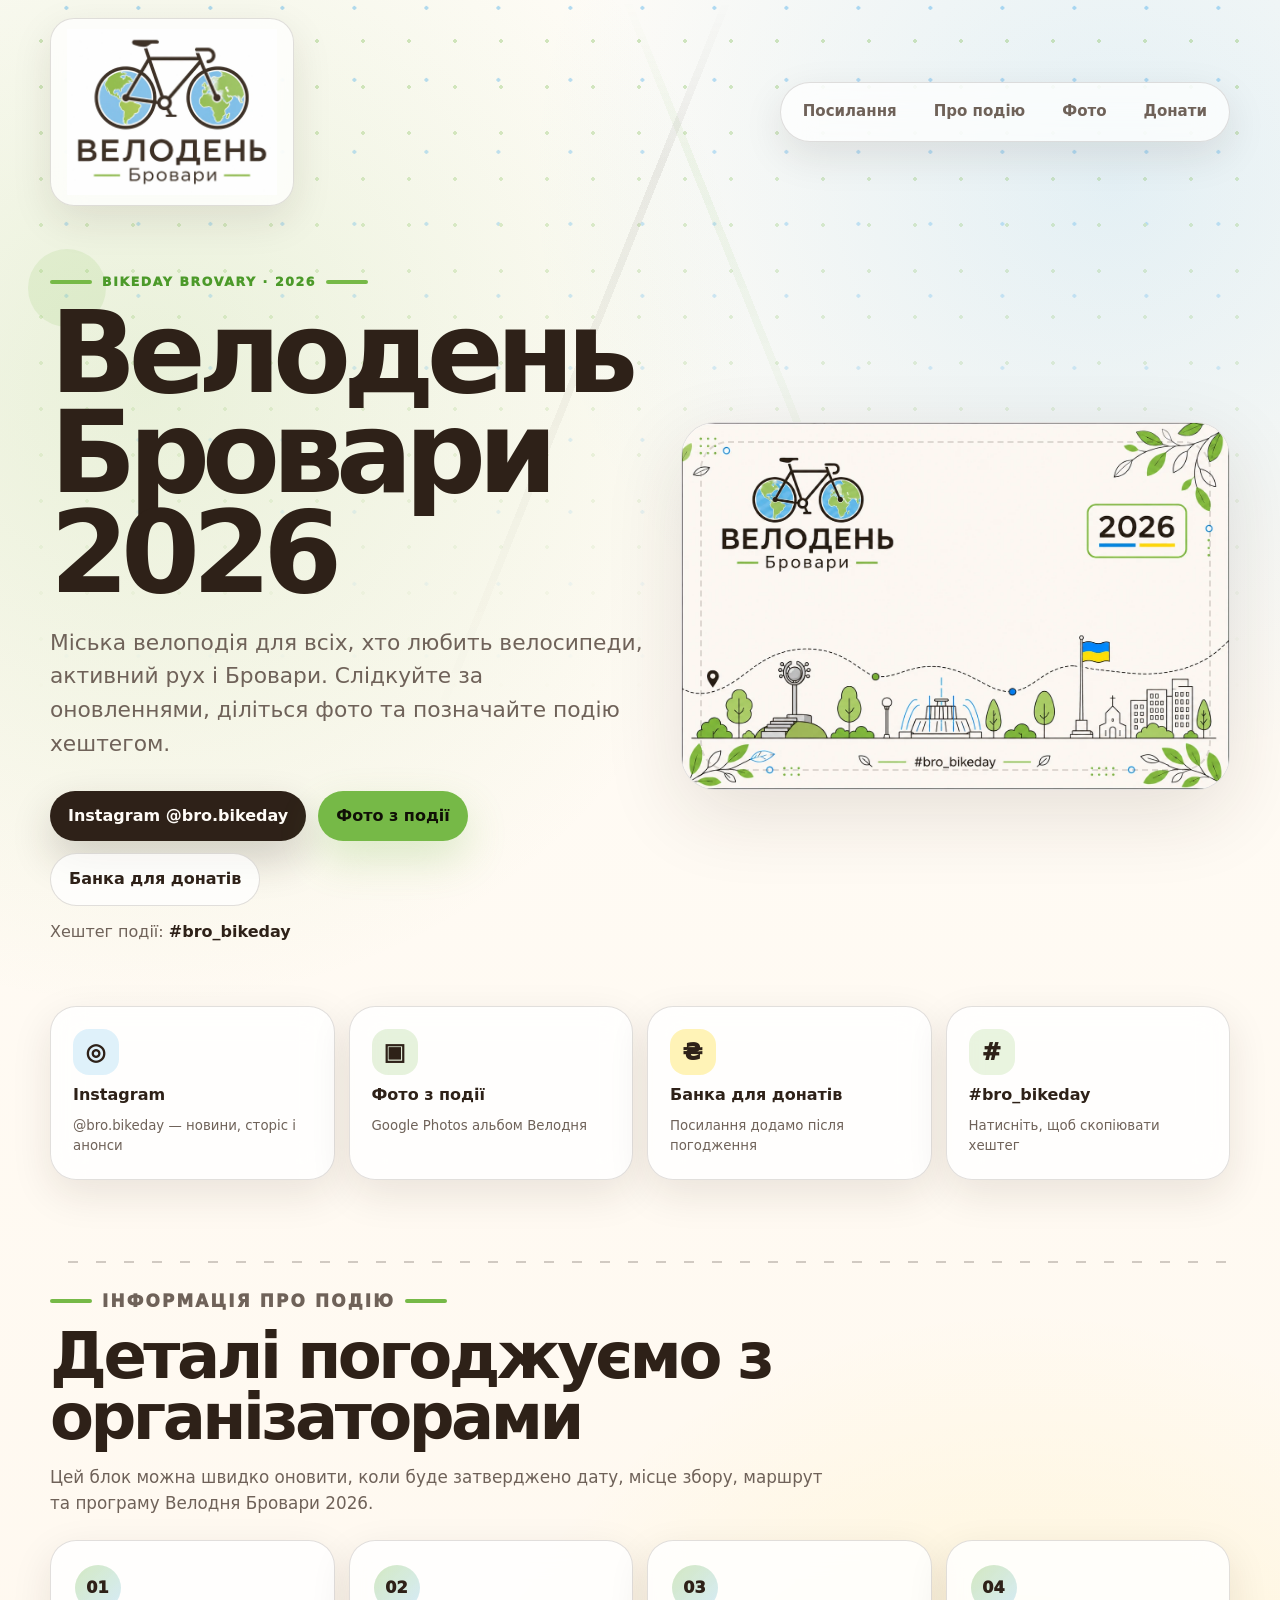
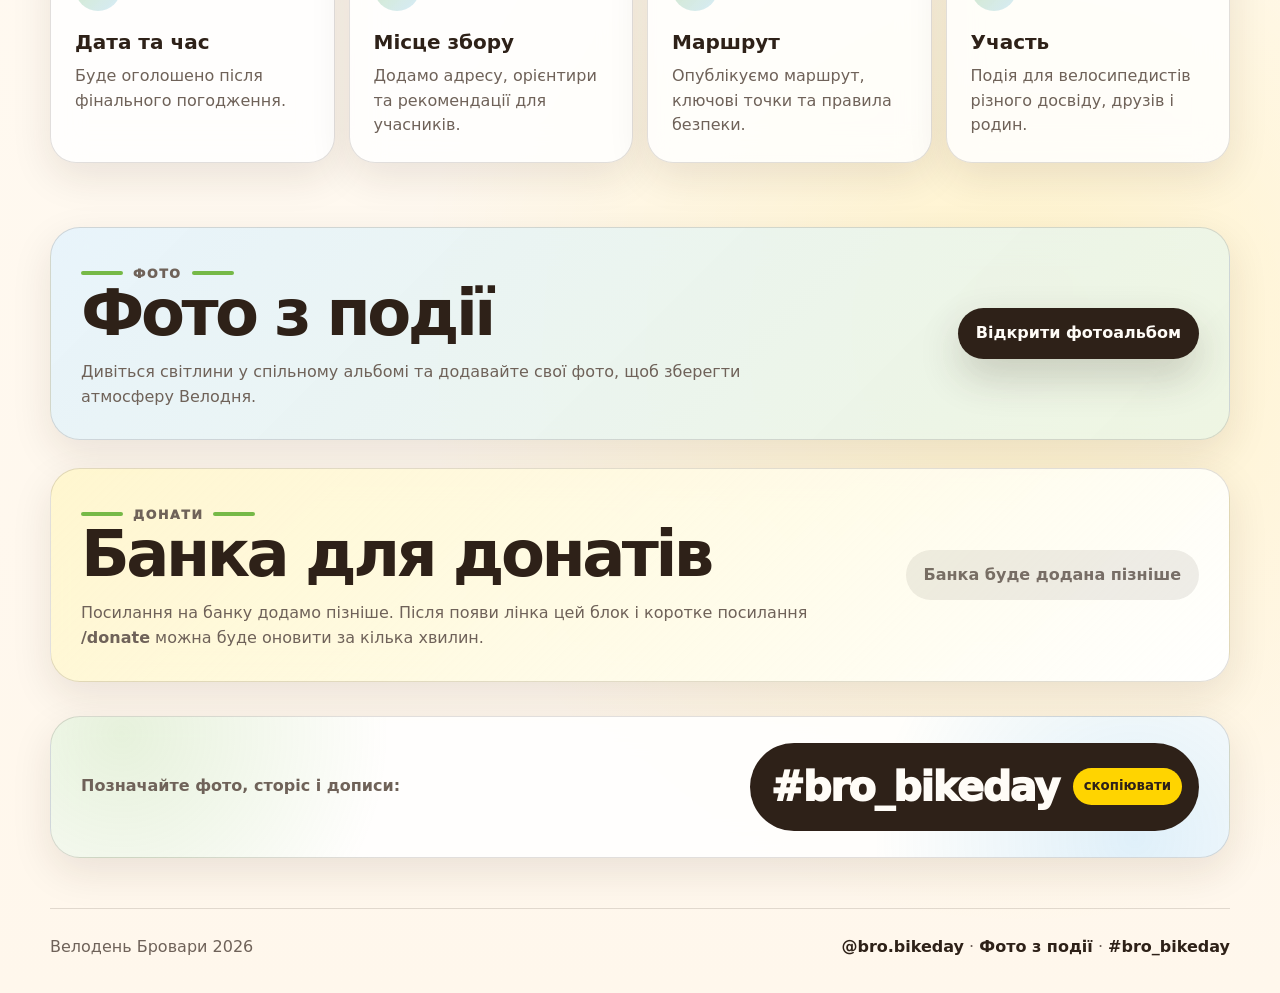
==== 2026/index.html @ 56831637 "Add files via upload" ====
<!doctype html>
<html lang="uk">
<head>
  <meta charset="utf-8">
  <meta name="viewport" content="width=device-width, initial-scale=1">
  <meta name="theme-color" content="#fffcf7">
  <title>Велодень Бровари 2026 — BikeDay Brovary</title>
  <meta name="description" content="Велодень Бровари 2026 — міська велоподія у Броварах. Instagram @bro.bikeday, фото з події, донати та хештег #bro_bikeday.">
  <meta property="og:title" content="Велодень Бровари 2026">
  <meta property="og:description" content="Міська велоподія у Броварах. Слідкуйте за новинами, фото та хештегом #bro_bikeday.">
  <meta property="og:type" content="website">
  <meta property="og:url" content="https://bro-bikeday.pages.dev/2026/">
  <meta property="og:image" content="https://bro-bikeday.pages.dev/assets/social-card.png">
  <meta name="twitter:card" content="summary_large_image">
  <meta name="twitter:title" content="Велодень Бровари 2026">
  <meta name="twitter:description" content="Міська велоподія у Броварах · @bro.bikeday · #bro_bikeday">
  <meta name="twitter:image" content="https://bro-bikeday.pages.dev/assets/social-card.png">
  <link rel="canonical" href="https://bro-bikeday.pages.dev/2026/">
  <link rel="icon" href="/assets/favicon.svg" type="image/svg+xml">
  <link rel="apple-touch-icon" href="/assets/apple-touch-icon.png">
  <link rel="preload" href="/assets/hero-2026.webp" as="image" type="image/webp">
  <link rel="stylesheet" href="/assets/styles.css">
</head>
<body>
  <a class="skip-link" href="#main">До змісту</a>

  <header class="site-header" aria-label="Шапка сайту">
    <a class="brand" href="/2026/" aria-label="Велодень Бровари 2026">
      <picture>
        <source srcset="/assets/logo-lockup.webp" type="image/webp">
        <img src="/assets/logo-lockup.png" alt="Велодень Бровари" width="860" height="680">
      </picture>
    </a>

    <nav class="top-nav" aria-label="Основна навігація">
      <a href="#links">Посилання</a>
      <a href="#event">Про подію</a>
      <a href="/photos">Фото</a>
      <a href="#donate">Донати</a>
    </nav>
  </header>

  <main id="main">
    <section class="hero section-shell" aria-labelledby="hero-title">
      <div class="hero-copy">
        <p class="eyebrow">BikeDay Brovary · 2026</p>
        <h1 id="hero-title">Велодень Бровари 2026</h1>
        <p class="lead">
          Міська велоподія для всіх, хто любить велосипеди, активний рух і Бровари.
          Слідкуйте за оновленнями, діліться фото та позначайте подію хештегом.
        </p>

        <div class="hero-actions" aria-label="Швидкі дії">
          <a class="button button-primary" href="/ig">Instagram @bro.bikeday</a>
          <a class="button button-secondary" href="/photos">Фото з події</a>
          <a class="button button-ghost" href="#donate">Банка для донатів</a>
        </div>

        <p class="microcopy" id="copy-status">Хештег події: <strong>#bro_bikeday</strong></p>
      </div>

      <figure class="hero-visual" aria-label="Оновлений дизайн Велодня Бровари 2026">
        <picture>
          <source srcset="/assets/hero-2026.webp" type="image/webp">
          <img src="/assets/hero-2026.png" alt="Ілюстрація Велодень Бровари 2026 з маршрутом містом" width="1320" height="881">
        </picture>
      </figure>
    </section>

    <section class="quick-links section-shell" id="links" aria-label="Основні посилання">
      <a class="link-card link-card-instagram" href="/ig">
        <span class="card-icon" aria-hidden="true">◎</span>
        <strong>Instagram</strong>
        <small>@bro.bikeday — новини, сторіс і анонси</small>
      </a>

      <a class="link-card link-card-photos" href="/photos">
        <span class="card-icon" aria-hidden="true">▣</span>
        <strong>Фото з події</strong>
        <small>Google Photos альбом Велодня</small>
      </a>

      <a class="link-card link-card-donate" href="#donate">
        <span class="card-icon" aria-hidden="true">₴</span>
        <strong>Банка для донатів</strong>
        <small>Посилання додамо після погодження</small>
      </a>

      <button class="link-card link-card-button" type="button" data-copy="#bro_bikeday">
        <span class="card-icon" aria-hidden="true">#</span>
        <strong>#bro_bikeday</strong>
        <small data-copy-label>Натисніть, щоб скопіювати хештег</small>
      </button>
    </section>

    <section class="event section-shell" id="event" aria-labelledby="event-title">
      <div class="section-heading">
        <p class="eyebrow">Інформація про подію</p>
        <h2 id="event-title">Деталі погоджуємо з організаторами</h2>
        <p>
          Цей блок можна швидко оновити, коли буде затверджено дату, місце збору,
          маршрут та програму Велодня Бровари 2026.
        </p>
      </div>

      <div class="event-grid" aria-label="Деталі події">
        <article class="info-card">
          <span class="info-number">01</span>
          <h3>Дата та час</h3>
          <p>Буде оголошено після фінального погодження.</p>
        </article>

        <article class="info-card">
          <span class="info-number">02</span>
          <h3>Місце збору</h3>
          <p>Додамо адресу, орієнтири та рекомендації для учасників.</p>
        </article>

        <article class="info-card">
          <span class="info-number">03</span>
          <h3>Маршрут</h3>
          <p>Опублікуємо маршрут, ключові точки та правила безпеки.</p>
        </article>

        <article class="info-card">
          <span class="info-number">04</span>
          <h3>Участь</h3>
          <p>Подія для велосипедистів різного досвіду, друзів і родин.</p>
        </article>
      </div>
    </section>

    <section class="feature section-shell" id="photos" aria-labelledby="photos-title">
      <div>
        <p class="eyebrow">Фото</p>
        <h2 id="photos-title">Фото з події</h2>
        <p>
          Дивіться світлини у спільному альбомі та додавайте свої фото, щоб зберегти атмосферу Велодня.
        </p>
      </div>
      <a class="button button-primary" href="/photos">Відкрити фотоальбом</a>
    </section>

    <section class="donate section-shell" id="donate" aria-labelledby="donate-title">
      <div class="donate-copy">
        <p class="eyebrow">Донати</p>
        <h2 id="donate-title">Банка для донатів</h2>
        <p>
          Посилання на банку додамо пізніше. Після появи лінка цей блок і коротке посилання
          <strong>/donate</strong> можна буде оновити за кілька хвилин.
        </p>
      </div>
      <button class="button button-disabled" type="button" disabled>Банка буде додана пізніше</button>
    </section>

    <section class="hashtag section-shell" aria-label="Хештег події">
      <p>Позначайте фото, сторіс і дописи:</p>
      <button class="hashtag-button" type="button" data-copy="#bro_bikeday">
        <span>#bro_bikeday</span>
        <small data-copy-label>скопіювати</small>
      </button>
    </section>
  </main>

  <footer class="site-footer section-shell">
    <p>Велодень Бровари 2026</p>
    <p><a href="/ig">@bro.bikeday</a> · <a href="/photos">Фото з події</a> · <button class="text-button" type="button" data-copy="#bro_bikeday">#bro_bikeday</button></p>
  </footer>

  <script src="/assets/app.js" defer></script>
</body>
</html>
---- assets/styles.css ----
:root {
  color-scheme: light;
  --paper: #fffcf7;
  --paper-soft: #fff7ec;
  --card: rgba(255, 255, 255, .82);
  --card-strong: #ffffff;
  --text: #2e2118;
  --muted: #6f6259;
  --line: rgba(46, 33, 24, .14);
  --green: #76b947;
  --green-dark: #4c9a2a;
  --blue: #1e9ae8;
  --yellow: #ffd400;
  --shadow: 0 24px 80px rgba(46, 33, 24, .12);
  --shadow-soft: 0 14px 40px rgba(46, 33, 24, .10);
  --radius: 30px;
  --max: 1180px;
}

* { box-sizing: border-box; }

html { scroll-behavior: smooth; }

body {
  margin: 0;
  min-height: 100vh;
  font-family: Inter, ui-sans-serif, system-ui, -apple-system, BlinkMacSystemFont, "Segoe UI", sans-serif;
  color: var(--text);
  background:
    radial-gradient(circle at 11% 15%, rgba(118, 185, 71, .16), transparent 25%),
    radial-gradient(circle at 87% 7%, rgba(30, 154, 232, .12), transparent 22%),
    radial-gradient(circle at 80% 74%, rgba(255, 212, 0, .15), transparent 28%),
    linear-gradient(180deg, var(--paper) 0%, var(--paper-soft) 100%);
  line-height: 1.55;
  overflow-x: hidden;
}

body::before,
body::after {
  content: "";
  position: fixed;
  inset: 0;
  pointer-events: none;
  z-index: -1;
}

body::before {
  opacity: .34;
  background-image:
    radial-gradient(var(--green) 2px, transparent 2px),
    radial-gradient(var(--blue) 2px, transparent 2px);
  background-size: 46px 46px, 72px 72px;
  background-position: 18px 18px, 80% 14%;
  mask-image: linear-gradient(to bottom, #000, transparent 78%);
}

body::after {
  background:
    linear-gradient(112deg, transparent 0 44%, rgba(46, 33, 24, .07) 44% 44.5%, transparent 44.5% 100%),
    linear-gradient(68deg, transparent 0 60%, rgba(118, 185, 71, .08) 60% 60.5%, transparent 60.5% 100%);
  mask-image: linear-gradient(to bottom, transparent 0, #000 18%, transparent 80%);
}

img,
picture { display: block; max-width: 100%; }

a { color: inherit; text-decoration: none; }

button { font: inherit; }

h1, h2, h3, p { margin-top: 0; }

h1 {
  margin-bottom: 22px;
  max-width: 760px;
  font-size: clamp(3.1rem, 9vw, 7.1rem);
  line-height: .88;
  letter-spacing: -.07em;
}

h2 {
  margin-bottom: 16px;
  font-size: clamp(2.1rem, 5vw, 4.4rem);
  line-height: .95;
  letter-spacing: -.055em;
}

h3 {
  margin-bottom: 10px;
  font-size: 1.25rem;
  line-height: 1.15;
}

.skip-link {
  position: absolute;
  left: 1rem;
  top: 1rem;
  z-index: 20;
  padding: .75rem 1rem;
  border-radius: 999px;
  background: var(--text);
  color: var(--paper);
  transform: translateY(-145%);
  transition: transform .2s ease;
}

.skip-link:focus { transform: translateY(0); }

.section-shell,
.site-header {
  width: min(var(--max), calc(100% - 34px));
  margin-inline: auto;
}

.site-header {
  display: flex;
  align-items: center;
  justify-content: space-between;
  gap: 18px;
  padding-top: 18px;
  position: relative;
  z-index: 4;
}

.brand {
  display: inline-flex;
  align-items: center;
  justify-content: center;
  flex: 0 0 auto;
  width: 244px;
  min-height: 88px;
  padding: 10px 14px;
  border: 1px solid var(--line);
  border-radius: 24px;
  background: rgba(255, 255, 255, .74);
  box-shadow: var(--shadow-soft);
  backdrop-filter: blur(16px);
}

.brand img {
  width: 210px;
  height: auto;
}

.top-nav {
  display: flex;
  gap: 7px;
  padding: 7px;
  border: 1px solid var(--line);
  border-radius: 999px;
  background: rgba(255, 255, 255, .72);
  box-shadow: var(--shadow-soft);
  backdrop-filter: blur(16px);
}

.top-nav a {
  padding: 10px 15px;
  border-radius: 999px;
  color: var(--muted);
  font-weight: 800;
  font-size: .94rem;
}

.top-nav a:hover,
.top-nav a:focus-visible {
  color: var(--text);
  background: rgba(118, 185, 71, .16);
  outline: none;
}

.hero {
  display: grid;
  grid-template-columns: minmax(0, 1fr) minmax(360px, .92fr);
  gap: 34px;
  align-items: center;
  min-height: calc(100vh - 120px);
  padding: 54px 0 34px;
}

.hero-copy { position: relative; }

.hero-copy::before {
  content: "";
  position: absolute;
  left: -22px;
  top: -18px;
  width: 78px;
  height: 78px;
  border-radius: 50%;
  background: rgba(118, 185, 71, .12);
  z-index: -1;
}

.eyebrow {
  margin: 0 0 12px;
  display: inline-flex;
  align-items: center;
  gap: 10px;
  color: var(--green-dark);
  font-size: .78rem;
  font-weight: 1000;
  letter-spacing: .13em;
  text-transform: uppercase;
}

.eyebrow::before,
.eyebrow::after {
  content: "";
  width: 42px;
  height: 4px;
  border-radius: 999px;
  background: var(--green);
}

.lead {
  max-width: 680px;
  color: var(--muted);
  font-size: clamp(1.08rem, 2.2vw, 1.36rem);
}

.hero-actions {
  display: flex;
  flex-wrap: wrap;
  gap: 12px;
  margin: 30px 0 14px;
}

.button {
  display: inline-flex;
  align-items: center;
  justify-content: center;
  min-height: 50px;
  padding: 13px 18px;
  border: 0;
  border-radius: 999px;
  font-weight: 900;
  cursor: pointer;
  transition: transform .18s ease, box-shadow .18s ease, background .18s ease;
}

.button:hover,
.button:focus-visible,
.link-card:hover,
.link-card:focus-visible,
.hashtag-button:hover,
.hashtag-button:focus-visible {
  transform: translateY(-2px);
}

.button-primary {
  background: var(--text);
  color: var(--paper);
  box-shadow: 0 18px 42px rgba(46, 33, 24, .20);
}

.button-primary:hover,
.button-primary:focus-visible { box-shadow: 0 22px 56px rgba(46, 33, 24, .24); }

.button-secondary {
  background: var(--green);
  color: #101006;
  box-shadow: 0 18px 42px rgba(118, 185, 71, .24);
}

.button-ghost {
  color: var(--text);
  background: rgba(255, 255, 255, .75);
  border: 1px solid var(--line);
}

.button-disabled,
.button-disabled:hover,
.button-disabled:focus-visible {
  color: rgba(46, 33, 24, .62);
  background: rgba(46, 33, 24, .08);
  box-shadow: none;
  cursor: not-allowed;
  transform: none;
}

.microcopy {
  color: var(--muted);
  margin-bottom: 0;
}

.microcopy strong { color: var(--text); }

.hero-visual {
  margin: 0;
  position: relative;
  border: 1px solid var(--line);
  border-radius: 34px;
  background: #fff;
  box-shadow: var(--shadow);
  overflow: hidden;
  isolation: isolate;
}

.hero-visual::before {
  content: "";
  position: absolute;
  inset: 18px;
  border: 2px dashed rgba(46, 33, 24, .14);
  border-radius: 28px;
  pointer-events: none;
  z-index: 1;
}

.hero-visual img {
  width: 100%;
  height: auto;
}

.quick-links {
  display: grid;
  grid-template-columns: repeat(4, minmax(0, 1fr));
  gap: 14px;
  padding: 20px 0 54px;
}

.link-card,
.info-card,
.feature,
.donate,
.hashtag,
.redirect-box {
  border: 1px solid var(--line);
  background: var(--card);
  box-shadow: var(--shadow-soft);
  backdrop-filter: blur(16px);
}

.link-card {
  display: grid;
  align-content: start;
  gap: 8px;
  min-height: 164px;
  padding: 22px;
  border-radius: 26px;
  transition: transform .18s ease, background .18s ease, box-shadow .18s ease;
}

.link-card:hover,
.link-card:focus-visible {
  background: var(--card-strong);
  box-shadow: var(--shadow);
  outline: none;
}

.link-card-button {
  width: 100%;
  color: var(--text);
  text-align: left;
  cursor: pointer;
}

.card-icon {
  width: 46px;
  height: 46px;
  display: inline-grid;
  place-items: center;
  border-radius: 16px;
  background: rgba(118, 185, 71, .16);
  color: var(--text);
  font-size: 1.45rem;
  font-weight: 1000;
}

.link-card-instagram .card-icon { background: rgba(30, 154, 232, .14); }
.link-card-photos .card-icon { background: rgba(118, 185, 71, .18); }
.link-card-donate .card-icon { background: rgba(255, 212, 0, .28); }

.link-card small,
.info-card p,
.section-heading p,
.feature p,
.donate p,
.footer-note { color: var(--muted); }

.event {
  padding: 52px 0 36px;
  position: relative;
}

.event::before {
  content: "";
  position: absolute;
  left: 0;
  right: 0;
  top: 28px;
  height: 2px;
  background: repeating-linear-gradient(90deg, transparent 0 18px, rgba(46, 33, 24, .22) 18px 28px);
  transform: translateY(-50%);
  pointer-events: none;
}

.section-heading {
  max-width: 780px;
  margin-bottom: 24px;
}

.section-heading p { font-size: 1.05rem; }

.event-grid {
  display: grid;
  grid-template-columns: repeat(4, minmax(0, 1fr));
  gap: 14px;
}

.info-card {
  min-height: 218px;
  padding: 24px;
  border-radius: 26px;
}

.info-number {
  display: inline-grid;
  place-items: center;
  width: 46px;
  height: 46px;
  margin-bottom: 20px;
  border-radius: 50%;
  color: var(--text);
  background: linear-gradient(135deg, rgba(118, 185, 71, .32), rgba(30, 154, 232, .18));
  font-weight: 1000;
}

.info-card p { margin-bottom: 0; }

.feature,
.donate {
  display: grid;
  grid-template-columns: minmax(0, 1fr) auto;
  align-items: center;
  gap: 26px;
  padding: 30px;
  margin: 28px auto;
  border-radius: var(--radius);
}

.feature {
  background:
    linear-gradient(135deg, rgba(30, 154, 232, .10), rgba(118, 185, 71, .12)),
    rgba(255, 255, 255, .82);
}

.donate {
  background:
    linear-gradient(135deg, rgba(255, 212, 0, .18), rgba(255, 255, 255, .82)),
    rgba(255, 255, 255, .82);
}

.feature p,
.donate p { max-width: 740px; margin-bottom: 0; }

.hashtag {
  display: flex;
  align-items: center;
  justify-content: space-between;
  gap: 18px;
  margin: 34px auto 50px;
  padding: 26px 30px;
  border-radius: var(--radius);
  background:
    radial-gradient(circle at 6% 12%, rgba(118, 185, 71, .18), transparent 24%),
    radial-gradient(circle at 92% 86%, rgba(30, 154, 232, .14), transparent 24%),
    rgba(255, 255, 255, .86);
}

.hashtag p {
  margin: 0;
  color: var(--muted);
  font-weight: 800;
}

.hashtag-button {
  display: inline-flex;
  align-items: center;
  gap: 14px;
  padding: 12px 16px 12px 20px;
  border: 1px solid var(--line);
  border-radius: 999px;
  background: var(--text);
  color: var(--paper);
  cursor: pointer;
  transition: transform .18s ease;
}

.hashtag-button span {
  font-size: clamp(1.5rem, 4vw, 2.5rem);
  font-weight: 1000;
  letter-spacing: -.035em;
}

.hashtag-button small {
  padding: 8px 11px;
  border-radius: 999px;
  color: var(--text);
  background: var(--yellow);
  font-weight: 900;
}

.site-footer {
  display: flex;
  align-items: center;
  justify-content: space-between;
  gap: 20px;
  padding: 26px 0 34px;
  border-top: 1px solid var(--line);
  color: var(--muted);
}

.site-footer p { margin: 0; }

.site-footer a,
.text-button {
  color: var(--text);
  font-weight: 900;
}

.text-button {
  padding: 0;
  border: 0;
  background: transparent;
  cursor: pointer;
}

.redirect-page {
  display: grid;
  place-items: center;
  padding: 32px 0;
}

.redirect-box {
  max-width: 720px;
  padding: 34px;
  border-radius: var(--radius);
  text-align: center;
}

.redirect-box h1 {
  margin-inline: auto;
  font-size: clamp(2.4rem, 8vw, 5.2rem);
}

@media (max-width: 1020px) {
  .site-header { align-items: flex-start; }
  .brand { width: 214px; min-height: 78px; }
  .brand img { width: 184px; }
  .top-nav { display: none; }
  .hero {
    grid-template-columns: 1fr;
    min-height: 0;
    padding-top: 44px;
  }
  .hero-visual { max-width: 780px; }
  .quick-links,
  .event-grid { grid-template-columns: repeat(2, minmax(0, 1fr)); }
  .feature,
  .donate { grid-template-columns: 1fr; }
}

@media (max-width: 620px) {
  .section-shell,
  .site-header { width: min(100% - 22px, var(--max)); }
  .site-header { padding-top: 12px; }
  .brand {
    width: 184px;
    min-height: 68px;
    border-radius: 20px;
  }
  .brand img { width: 158px; }
  .hero { padding: 36px 0 24px; gap: 24px; }
  .hero-actions { flex-direction: column; }
  .button { width: 100%; }
  .hero-visual { border-radius: 24px; }
  .hero-visual::before { inset: 10px; border-radius: 20px; }
  .quick-links,
  .event-grid { grid-template-columns: 1fr; }
  .link-card { min-height: 138px; }
  .event { padding-top: 42px; }
  .feature,
  .donate,
  .hashtag { padding: 22px; border-radius: 24px; }
  .hashtag { flex-direction: column; align-items: stretch; }
  .hashtag-button { justify-content: space-between; }
  .site-footer { align-items: flex-start; flex-direction: column; }
}
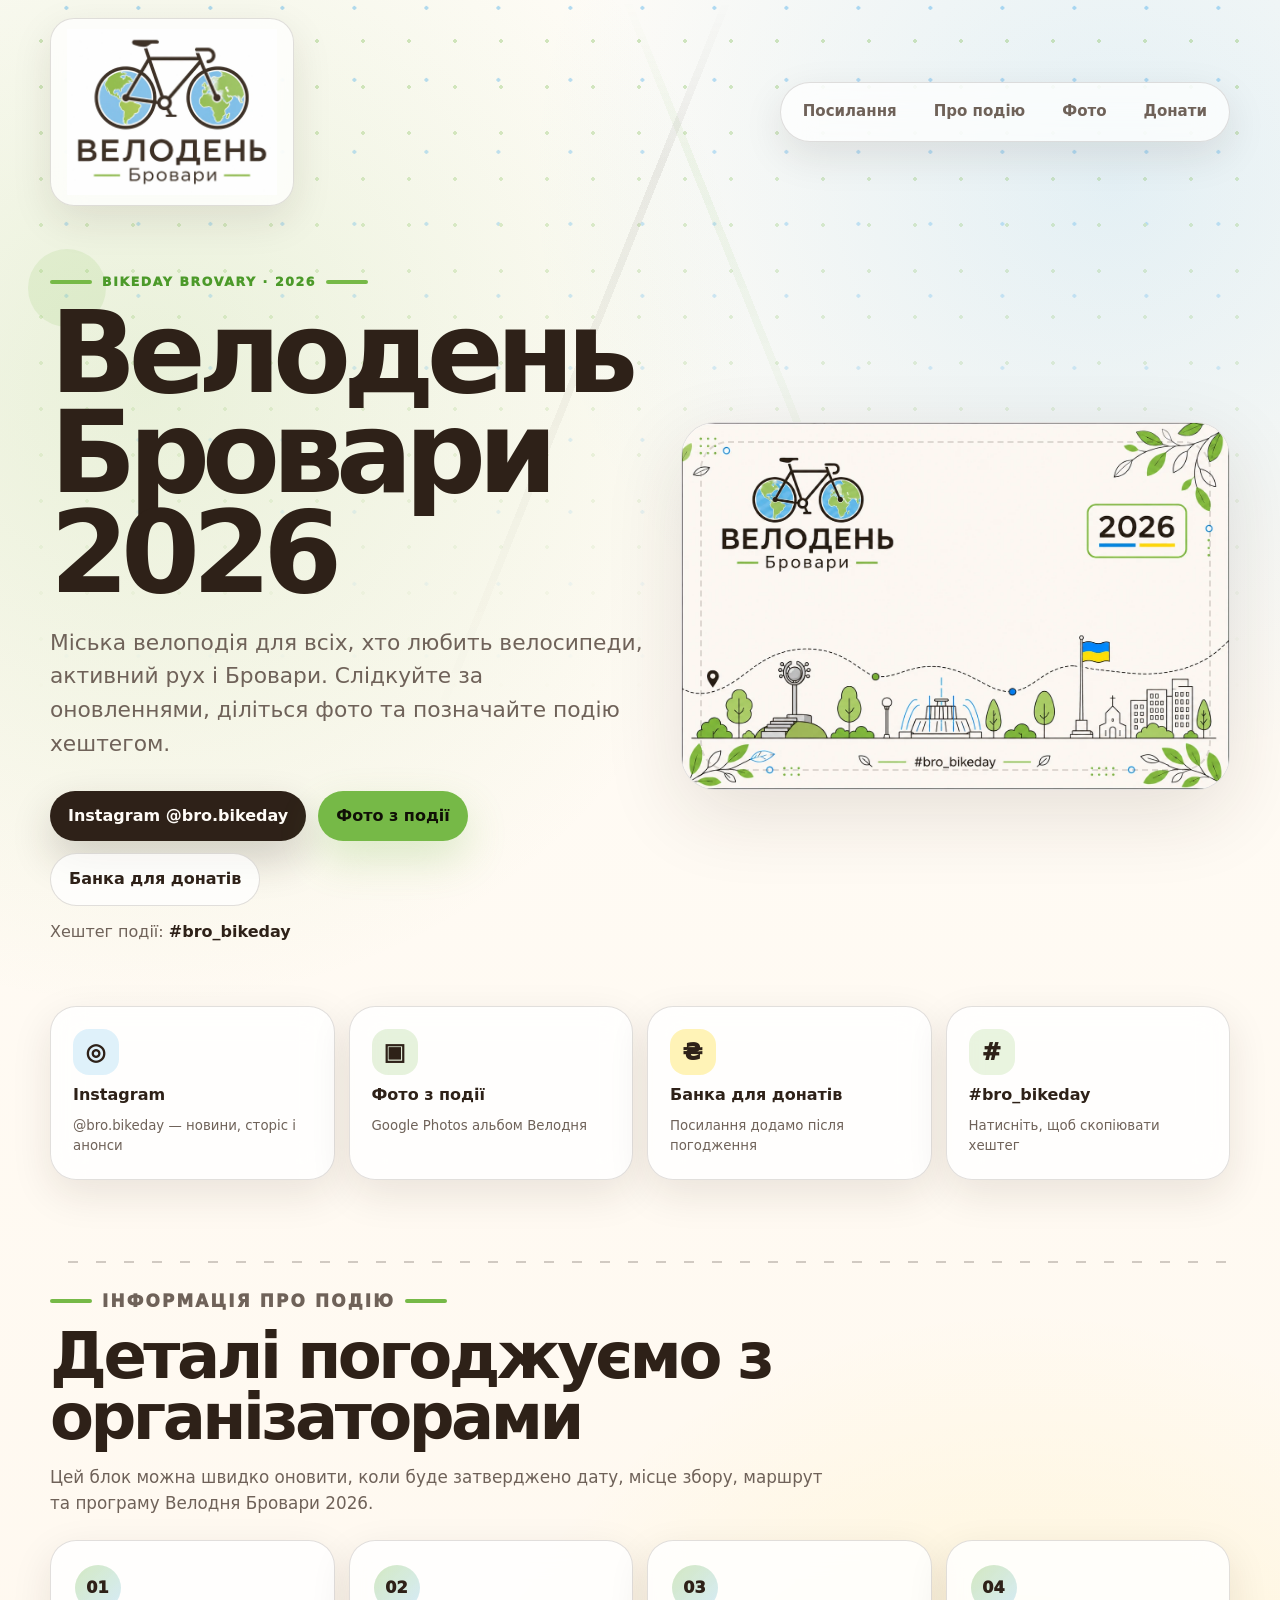
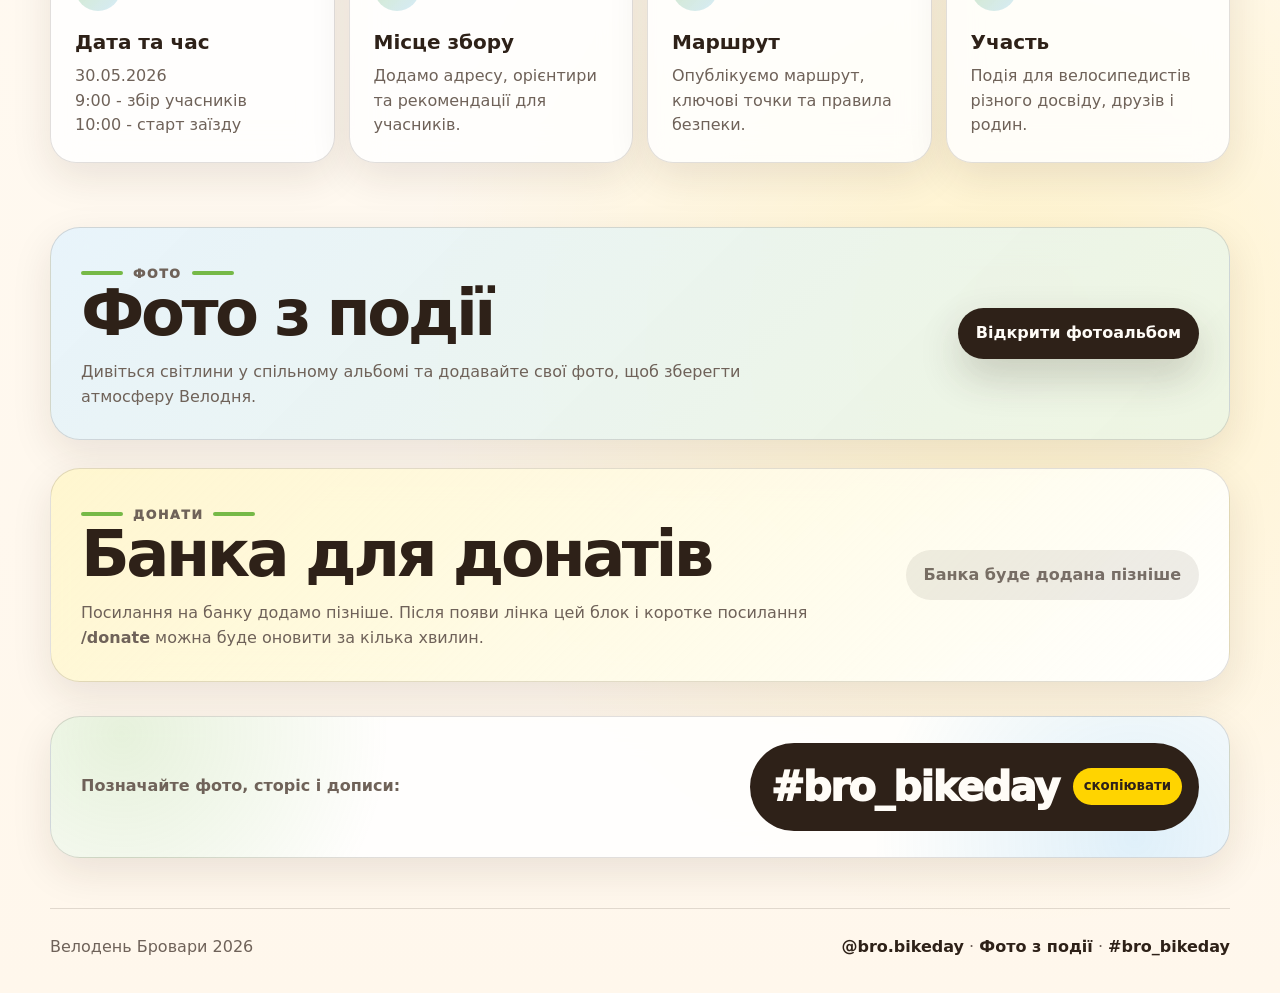
==== commit 7babc03d: "Add files via upload" ====
--- a/2026/index.html
+++ b/2026/index.html
@@ -107,7 +107,7 @@
         <article class="info-card">
           <span class="info-number">01</span>
           <h3>Дата та час</h3>
-          <p>Буде оголошено після фінального погодження.</p>
+          <p>30.05.2026<br>9:00 - збір учасників<br>10:00 - старт заїзду</p>
         </article>
 
         <article class="info-card">
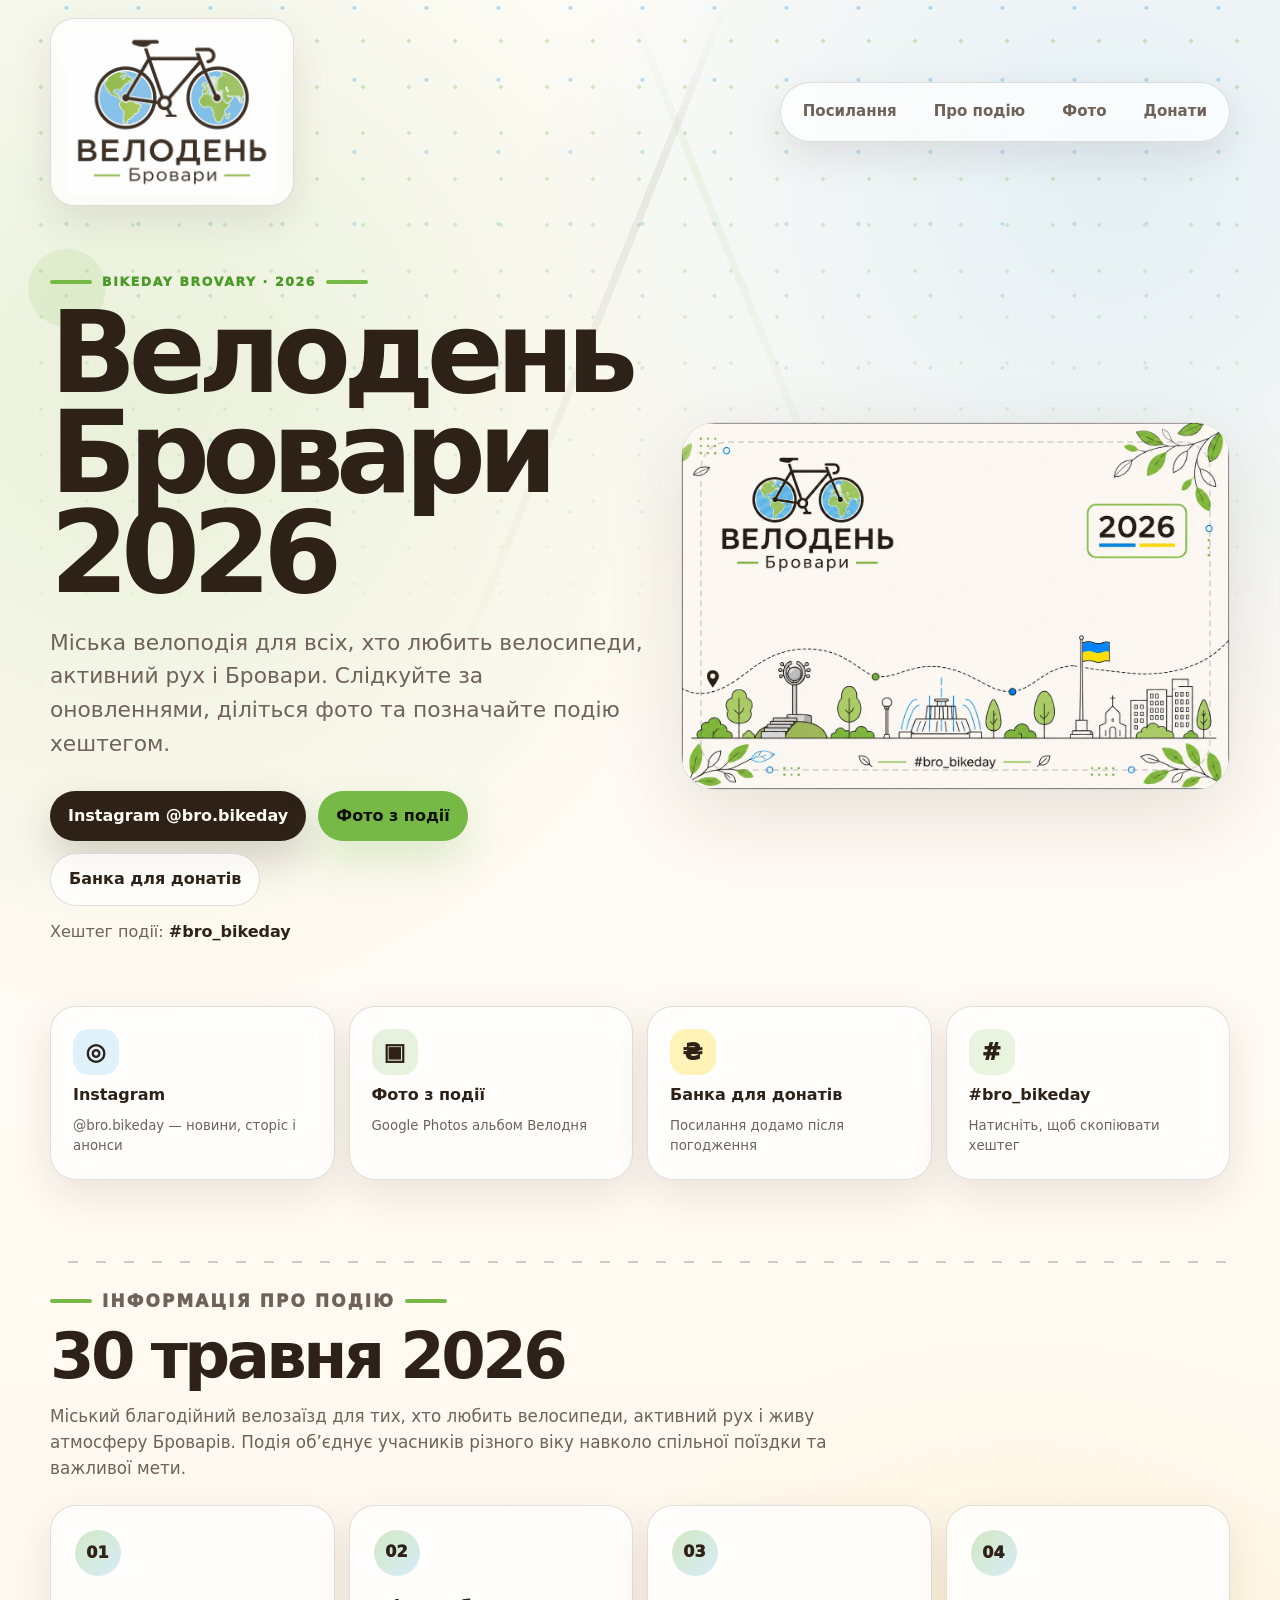
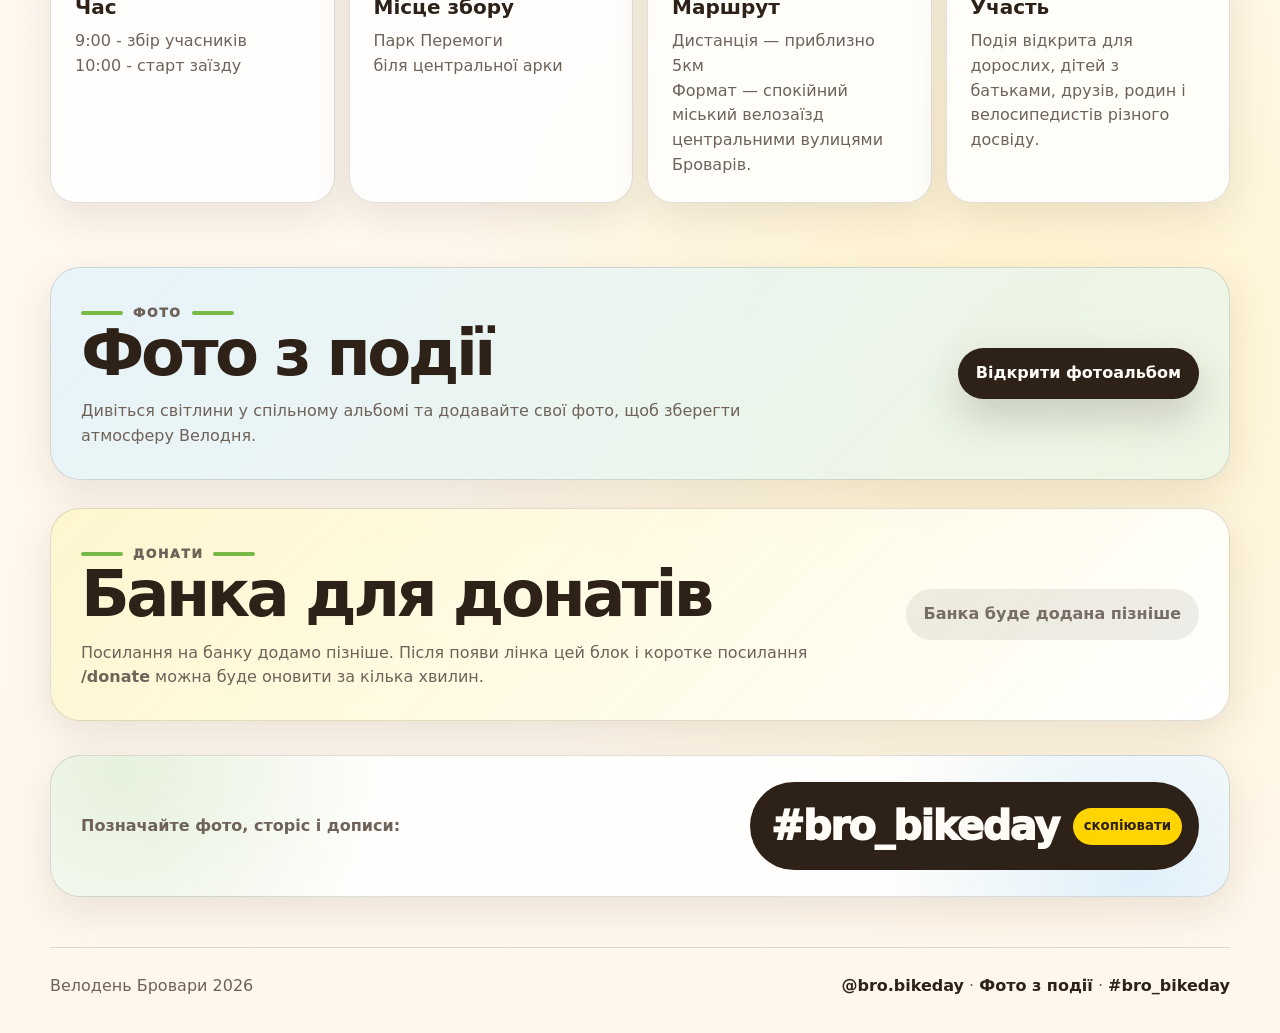
==== commit 5d7aea70: "Add files via upload" ====
--- a/2026/index.html
+++ b/2026/index.html
@@ -96,36 +96,35 @@
     <section class="event section-shell" id="event" aria-labelledby="event-title">
       <div class="section-heading">
         <p class="eyebrow">Інформація про подію</p>
-        <h2 id="event-title">Деталі погоджуємо з організаторами</h2>
+        <h2 id="event-title">30 травня 2026</h2>
         <p>
-          Цей блок можна швидко оновити, коли буде затверджено дату, місце збору,
-          маршрут та програму Велодня Бровари 2026.
+          Міський благодійний велозаїзд для тих, хто любить велосипеди, активний рух і живу атмосферу Броварів. Подія об’єднує учасників різного віку навколо спільної поїздки та важливої мети.
         </p>
       </div>
 
       <div class="event-grid" aria-label="Деталі події">
         <article class="info-card">
           <span class="info-number">01</span>
-          <h3>Дата та час</h3>
-          <p>30.05.2026<br>9:00 - збір учасників<br>10:00 - старт заїзду</p>
+          <h3>Час</h3>
+          <p>9:00 - збір учасників<br>10:00 - старт заїзду</p>
         </article>
 
         <article class="info-card">
           <span class="info-number">02</span>
           <h3>Місце збору</h3>
-          <p>Додамо адресу, орієнтири та рекомендації для учасників.</p>
+          <p>Парк Перемоги<br>біля центральної арки</p>
         </article>
 
         <article class="info-card">
           <span class="info-number">03</span>
           <h3>Маршрут</h3>
-          <p>Опублікуємо маршрут, ключові точки та правила безпеки.</p>
+          <p>Дистанція — приблизно 5км<br>Формат — спокійний міський велозаїзд центральними вулицями Броварів.</p>
         </article>
 
         <article class="info-card">
           <span class="info-number">04</span>
           <h3>Участь</h3>
-          <p>Подія для велосипедистів різного досвіду, друзів і родин.</p>
+          <p>Подія відкрита для дорослих, дітей з батьками, друзів, родин і велосипедистів різного досвіду.</p>
         </article>
       </div>
     </section>
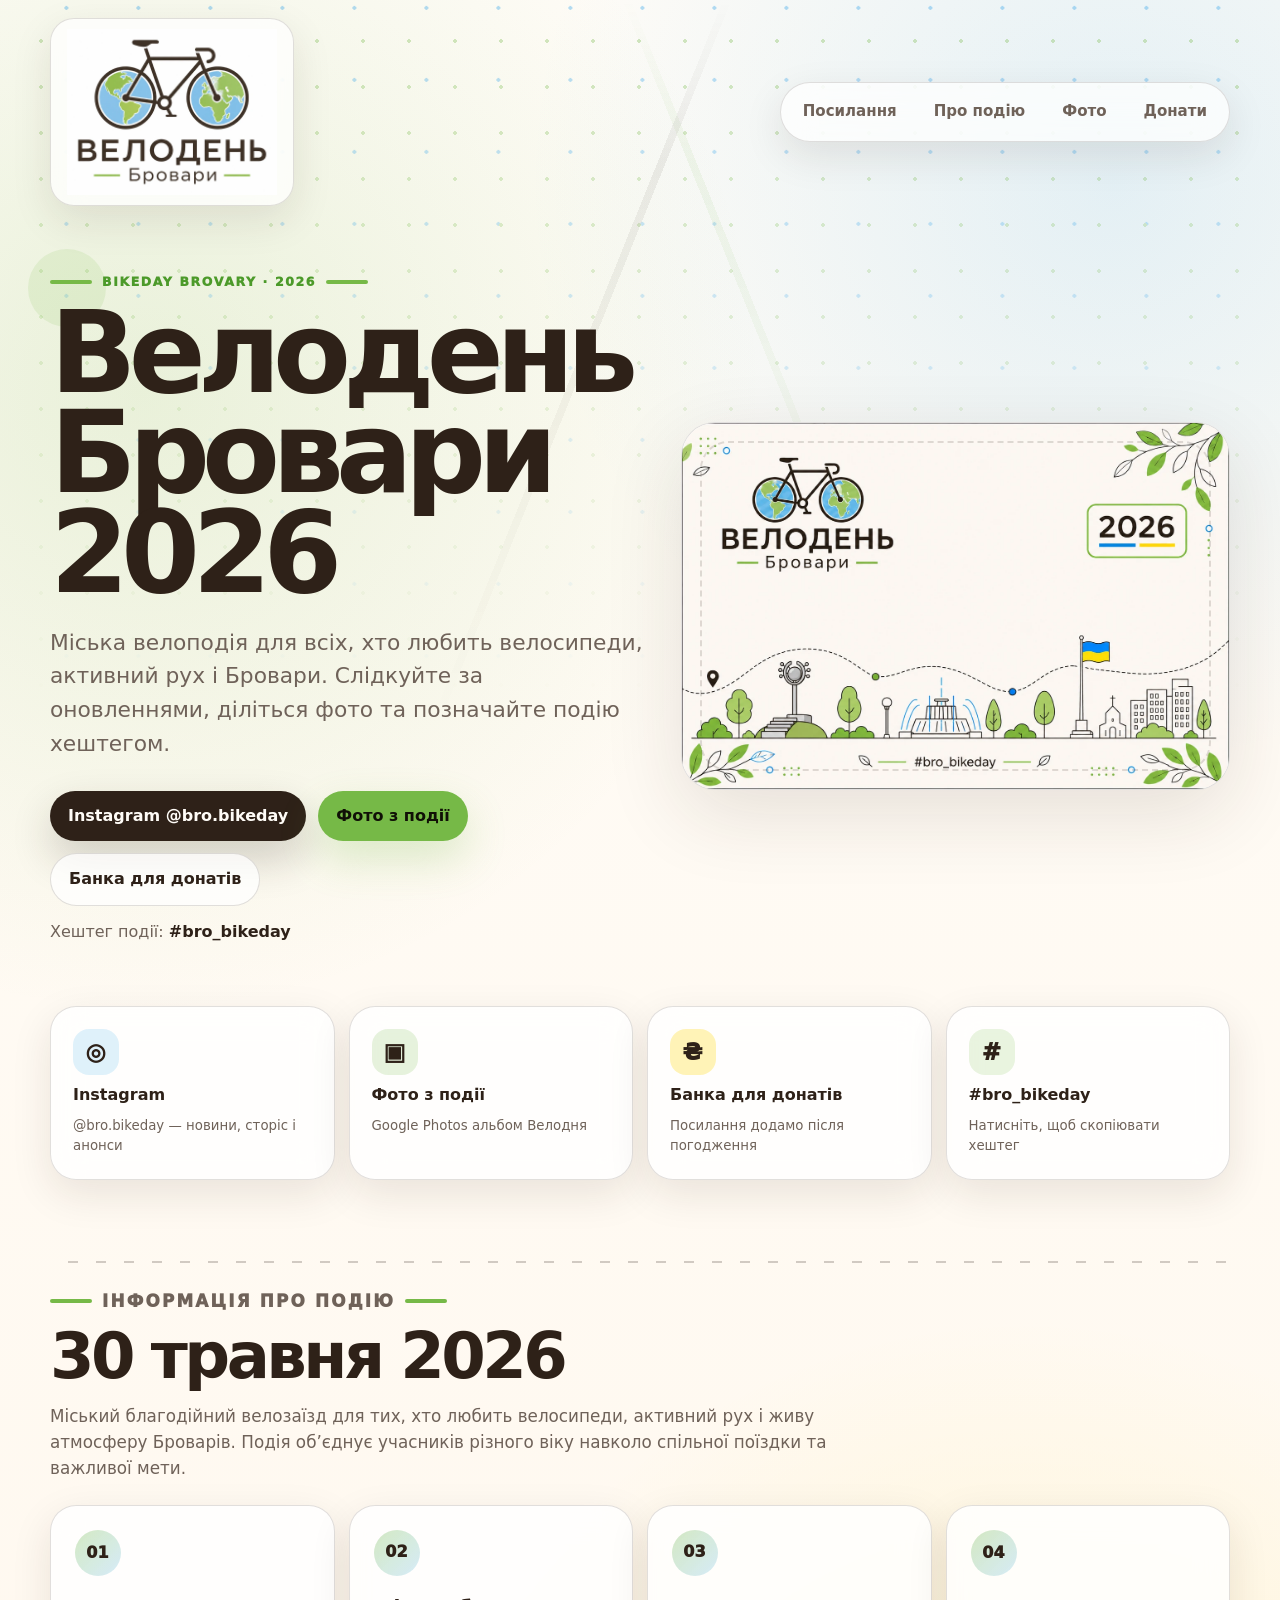
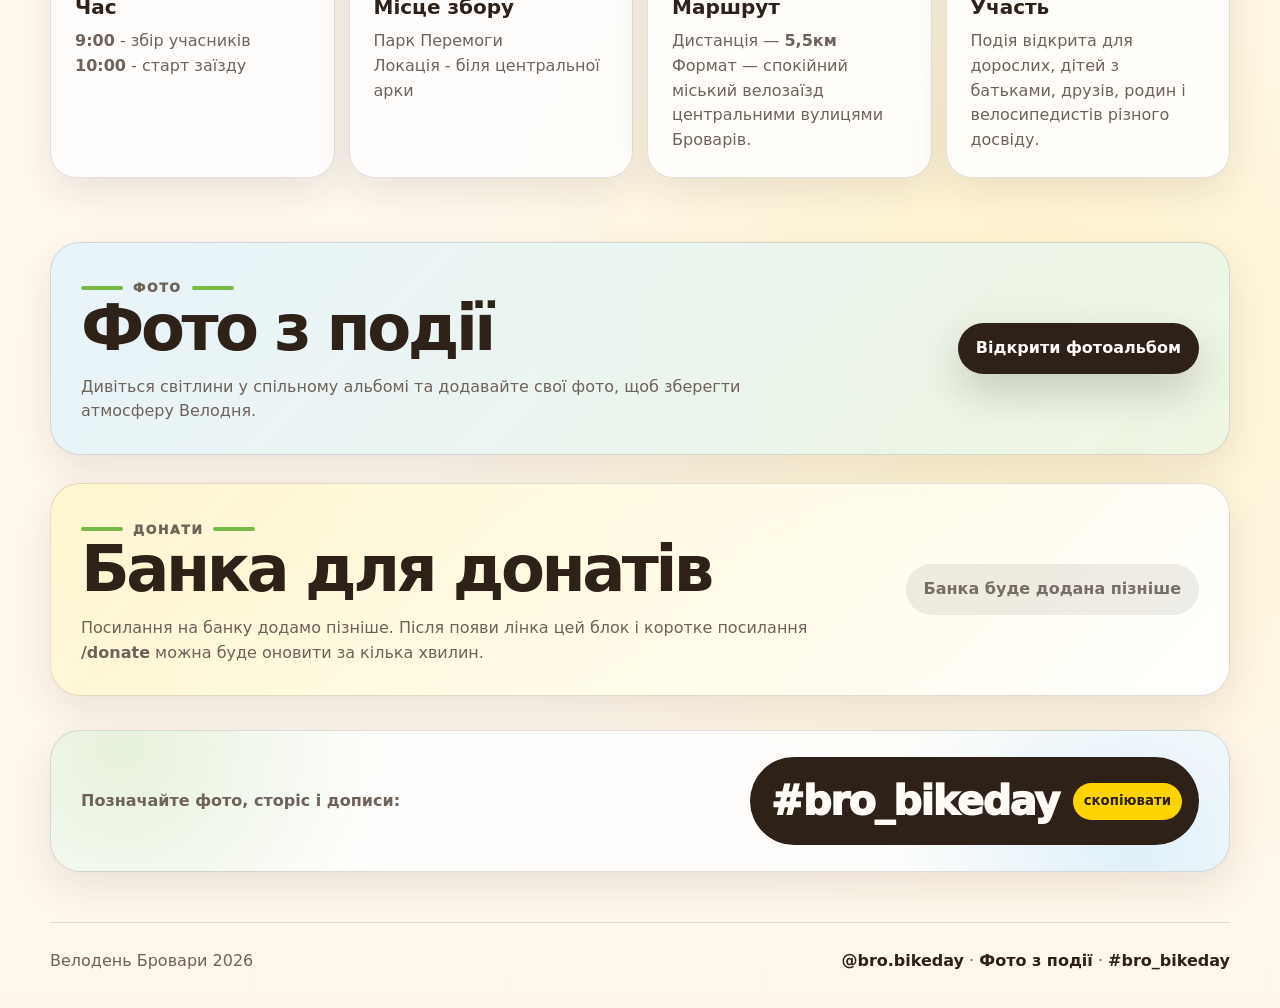
==== commit d60c4d3e: "Add files via upload" ====
--- a/2026/index.html
+++ b/2026/index.html
@@ -106,19 +106,19 @@
         <article class="info-card">
           <span class="info-number">01</span>
           <h3>Час</h3>
-          <p>9:00 - збір учасників<br>10:00 - старт заїзду</p>
+          <p><strong>9:00</strong> - збір учасників<br><strong>10:00</strong> - старт заїзду</p>
         </article>
 
         <article class="info-card">
           <span class="info-number">02</span>
           <h3>Місце збору</h3>
-          <p>Парк Перемоги<br>біля центральної арки</p>
+          <p>Парк Перемоги<br>Локація - біля центральної арки</p>
         </article>
 
         <article class="info-card">
           <span class="info-number">03</span>
           <h3>Маршрут</h3>
-          <p>Дистанція — приблизно 5км<br>Формат — спокійний міський велозаїзд центральними вулицями Броварів.</p>
+          <p>Дистанція — <strong>5,5км</strong><br>Формат — спокійний міський велозаїзд центральними вулицями Броварів.</p>
         </article>
 
         <article class="info-card">
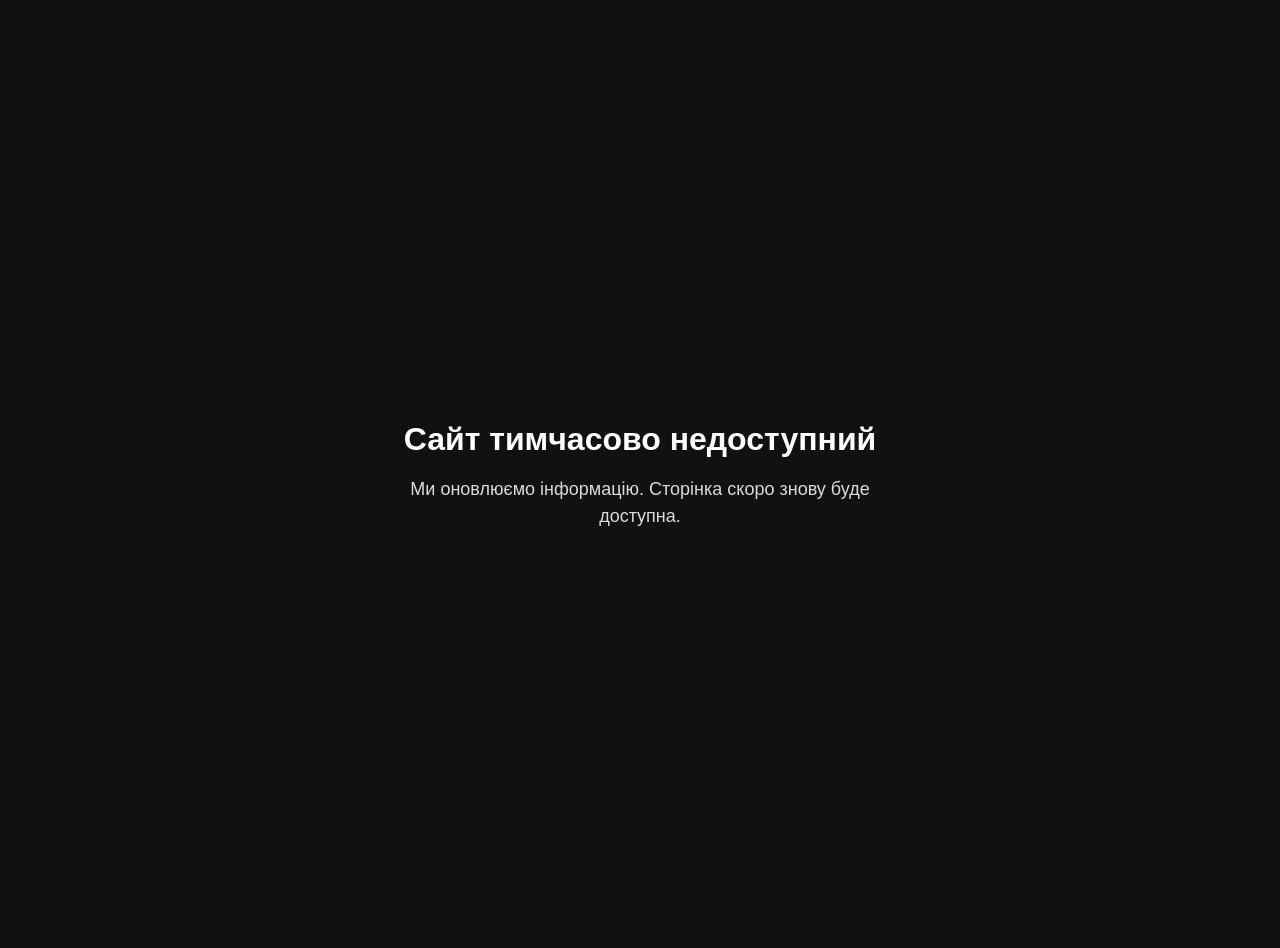
==== commit ab9163ad: "Add files via upload" ====
--- a/2026/index.html
+++ b/2026/index.html
@@ -1,171 +1,43 @@
-<!doctype html>
+<!DOCTYPE html>
 <html lang="uk">
 <head>
-  <meta charset="utf-8">
-  <meta name="viewport" content="width=device-width, initial-scale=1">
-  <meta name="theme-color" content="#fffcf7">
-  <title>Велодень Бровари 2026 — BikeDay Brovary</title>
-  <meta name="description" content="Велодень Бровари 2026 — міська велоподія у Броварах. Instagram @bro.bikeday, фото з події, донати та хештег #bro_bikeday.">
-  <meta property="og:title" content="Велодень Бровари 2026">
-  <meta property="og:description" content="Міська велоподія у Броварах. Слідкуйте за новинами, фото та хештегом #bro_bikeday.">
-  <meta property="og:type" content="website">
-  <meta property="og:url" content="https://bro-bikeday.pages.dev/2026/">
-  <meta property="og:image" content="https://bro-bikeday.pages.dev/assets/social-card.png">
-  <meta name="twitter:card" content="summary_large_image">
-  <meta name="twitter:title" content="Велодень Бровари 2026">
-  <meta name="twitter:description" content="Міська велоподія у Броварах · @bro.bikeday · #bro_bikeday">
-  <meta name="twitter:image" content="https://bro-bikeday.pages.dev/assets/social-card.png">
-  <link rel="canonical" href="https://bro-bikeday.pages.dev/2026/">
-  <link rel="icon" href="/assets/favicon.svg" type="image/svg+xml">
-  <link rel="apple-touch-icon" href="/assets/apple-touch-icon.png">
-  <link rel="preload" href="/assets/hero-2026.webp" as="image" type="image/webp">
-  <link rel="stylesheet" href="/assets/styles.css">
+  <meta charset="UTF-8" />
+  <meta name="viewport" content="width=device-width, initial-scale=1.0" />
+  <title>Сайт тимчасово недоступний</title>
+  <style>
+    body {
+      margin: 0;
+      min-height: 100vh;
+      display: flex;
+      align-items: center;
+      justify-content: center;
+      font-family: Arial, sans-serif;
+      background: #111;
+      color: #fff;
+      text-align: center;
+      padding: 24px;
+    }
+
+    .box {
+      max-width: 520px;
+    }
+
+    h1 {
+      font-size: 32px;
+      margin-bottom: 16px;
+    }
+
+    p {
+      font-size: 18px;
+      line-height: 1.5;
+      opacity: 0.85;
+    }
+  </style>
 </head>
 <body>
-  <a class="skip-link" href="#main">До змісту</a>
-
-  <header class="site-header" aria-label="Шапка сайту">
-    <a class="brand" href="/2026/" aria-label="Велодень Бровари 2026">
-      <picture>
-        <source srcset="/assets/logo-lockup.webp" type="image/webp">
-        <img src="/assets/logo-lockup.png" alt="Велодень Бровари" width="860" height="680">
-      </picture>
-    </a>
-
-    <nav class="top-nav" aria-label="Основна навігація">
-      <a href="#links">Посилання</a>
-      <a href="#event">Про подію</a>
-      <a href="/photos">Фото</a>
-      <a href="#donate">Донати</a>
-    </nav>
-  </header>
-
-  <main id="main">
-    <section class="hero section-shell" aria-labelledby="hero-title">
-      <div class="hero-copy">
-        <p class="eyebrow">BikeDay Brovary · 2026</p>
-        <h1 id="hero-title">Велодень Бровари 2026</h1>
-        <p class="lead">
-          Міська велоподія для всіх, хто любить велосипеди, активний рух і Бровари.
-          Слідкуйте за оновленнями, діліться фото та позначайте подію хештегом.
-        </p>
-
-        <div class="hero-actions" aria-label="Швидкі дії">
-          <a class="button button-primary" href="/ig">Instagram @bro.bikeday</a>
-          <a class="button button-secondary" href="/photos">Фото з події</a>
-          <a class="button button-ghost" href="#donate">Банка для донатів</a>
-        </div>
-
-        <p class="microcopy" id="copy-status">Хештег події: <strong>#bro_bikeday</strong></p>
-      </div>
-
-      <figure class="hero-visual" aria-label="Оновлений дизайн Велодня Бровари 2026">
-        <picture>
-          <source srcset="/assets/hero-2026.webp" type="image/webp">
-          <img src="/assets/hero-2026.png" alt="Ілюстрація Велодень Бровари 2026 з маршрутом містом" width="1320" height="881">
-        </picture>
-      </figure>
-    </section>
-
-    <section class="quick-links section-shell" id="links" aria-label="Основні посилання">
-      <a class="link-card link-card-instagram" href="/ig">
-        <span class="card-icon" aria-hidden="true">◎</span>
-        <strong>Instagram</strong>
-        <small>@bro.bikeday — новини, сторіс і анонси</small>
-      </a>
-
-      <a class="link-card link-card-photos" href="/photos">
-        <span class="card-icon" aria-hidden="true">▣</span>
-        <strong>Фото з події</strong>
-        <small>Google Photos альбом Велодня</small>
-      </a>
-
-      <a class="link-card link-card-donate" href="#donate">
-        <span class="card-icon" aria-hidden="true">₴</span>
-        <strong>Банка для донатів</strong>
-        <small>Посилання додамо після погодження</small>
-      </a>
-
-      <button class="link-card link-card-button" type="button" data-copy="#bro_bikeday">
-        <span class="card-icon" aria-hidden="true">#</span>
-        <strong>#bro_bikeday</strong>
-        <small data-copy-label>Натисніть, щоб скопіювати хештег</small>
-      </button>
-    </section>
-
-    <section class="event section-shell" id="event" aria-labelledby="event-title">
-      <div class="section-heading">
-        <p class="eyebrow">Інформація про подію</p>
-        <h2 id="event-title">30 травня 2026</h2>
-        <p>
-          Міський благодійний велозаїзд для тих, хто любить велосипеди, активний рух і живу атмосферу Броварів. Подія об’єднує учасників різного віку навколо спільної поїздки та важливої мети.
-        </p>
-      </div>
-
-      <div class="event-grid" aria-label="Деталі події">
-        <article class="info-card">
-          <span class="info-number">01</span>
-          <h3>Час</h3>
-          <p><strong>9:00</strong> - збір учасників<br><strong>10:00</strong> - старт заїзду</p>
-        </article>
-
-        <article class="info-card">
-          <span class="info-number">02</span>
-          <h3>Місце збору</h3>
-          <p>Парк Перемоги<br>Локація - біля центральної арки</p>
-        </article>
-
-        <article class="info-card">
-          <span class="info-number">03</span>
-          <h3>Маршрут</h3>
-          <p>Дистанція — <strong>5,5км</strong><br>Формат — спокійний міський велозаїзд центральними вулицями Броварів.</p>
-        </article>
-
-        <article class="info-card">
-          <span class="info-number">04</span>
-          <h3>Участь</h3>
-          <p>Подія відкрита для дорослих, дітей з батьками, друзів, родин і велосипедистів різного досвіду.</p>
-        </article>
-      </div>
-    </section>
-
-    <section class="feature section-shell" id="photos" aria-labelledby="photos-title">
-      <div>
-        <p class="eyebrow">Фото</p>
-        <h2 id="photos-title">Фото з події</h2>
-        <p>
-          Дивіться світлини у спільному альбомі та додавайте свої фото, щоб зберегти атмосферу Велодня.
-        </p>
-      </div>
-      <a class="button button-primary" href="/photos">Відкрити фотоальбом</a>
-    </section>
-
-    <section class="donate section-shell" id="donate" aria-labelledby="donate-title">
-      <div class="donate-copy">
-        <p class="eyebrow">Донати</p>
-        <h2 id="donate-title">Банка для донатів</h2>
-        <p>
-          Посилання на банку додамо пізніше. Після появи лінка цей блок і коротке посилання
-          <strong>/donate</strong> можна буде оновити за кілька хвилин.
-        </p>
-      </div>
-      <button class="button button-disabled" type="button" disabled>Банка буде додана пізніше</button>
-    </section>
-
-    <section class="hashtag section-shell" aria-label="Хештег події">
-      <p>Позначайте фото, сторіс і дописи:</p>
-      <button class="hashtag-button" type="button" data-copy="#bro_bikeday">
-        <span>#bro_bikeday</span>
-        <small data-copy-label>скопіювати</small>
-      </button>
-    </section>
-  </main>
-
-  <footer class="site-footer section-shell">
-    <p>Велодень Бровари 2026</p>
-    <p><a href="/ig">@bro.bikeday</a> · <a href="/photos">Фото з події</a> · <button class="text-button" type="button" data-copy="#bro_bikeday">#bro_bikeday</button></p>
-  </footer>
-
-  <script src="/assets/app.js" defer></script>
+  <div class="box">
+    <h1>Сайт тимчасово недоступний</h1>
+    <p>Ми оновлюємо інформацію. Сторінка скоро знову буде доступна.</p>
+  </div>
 </body>
 </html>
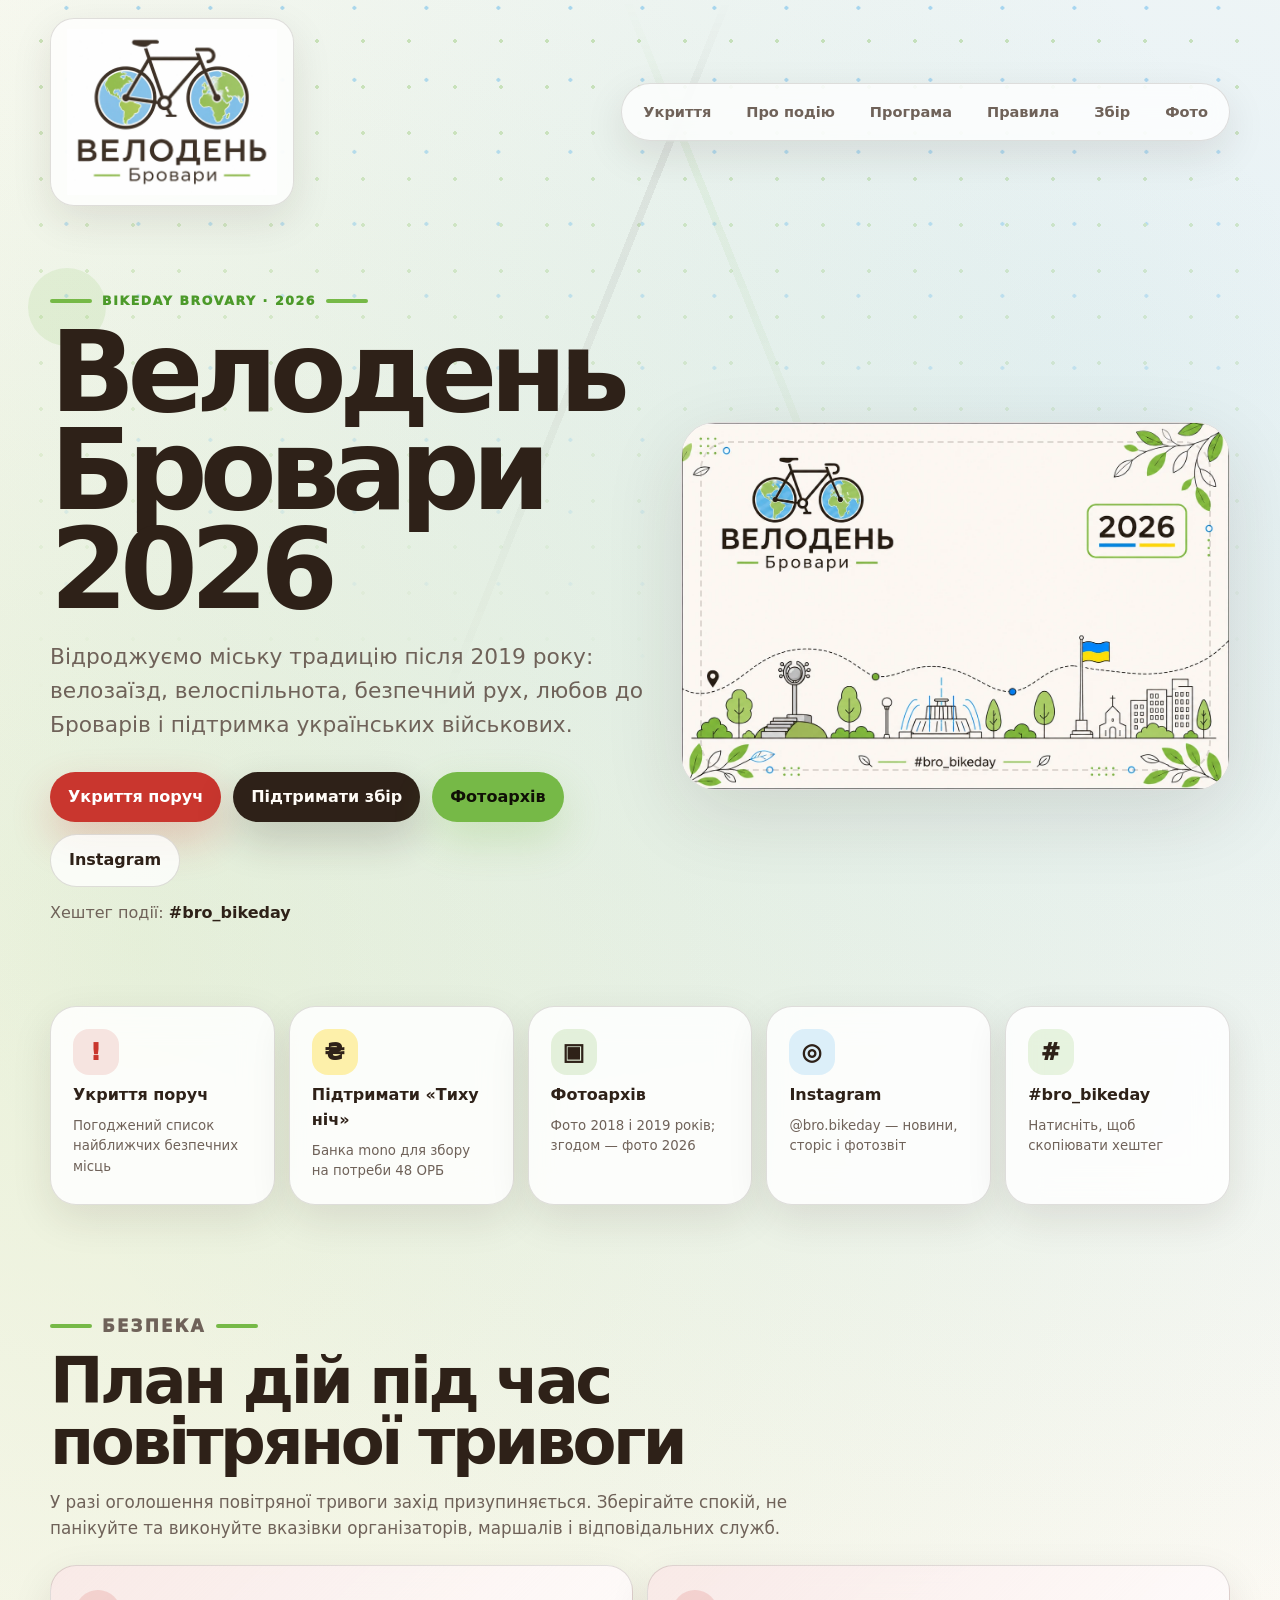
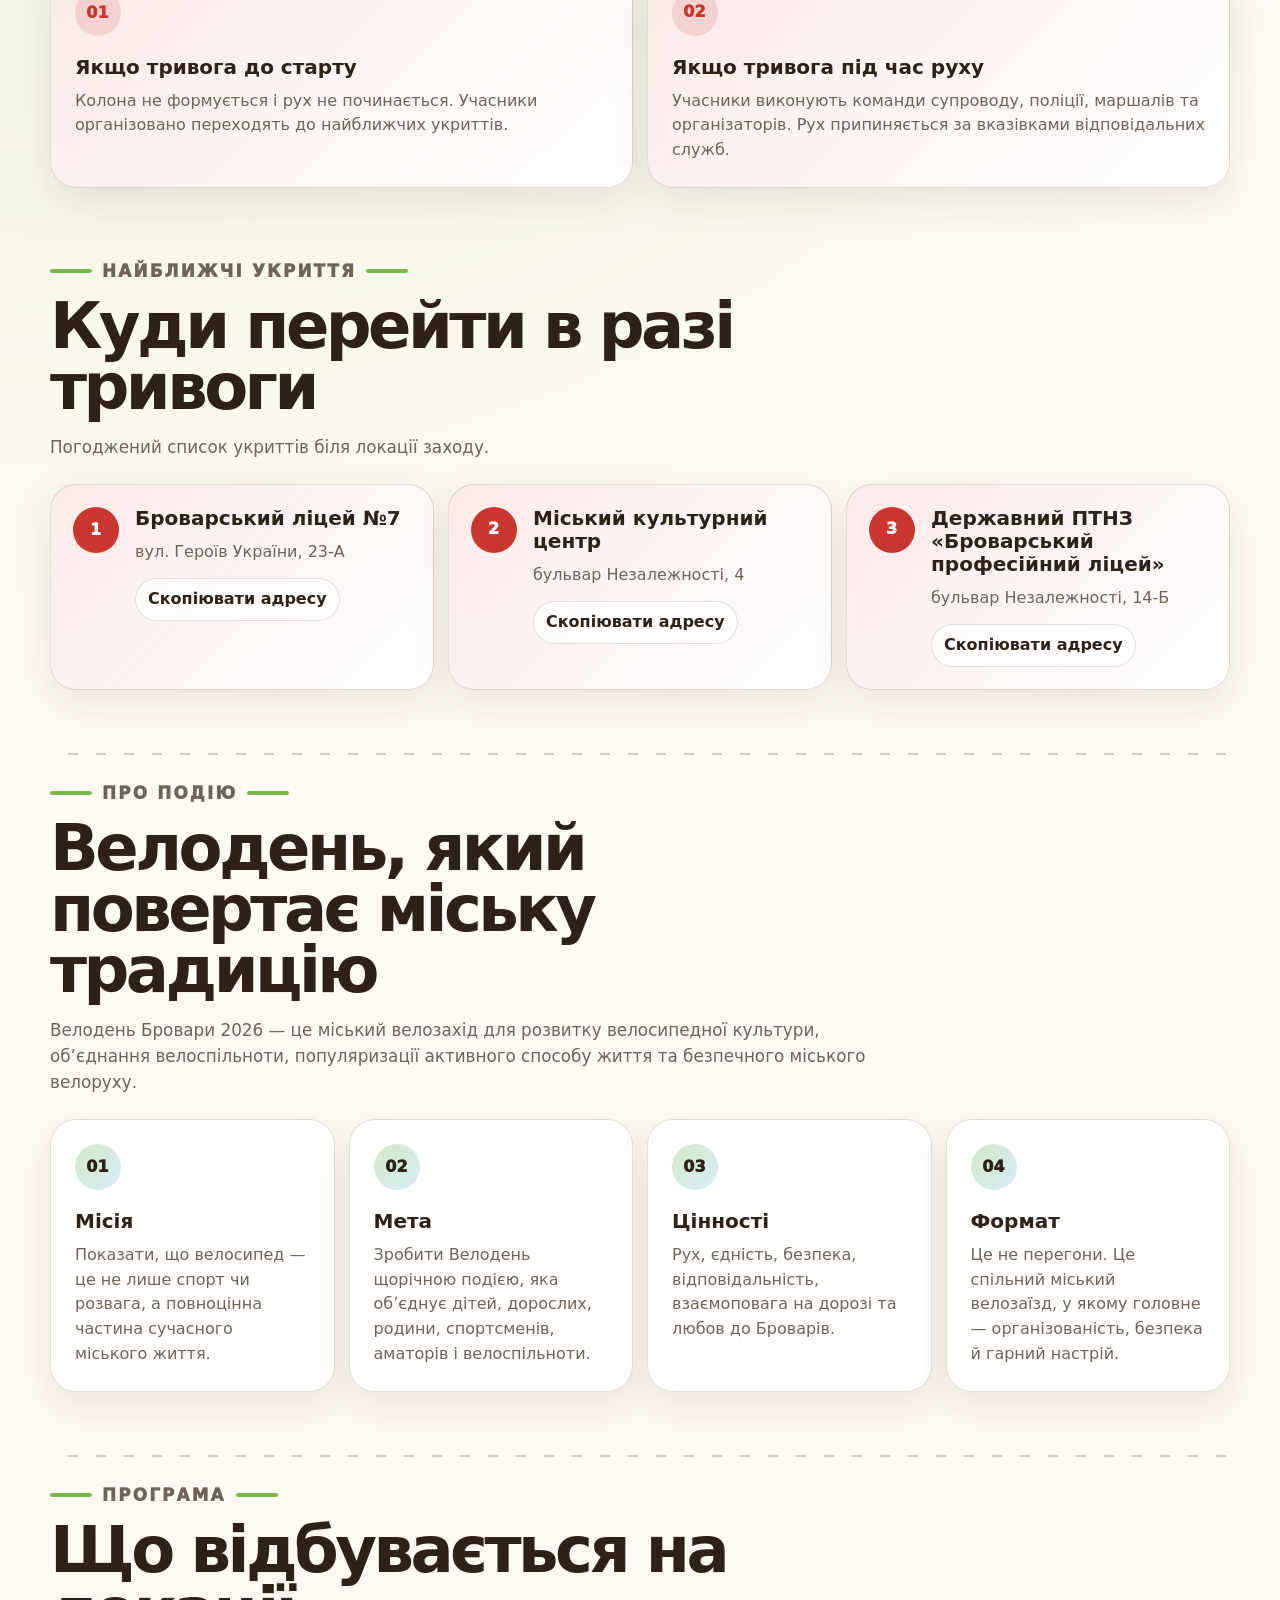
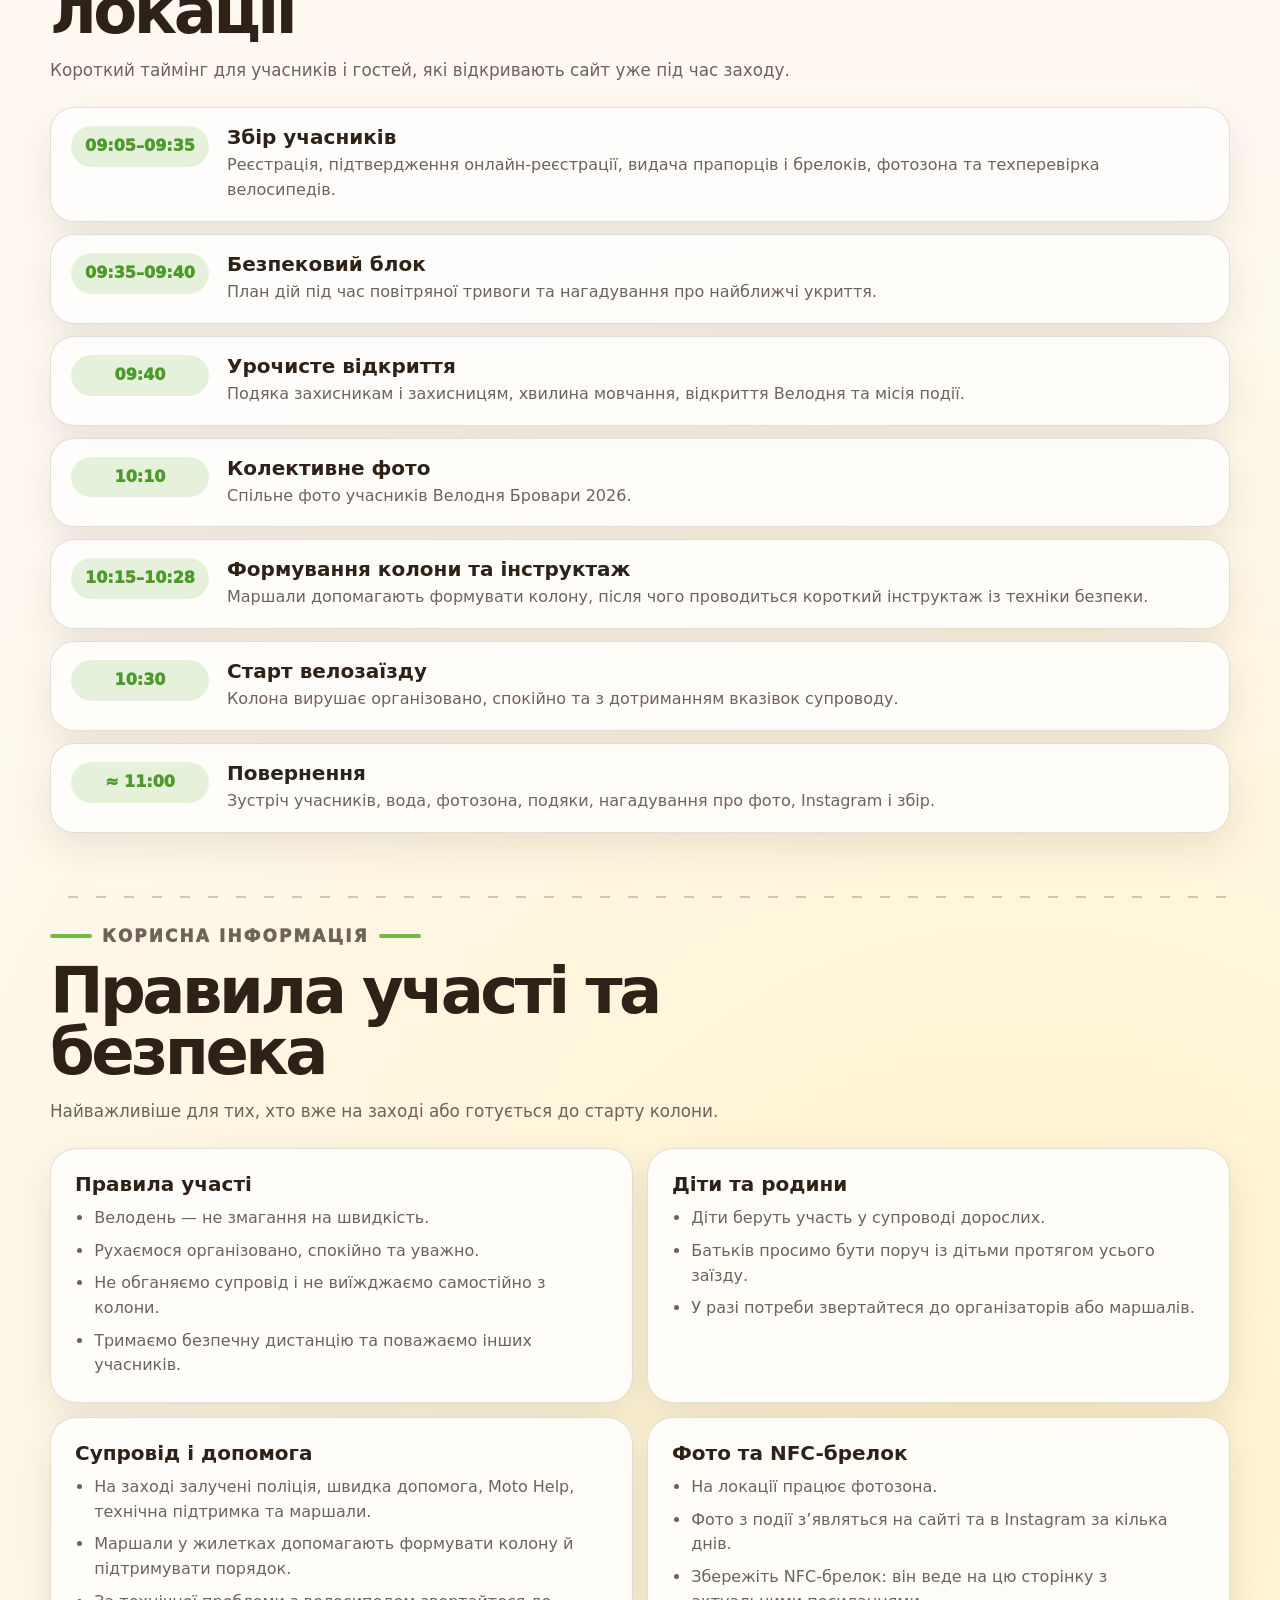
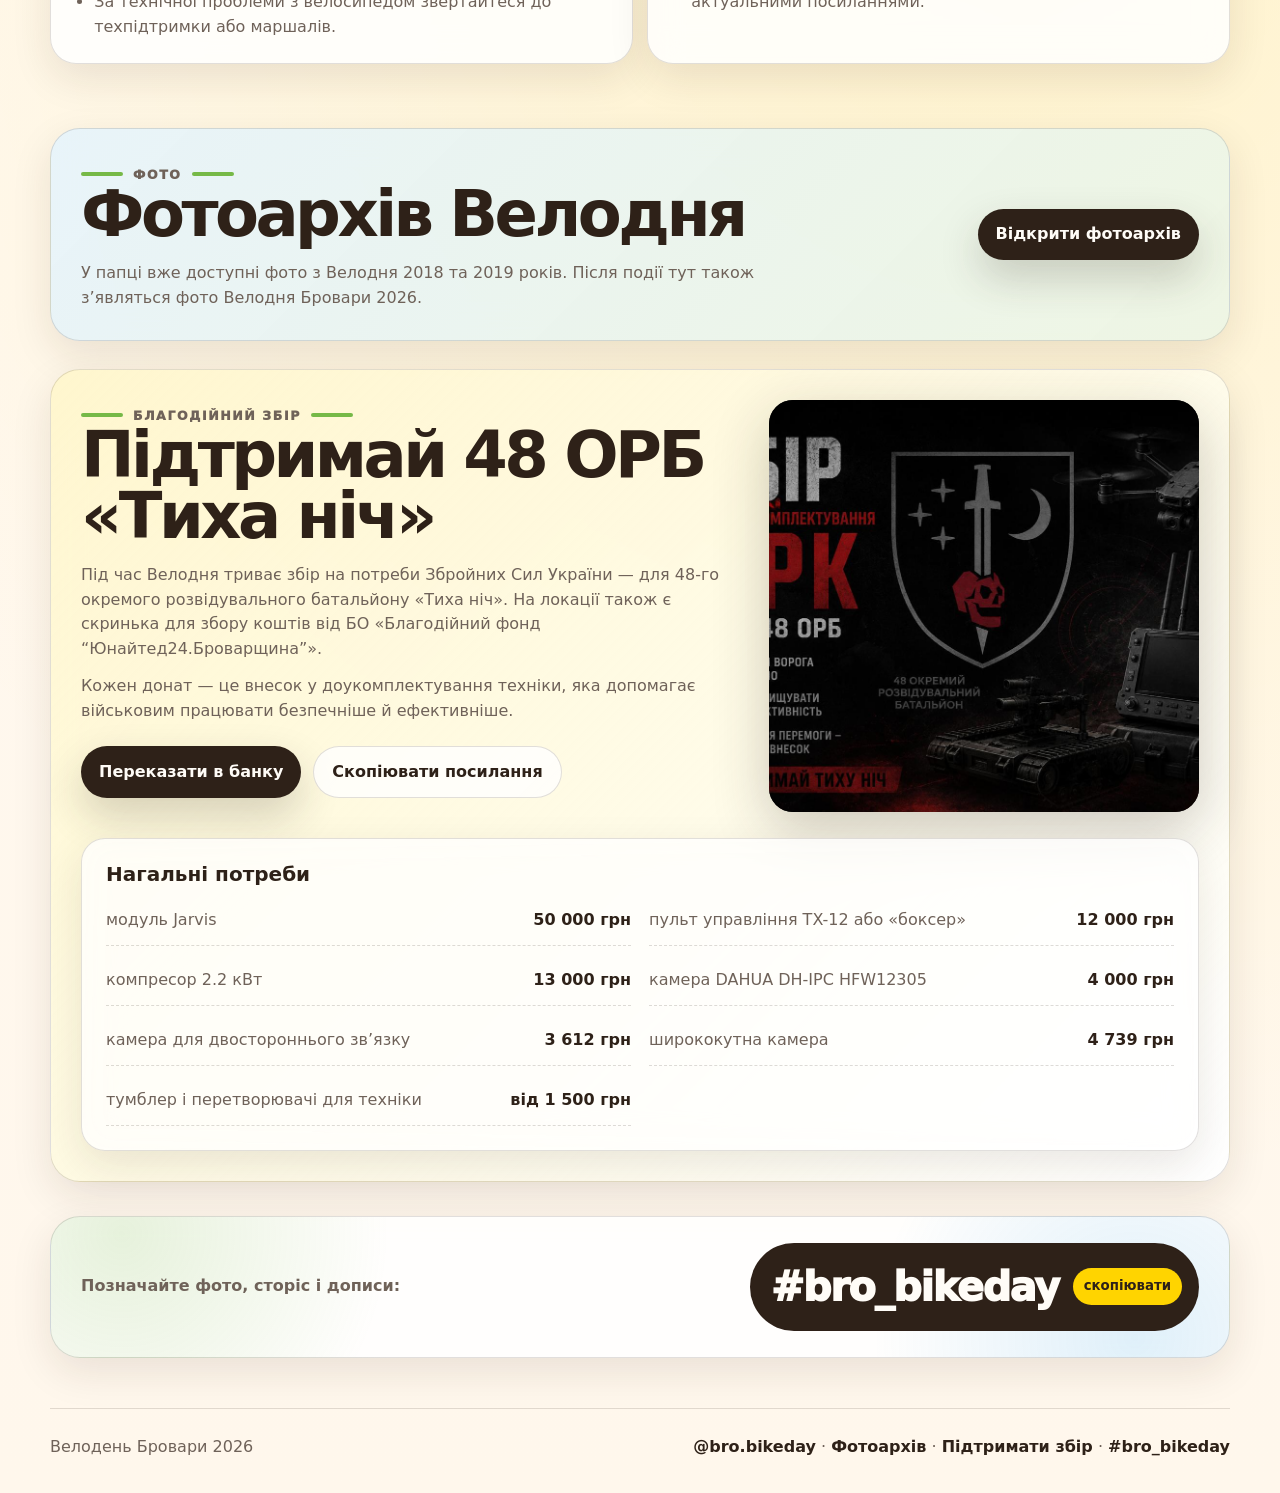
==== commit 927e77b3: "Add files via upload" ====
--- a/2026/index.html
+++ b/2026/index.html
@@ -1,43 +1,386 @@
-<!DOCTYPE html>
+<!doctype html>
 <html lang="uk">
 <head>
-  <meta charset="UTF-8" />
-  <meta name="viewport" content="width=device-width, initial-scale=1.0" />
-  <title>Сайт тимчасово недоступний</title>
-  <style>
-    body {
-      margin: 0;
-      min-height: 100vh;
-      display: flex;
-      align-items: center;
-      justify-content: center;
-      font-family: Arial, sans-serif;
-      background: #111;
-      color: #fff;
-      text-align: center;
-      padding: 24px;
-    }
-
-    .box {
-      max-width: 520px;
-    }
-
-    h1 {
-      font-size: 32px;
-      margin-bottom: 16px;
-    }
-
-    p {
-      font-size: 18px;
-      line-height: 1.5;
-      opacity: 0.85;
-    }
-  </style>
+  <meta charset="utf-8">
+  <meta name="viewport" content="width=device-width, initial-scale=1">
+  <meta name="theme-color" content="#fffcf7">
+  <title>Велодень Бровари 2026 — корисна інформація</title>
+  <meta name="description" content="Велодень Бровари 2026: укриття, правила участі, програма, фотоархів, Instagram @bro.bikeday та збір для 48 ОРБ “Тиха ніч”.">
+  <meta property="og:title" content="Велодень Бровари 2026">
+  <meta property="og:description" content="Корисна інформація для учасників: укриття, правила участі, фото, Instagram і збір для 48 ОРБ “Тиха ніч”.">
+  <meta property="og:type" content="website">
+  <meta property="og:url" content="https://bro-bikeday.pages.dev/2026/">
+  <meta property="og:image" content="https://bro-bikeday.pages.dev/assets/social-card.png">
+  <meta name="twitter:card" content="summary_large_image">
+  <meta name="twitter:title" content="Велодень Бровари 2026">
+  <meta name="twitter:description" content="Укриття · правила участі · фото · збір · @bro.bikeday · #bro_bikeday">
+  <meta name="twitter:image" content="https://bro-bikeday.pages.dev/assets/social-card.png">
+  <link rel="canonical" href="https://bro-bikeday.pages.dev/2026/">
+  <link rel="icon" href="/assets/favicon.svg" type="image/svg+xml">
+  <link rel="apple-touch-icon" href="/assets/apple-touch-icon.png">
+  <link rel="preload" href="/assets/hero-2026.webp" as="image" type="image/webp">
+  <link rel="stylesheet" href="/assets/styles.css">
 </head>
 <body>
-  <div class="box">
-    <h1>Сайт тимчасово недоступний</h1>
-    <p>Ми оновлюємо інформацію. Сторінка скоро знову буде доступна.</p>
-  </div>
+  <a class="skip-link" href="#main">До змісту</a>
+
+  <header class="site-header" aria-label="Шапка сайту">
+    <a class="brand" href="/2026/" aria-label="Велодень Бровари 2026">
+      <picture>
+        <source srcset="/assets/logo-lockup.webp" type="image/webp">
+        <img src="/assets/logo-lockup.png" alt="Велодень Бровари" width="860" height="680">
+      </picture>
+    </a>
+
+    <nav class="top-nav" aria-label="Основна навігація">
+      <a href="#shelters">Укриття</a>
+      <a href="#event">Про подію</a>
+      <a href="#program">Програма</a>
+      <a href="#rules">Правила</a>
+      <a href="#donate">Збір</a>
+      <a href="/photos" target="_blank" rel="noopener">Фото</a>
+    </nav>
+  </header>
+
+  <main id="main">
+    <section class="hero section-shell" aria-labelledby="hero-title">
+      <div class="hero-copy">
+        <p class="eyebrow">BikeDay Brovary · 2026</p>
+        <h1 id="hero-title">Велодень Бровари 2026</h1>
+        <p class="lead">
+          Відроджуємо міську традицію після 2019 року: велозаїзд, велоспільнота,
+          безпечний рух, любов до Броварів і підтримка українських військових.
+        </p>
+
+        <div class="hero-actions" aria-label="Швидкі дії">
+          <a class="button button-alert" href="#shelters">Укриття поруч</a>
+          <a class="button button-primary" href="/donate" target="_blank" rel="noopener">Підтримати збір</a>
+          <a class="button button-secondary" href="/photos" target="_blank" rel="noopener">Фотоархів</a>
+          <a class="button button-ghost" href="/ig" target="_blank" rel="noopener">Instagram</a>
+        </div>
+
+        <p class="microcopy" id="copy-status">Хештег події: <strong>#bro_bikeday</strong></p>
+      </div>
+
+      <figure class="hero-visual" aria-label="Дизайн Велодня Бровари 2026">
+        <picture>
+          <source srcset="/assets/hero-2026.webp" type="image/webp">
+          <img src="/assets/hero-2026.png" alt="Ілюстрація Велодень Бровари 2026 з символікою Броварів, велосипедом, прапором України та хештегом #bro_bikeday" width="1320" height="881">
+        </picture>
+      </figure>
+    </section>
+
+    <section class="quick-links section-shell" id="links" aria-label="Основні посилання">
+      <a class="link-card link-card-safety" href="#shelters">
+        <span class="card-icon" aria-hidden="true">!</span>
+        <strong>Укриття поруч</strong>
+        <small>Погоджений список найближчих безпечних місць</small>
+      </a>
+
+      <a class="link-card link-card-donate" href="/donate" target="_blank" rel="noopener">
+        <span class="card-icon" aria-hidden="true">₴</span>
+        <strong>Підтримати «Тиху ніч»</strong>
+        <small>Банка mono для збору на потреби 48 ОРБ</small>
+      </a>
+
+      <a class="link-card link-card-photos" href="/photos" target="_blank" rel="noopener">
+        <span class="card-icon" aria-hidden="true">▣</span>
+        <strong>Фотоархів</strong>
+        <small>Фото 2018 і 2019 років; згодом — фото 2026</small>
+      </a>
+
+      <a class="link-card link-card-instagram" href="/ig" target="_blank" rel="noopener">
+        <span class="card-icon" aria-hidden="true">◎</span>
+        <strong>Instagram</strong>
+        <small>@bro.bikeday — новини, сторіс і фотозвіт</small>
+      </a>
+
+      <button class="link-card link-card-button" type="button" data-copy="#bro_bikeday">
+        <span class="card-icon" aria-hidden="true">#</span>
+        <strong>#bro_bikeday</strong>
+        <small data-copy-label>Натисніть, щоб скопіювати хештег</small>
+      </button>
+    </section>
+
+    <section class="notice section-shell" id="safety" aria-labelledby="safety-title">
+      <div class="section-heading">
+        <p class="eyebrow">Безпека</p>
+        <h2 id="safety-title">План дій під час повітряної тривоги</h2>
+        <p>
+          У разі оголошення повітряної тривоги захід призупиняється. Зберігайте спокій,
+          не панікуйте та виконуйте вказівки організаторів, маршалів і відповідальних служб.
+        </p>
+      </div>
+
+      <div class="notice-grid" aria-label="Дії під час повітряної тривоги">
+        <article class="notice-card">
+          <span class="info-number">01</span>
+          <h3>Якщо тривога до старту</h3>
+          <p>Колона не формується і рух не починається. Учасники організовано переходять до найближчих укриттів.</p>
+        </article>
+
+        <article class="notice-card">
+          <span class="info-number">02</span>
+          <h3>Якщо тривога під час руху</h3>
+          <p>Учасники виконують команди супроводу, поліції, маршалів та організаторів. Рух припиняється за вказівками відповідальних служб.</p>
+        </article>
+      </div>
+    </section>
+
+    <section class="shelters section-shell" id="shelters" aria-labelledby="shelters-title">
+      <div class="section-heading">
+        <p class="eyebrow">Найближчі укриття</p>
+        <h2 id="shelters-title">Куди перейти в разі тривоги</h2>
+        <p>Погоджений список укриттів біля локації заходу.</p>
+      </div>
+
+      <div class="shelter-list" role="list">
+        <article class="shelter-card" role="listitem">
+          <span class="shelter-pin" aria-hidden="true">1</span>
+          <div>
+            <h3>Броварський ліцей №7</h3>
+            <p>вул. Героїв України, 23-А</p>
+            <button class="inline-copy" type="button" data-copy="Броварський ліцей №7, вул. Героїв України, 23-А">
+              <span data-copy-label>Скопіювати адресу</span>
+            </button>
+          </div>
+        </article>
+
+        <article class="shelter-card" role="listitem">
+          <span class="shelter-pin" aria-hidden="true">2</span>
+          <div>
+            <h3>Міський культурний центр</h3>
+            <p>бульвар Незалежності, 4</p>
+            <button class="inline-copy" type="button" data-copy="Міський культурний центр, бульвар Незалежності, 4">
+              <span data-copy-label>Скопіювати адресу</span>
+            </button>
+          </div>
+        </article>
+
+        <article class="shelter-card" role="listitem">
+          <span class="shelter-pin" aria-hidden="true">3</span>
+          <div>
+            <h3>Державний ПТНЗ «Броварський професійний ліцей»</h3>
+            <p>бульвар Незалежності, 14-Б</p>
+            <button class="inline-copy" type="button" data-copy="Державний ПТНЗ «Броварський професійний ліцей», бульвар Незалежності, 14-Б">
+              <span data-copy-label>Скопіювати адресу</span>
+            </button>
+          </div>
+        </article>
+      </div>
+    </section>
+
+    <section class="event section-shell" id="event" aria-labelledby="event-title">
+      <div class="section-heading">
+        <p class="eyebrow">Про подію</p>
+        <h2 id="event-title">Велодень, який повертає міську традицію</h2>
+        <p>
+          Велодень Бровари 2026 — це міський велозахід для розвитку велосипедної культури,
+          об’єднання велоспільноти, популяризації активного способу життя та безпечного міського велоруху.
+        </p>
+      </div>
+
+      <div class="event-grid" aria-label="Місія та мета події">
+        <article class="info-card">
+          <span class="info-number">01</span>
+          <h3>Місія</h3>
+          <p>Показати, що велосипед — це не лише спорт чи розвага, а повноцінна частина сучасного міського життя.</p>
+        </article>
+
+        <article class="info-card">
+          <span class="info-number">02</span>
+          <h3>Мета</h3>
+          <p>Зробити Велодень щорічною подією, яка об’єднує дітей, дорослих, родини, спортсменів, аматорів і велоспільноти.</p>
+        </article>
+
+        <article class="info-card">
+          <span class="info-number">03</span>
+          <h3>Цінності</h3>
+          <p>Рух, єдність, безпека, відповідальність, взаємоповага на дорозі та любов до Броварів.</p>
+        </article>
+
+        <article class="info-card">
+          <span class="info-number">04</span>
+          <h3>Формат</h3>
+          <p>Це не перегони. Це спільний міський велозаїзд, у якому головне — організованість, безпека й гарний настрій.</p>
+        </article>
+      </div>
+    </section>
+
+    <section class="timeline-section section-shell" id="program" aria-labelledby="program-title">
+      <div class="section-heading">
+        <p class="eyebrow">Програма</p>
+        <h2 id="program-title">Що відбувається на локації</h2>
+        <p>Короткий таймінг для учасників і гостей, які відкривають сайт уже під час заходу.</p>
+      </div>
+
+      <div class="timeline" aria-label="Таймінг заходу">
+        <article class="timeline-item">
+          <time>09:05–09:35</time>
+          <div>
+            <h3>Збір учасників</h3>
+            <p>Реєстрація, підтвердження онлайн-реєстрації, видача прапорців і брелоків, фотозона та техперевірка велосипедів.</p>
+          </div>
+        </article>
+        <article class="timeline-item">
+          <time>09:35–09:40</time>
+          <div>
+            <h3>Безпековий блок</h3>
+            <p>План дій під час повітряної тривоги та нагадування про найближчі укриття.</p>
+          </div>
+        </article>
+        <article class="timeline-item">
+          <time>09:40</time>
+          <div>
+            <h3>Урочисте відкриття</h3>
+            <p>Подяка захисникам і захисницям, хвилина мовчання, відкриття Велодня та місія події.</p>
+          </div>
+        </article>
+        <article class="timeline-item">
+          <time>10:10</time>
+          <div>
+            <h3>Колективне фото</h3>
+            <p>Спільне фото учасників Велодня Бровари 2026.</p>
+          </div>
+        </article>
+        <article class="timeline-item">
+          <time>10:15–10:28</time>
+          <div>
+            <h3>Формування колони та інструктаж</h3>
+            <p>Маршали допомагають формувати колону, після чого проводиться короткий інструктаж із техніки безпеки.</p>
+          </div>
+        </article>
+        <article class="timeline-item">
+          <time>10:30</time>
+          <div>
+            <h3>Старт велозаїзду</h3>
+            <p>Колона вирушає організовано, спокійно та з дотриманням вказівок супроводу.</p>
+          </div>
+        </article>
+        <article class="timeline-item">
+          <time>≈ 11:00</time>
+          <div>
+            <h3>Повернення</h3>
+            <p>Зустріч учасників, вода, фотозона, подяки, нагадування про фото, Instagram і збір.</p>
+          </div>
+        </article>
+      </div>
+    </section>
+
+    <section class="rules section-shell" id="rules" aria-labelledby="rules-title">
+      <div class="section-heading">
+        <p class="eyebrow">Корисна інформація</p>
+        <h2 id="rules-title">Правила участі та безпека</h2>
+        <p>Найважливіше для тих, хто вже на заході або готується до старту колони.</p>
+      </div>
+
+      <div class="rules-grid">
+        <article class="rule-card">
+          <h3>Правила участі</h3>
+          <ul>
+            <li>Велодень — не змагання на швидкість.</li>
+            <li>Рухаємося організовано, спокійно та уважно.</li>
+            <li>Не обганяємо супровід і не виїжджаємо самостійно з колони.</li>
+            <li>Тримаємо безпечну дистанцію та поважаємо інших учасників.</li>
+          </ul>
+        </article>
+
+        <article class="rule-card">
+          <h3>Діти та родини</h3>
+          <ul>
+            <li>Діти беруть участь у супроводі дорослих.</li>
+            <li>Батьків просимо бути поруч із дітьми протягом усього заїзду.</li>
+            <li>У разі потреби звертайтеся до організаторів або маршалів.</li>
+          </ul>
+        </article>
+
+        <article class="rule-card">
+          <h3>Супровід і допомога</h3>
+          <ul>
+            <li>На заході залучені поліція, швидка допомога, Moto Help, технічна підтримка та маршали.</li>
+            <li>Маршали у жилетках допомагають формувати колону й підтримувати порядок.</li>
+            <li>За технічної проблеми з велосипедом звертайтеся до техпідтримки або маршалів.</li>
+          </ul>
+        </article>
+
+        <article class="rule-card">
+          <h3>Фото та NFC-брелок</h3>
+          <ul>
+            <li>На локації працює фотозона.</li>
+            <li>Фото з події з’являться на сайті та в Instagram за кілька днів.</li>
+            <li>Збережіть NFC-брелок: він веде на цю сторінку з актуальними посиланнями.</li>
+          </ul>
+        </article>
+      </div>
+    </section>
+
+    <section class="feature section-shell" id="photos" aria-labelledby="photos-title">
+      <div>
+        <p class="eyebrow">Фото</p>
+        <h2 id="photos-title">Фотоархів Велодня</h2>
+        <p>
+          У папці вже доступні фото з Велодня 2018 та 2019 років. Після події тут також з’являться фото Велодня Бровари 2026.
+        </p>
+      </div>
+      <a class="button button-primary" href="/photos" target="_blank" rel="noopener">Відкрити фотоархів</a>
+    </section>
+
+    <section class="donate section-shell" id="donate" aria-labelledby="donate-title">
+      <div class="donate-copy">
+        <p class="eyebrow">Благодійний збір</p>
+        <h2 id="donate-title">Підтримай 48 ОРБ «Тиха ніч»</h2>
+        <p>
+          Під час Велодня триває збір на потреби Збройних Сил України — для 48-го окремого розвідувального батальйону «Тиха ніч».
+          На локації також є скринька для збору коштів від БО «Благодійний фонд “Юнайтед24.Броварщина”».
+        </p>
+        <p>
+          Кожен донат — це внесок у доукомплектування техніки, яка допомагає військовим працювати безпечніше й ефективніше.
+        </p>
+        <div class="donate-actions">
+          <a class="button button-primary" href="/donate" target="_blank" rel="noopener">Переказати в банку</a>
+          <button class="button button-ghost" type="button" data-copy="https://send.monobank.ua/jar/7V6PwAWWWL">
+            <span data-copy-label>Скопіювати посилання</span>
+          </button>
+        </div>
+      </div>
+
+      <figure class="donate-visual">
+        <img src="/assets/donate-banner.jpg" alt="Збір на доукомплектування НРК для 48 ОРБ Тиха ніч" width="1280" height="853" loading="lazy">
+      </figure>
+
+      <div class="needs-card" aria-labelledby="needs-title">
+        <h3 id="needs-title">Нагальні потреби</h3>
+        <ul class="needs-list">
+          <li><span>модуль Jarvis</span><strong>50 000 грн</strong></li>
+          <li><span>пульт управління TX-12 або «боксер»</span><strong>12 000 грн</strong></li>
+          <li><span>компресор 2.2 кВт</span><strong>13 000 грн</strong></li>
+          <li><span>камера DAHUA DH-IPC HFW12305</span><strong>4 000 грн</strong></li>
+          <li><span>камера для двостороннього зв’язку</span><strong>3 612 грн</strong></li>
+          <li><span>ширококутна камера</span><strong>4 739 грн</strong></li>
+          <li><span>тумблер і перетворювачі для техніки</span><strong>від 1 500 грн</strong></li>
+        </ul>
+      </div>
+    </section>
+
+    <section class="hashtag section-shell" aria-label="Хештег події">
+      <p>Позначайте фото, сторіс і дописи:</p>
+      <button class="hashtag-button" type="button" data-copy="#bro_bikeday">
+        <span>#bro_bikeday</span>
+        <small data-copy-label>скопіювати</small>
+      </button>
+    </section>
+  </main>
+
+  <footer class="site-footer section-shell">
+    <p>Велодень Бровари 2026</p>
+    <p>
+      <a href="/ig" target="_blank" rel="noopener">@bro.bikeday</a>
+      · <a href="/photos" target="_blank" rel="noopener">Фотоархів</a>
+      · <a href="/donate" target="_blank" rel="noopener">Підтримати збір</a>
+      · <button class="text-button" type="button" data-copy="#bro_bikeday">#bro_bikeday</button>
+    </p>
+  </footer>
+
+  <script src="/assets/app.js" defer></script>
 </body>
 </html>
--- a/assets/styles.css
+++ b/assets/styles.css
@@ -0,0 +1,771 @@
+:root {
+  color-scheme: light;
+  --paper: #fffcf7;
+  --paper-soft: #fff7ec;
+  --card: rgba(255, 255, 255, .84);
+  --card-strong: #ffffff;
+  --text: #2e2118;
+  --muted: #6f6259;
+  --line: rgba(46, 33, 24, .14);
+  --green: #76b947;
+  --green-dark: #4c9a2a;
+  --blue: #1e9ae8;
+  --yellow: #ffd400;
+  --red: #c9362e;
+  --red-soft: rgba(201, 54, 46, .12);
+  --shadow: 0 24px 80px rgba(46, 33, 24, .12);
+  --shadow-soft: 0 14px 40px rgba(46, 33, 24, .10);
+  --radius: 30px;
+  --max: 1180px;
+}
+
+* { box-sizing: border-box; }
+
+html { scroll-behavior: smooth; }
+
+body {
+  margin: 0;
+  min-height: 100vh;
+  font-family: Inter, ui-sans-serif, system-ui, -apple-system, BlinkMacSystemFont, "Segoe UI", sans-serif;
+  color: var(--text);
+  background:
+    radial-gradient(circle at 11% 15%, rgba(118, 185, 71, .16), transparent 25%),
+    radial-gradient(circle at 87% 7%, rgba(30, 154, 232, .12), transparent 22%),
+    radial-gradient(circle at 80% 74%, rgba(255, 212, 0, .15), transparent 28%),
+    linear-gradient(180deg, var(--paper) 0%, var(--paper-soft) 100%);
+  line-height: 1.55;
+  overflow-x: hidden;
+}
+
+body::before,
+body::after {
+  content: "";
+  position: fixed;
+  inset: 0;
+  pointer-events: none;
+  z-index: -1;
+}
+
+body::before {
+  opacity: .34;
+  background-image:
+    radial-gradient(var(--green) 2px, transparent 2px),
+    radial-gradient(var(--blue) 2px, transparent 2px);
+  background-size: 46px 46px, 72px 72px;
+  background-position: 18px 18px, 80% 14%;
+  mask-image: linear-gradient(to bottom, #000, transparent 78%);
+}
+
+body::after {
+  background:
+    linear-gradient(112deg, transparent 0 44%, rgba(46, 33, 24, .07) 44% 44.5%, transparent 44.5% 100%),
+    linear-gradient(68deg, transparent 0 60%, rgba(118, 185, 71, .08) 60% 60.5%, transparent 60.5% 100%);
+  mask-image: linear-gradient(to bottom, transparent 0, #000 18%, transparent 80%);
+}
+
+img,
+picture { display: block; max-width: 100%; }
+
+a { color: inherit; text-decoration: none; }
+
+button { font: inherit; }
+
+h1, h2, h3, p { margin-top: 0; }
+
+h1 {
+  margin-bottom: 22px;
+  max-width: 780px;
+  font-size: clamp(3.1rem, 9vw, 7rem);
+  line-height: .88;
+  letter-spacing: -.07em;
+}
+
+h2 {
+  margin-bottom: 16px;
+  font-size: clamp(2.05rem, 5vw, 4.25rem);
+  line-height: .95;
+  letter-spacing: -.055em;
+}
+
+h3 {
+  margin-bottom: 10px;
+  font-size: 1.25rem;
+  line-height: 1.15;
+}
+
+ul {
+  margin: 0;
+  padding-left: 1.2rem;
+}
+
+li + li { margin-top: .48rem; }
+
+.skip-link {
+  position: absolute;
+  left: 1rem;
+  top: 1rem;
+  z-index: 20;
+  padding: .75rem 1rem;
+  border-radius: 999px;
+  background: var(--text);
+  color: var(--paper);
+  transform: translateY(-145%);
+  transition: transform .2s ease;
+}
+
+.skip-link:focus { transform: translateY(0); }
+
+.section-shell,
+.site-header {
+  width: min(var(--max), calc(100% - 34px));
+  margin-inline: auto;
+}
+
+.site-header {
+  display: flex;
+  align-items: center;
+  justify-content: space-between;
+  gap: 18px;
+  padding-top: 18px;
+  position: relative;
+  z-index: 4;
+}
+
+.brand {
+  display: inline-flex;
+  align-items: center;
+  justify-content: center;
+  flex: 0 0 auto;
+  width: 244px;
+  min-height: 88px;
+  padding: 10px 14px;
+  border: 1px solid var(--line);
+  border-radius: 24px;
+  background: rgba(255, 255, 255, .78);
+  box-shadow: var(--shadow-soft);
+  backdrop-filter: blur(16px);
+}
+
+.brand img {
+  width: 210px;
+  height: auto;
+}
+
+.top-nav {
+  display: flex;
+  flex-wrap: wrap;
+  justify-content: flex-end;
+  gap: 7px;
+  max-width: 780px;
+  padding: 7px;
+  border: 1px solid var(--line);
+  border-radius: 999px;
+  background: rgba(255, 255, 255, .76);
+  box-shadow: var(--shadow-soft);
+  backdrop-filter: blur(16px);
+}
+
+.top-nav a {
+  padding: 10px 14px;
+  border-radius: 999px;
+  color: var(--muted);
+  font-weight: 900;
+  font-size: .91rem;
+}
+
+.top-nav a:hover,
+.top-nav a:focus-visible {
+  color: var(--text);
+  background: rgba(118, 185, 71, .16);
+  outline: none;
+}
+
+.hero {
+  display: grid;
+  grid-template-columns: minmax(0, 1fr) minmax(360px, .92fr);
+  gap: 34px;
+  align-items: center;
+  min-height: calc(100vh - 120px);
+  padding: 54px 0 34px;
+}
+
+.hero-copy { position: relative; }
+
+.hero-copy::before {
+  content: "";
+  position: absolute;
+  left: -22px;
+  top: -18px;
+  width: 78px;
+  height: 78px;
+  border-radius: 50%;
+  background: rgba(118, 185, 71, .12);
+  z-index: -1;
+}
+
+.eyebrow {
+  margin: 0 0 12px;
+  display: inline-flex;
+  align-items: center;
+  gap: 10px;
+  color: var(--green-dark);
+  font-size: .78rem;
+  font-weight: 1000;
+  letter-spacing: .13em;
+  text-transform: uppercase;
+}
+
+.eyebrow::before,
+.eyebrow::after {
+  content: "";
+  width: 42px;
+  height: 4px;
+  border-radius: 999px;
+  background: var(--green);
+}
+
+.lead {
+  max-width: 690px;
+  color: var(--muted);
+  font-size: clamp(1.08rem, 2.2vw, 1.36rem);
+}
+
+.hero-actions,
+.donate-actions {
+  display: flex;
+  flex-wrap: wrap;
+  gap: 12px;
+  margin: 30px 0 14px;
+}
+
+.donate-actions { margin-top: 22px; }
+
+.button {
+  display: inline-flex;
+  align-items: center;
+  justify-content: center;
+  min-height: 50px;
+  padding: 13px 18px;
+  border: 0;
+  border-radius: 999px;
+  font-weight: 900;
+  cursor: pointer;
+  transition: transform .18s ease, box-shadow .18s ease, background .18s ease;
+}
+
+.button:hover,
+.button:focus-visible,
+.link-card:hover,
+.link-card:focus-visible,
+.hashtag-button:hover,
+.hashtag-button:focus-visible,
+.inline-copy:hover,
+.inline-copy:focus-visible {
+  transform: translateY(-2px);
+}
+
+.button-primary {
+  background: var(--text);
+  color: var(--paper);
+  box-shadow: 0 18px 42px rgba(46, 33, 24, .20);
+}
+
+.button-primary:hover,
+.button-primary:focus-visible { box-shadow: 0 22px 56px rgba(46, 33, 24, .24); }
+
+.button-secondary {
+  background: var(--green);
+  color: #101006;
+  box-shadow: 0 18px 42px rgba(118, 185, 71, .24);
+}
+
+.button-alert {
+  background: var(--red);
+  color: white;
+  box-shadow: 0 18px 42px rgba(201, 54, 46, .24);
+}
+
+.button-ghost {
+  color: var(--text);
+  background: rgba(255, 255, 255, .78);
+  border: 1px solid var(--line);
+}
+
+.microcopy {
+  color: var(--muted);
+  margin-bottom: 0;
+}
+
+.microcopy strong { color: var(--text); }
+
+.hero-visual {
+  margin: 0;
+  position: relative;
+  border: 1px solid var(--line);
+  border-radius: 34px;
+  background: #fff;
+  box-shadow: var(--shadow);
+  overflow: hidden;
+  isolation: isolate;
+}
+
+.hero-visual::before {
+  content: "";
+  position: absolute;
+  inset: 18px;
+  border: 2px dashed rgba(46, 33, 24, .14);
+  border-radius: 28px;
+  pointer-events: none;
+  z-index: 1;
+}
+
+.hero-visual img {
+  width: 100%;
+  height: auto;
+}
+
+.quick-links {
+  display: grid;
+  grid-template-columns: repeat(auto-fit, minmax(190px, 1fr));
+  gap: 14px;
+  padding: 20px 0 54px;
+}
+
+.link-card,
+.info-card,
+.notice-card,
+.shelter-card,
+.rule-card,
+.feature,
+.donate,
+.hashtag,
+.redirect-box,
+.needs-card {
+  border: 1px solid var(--line);
+  background: var(--card);
+  box-shadow: var(--shadow-soft);
+  backdrop-filter: blur(16px);
+}
+
+.link-card {
+  display: grid;
+  align-content: start;
+  gap: 8px;
+  min-height: 164px;
+  padding: 22px;
+  border-radius: 26px;
+  transition: transform .18s ease, background .18s ease, box-shadow .18s ease;
+}
+
+.link-card:hover,
+.link-card:focus-visible {
+  background: var(--card-strong);
+  box-shadow: var(--shadow);
+  outline: none;
+}
+
+.link-card-button {
+  width: 100%;
+  color: var(--text);
+  text-align: left;
+  cursor: pointer;
+}
+
+.card-icon {
+  width: 46px;
+  height: 46px;
+  display: inline-grid;
+  place-items: center;
+  border-radius: 16px;
+  background: rgba(118, 185, 71, .16);
+  color: var(--text);
+  font-size: 1.45rem;
+  font-weight: 1000;
+}
+
+.link-card-instagram .card-icon { background: rgba(30, 154, 232, .14); }
+.link-card-photos .card-icon { background: rgba(118, 185, 71, .18); }
+.link-card-donate .card-icon { background: rgba(255, 212, 0, .32); }
+.link-card-safety .card-icon { background: var(--red-soft); color: var(--red); }
+
+.link-card small,
+.info-card p,
+.notice-card p,
+.shelter-card p,
+.section-heading p,
+.feature p,
+.donate p,
+.footer-note,
+.rule-card li { color: var(--muted); }
+
+.event,
+.notice,
+.shelters,
+.timeline-section,
+.rules {
+  padding: 52px 0 36px;
+  position: relative;
+}
+
+.event::before,
+.timeline-section::before,
+.rules::before {
+  content: "";
+  position: absolute;
+  left: 0;
+  right: 0;
+  top: 28px;
+  height: 2px;
+  background: repeating-linear-gradient(90deg, transparent 0 18px, rgba(46, 33, 24, .22) 18px 28px);
+  transform: translateY(-50%);
+  pointer-events: none;
+}
+
+.section-heading {
+  max-width: 820px;
+  margin-bottom: 24px;
+}
+
+.section-heading p { font-size: 1.05rem; }
+
+.event-grid,
+.notice-grid,
+.rules-grid {
+  display: grid;
+  grid-template-columns: repeat(4, minmax(0, 1fr));
+  gap: 14px;
+}
+
+.notice-grid { grid-template-columns: repeat(2, minmax(0, 1fr)); }
+.rules-grid { grid-template-columns: repeat(2, minmax(0, 1fr)); }
+
+.info-card,
+.notice-card,
+.rule-card {
+  min-height: 218px;
+  padding: 24px;
+  border-radius: 26px;
+}
+
+.notice-card {
+  min-height: 180px;
+  background:
+    linear-gradient(135deg, rgba(201, 54, 46, .10), rgba(255, 255, 255, .86)),
+    var(--card);
+}
+
+.rule-card { min-height: 240px; }
+
+.info-number {
+  display: inline-grid;
+  place-items: center;
+  width: 46px;
+  height: 46px;
+  margin-bottom: 20px;
+  border-radius: 50%;
+  color: var(--text);
+  background: linear-gradient(135deg, rgba(118, 185, 71, .32), rgba(30, 154, 232, .18));
+  font-weight: 1000;
+}
+
+.notice-card .info-number { background: rgba(201, 54, 46, .14); color: var(--red); }
+
+.info-card p,
+.notice-card p { margin-bottom: 0; }
+
+.shelters {
+  padding-top: 32px;
+}
+
+.shelter-list {
+  display: grid;
+  grid-template-columns: repeat(3, minmax(0, 1fr));
+  gap: 14px;
+}
+
+.shelter-card {
+  display: grid;
+  grid-template-columns: auto minmax(0, 1fr);
+  gap: 16px;
+  min-height: 172px;
+  padding: 22px;
+  border-radius: 26px;
+  background:
+    linear-gradient(135deg, rgba(201, 54, 46, .10), rgba(255, 255, 255, .86)),
+    var(--card);
+}
+
+.shelter-pin {
+  display: inline-grid;
+  place-items: center;
+  width: 46px;
+  height: 46px;
+  border-radius: 50%;
+  background: var(--red);
+  color: white;
+  font-weight: 1000;
+}
+
+.shelter-card p { margin-bottom: 14px; }
+
+.inline-copy {
+  display: inline-flex;
+  align-items: center;
+  justify-content: center;
+  min-height: 38px;
+  padding: 8px 12px;
+  border: 1px solid var(--line);
+  border-radius: 999px;
+  color: var(--text);
+  background: rgba(255, 255, 255, .72);
+  font-weight: 900;
+  cursor: pointer;
+  transition: transform .18s ease;
+}
+
+.timeline {
+  display: grid;
+  gap: 12px;
+}
+
+.timeline-item {
+  display: grid;
+  grid-template-columns: 138px minmax(0, 1fr);
+  gap: 18px;
+  align-items: start;
+  padding: 18px 20px;
+  border: 1px solid var(--line);
+  border-radius: 24px;
+  background: rgba(255, 255, 255, .78);
+  box-shadow: var(--shadow-soft);
+}
+
+.timeline-item time {
+  display: inline-flex;
+  justify-content: center;
+  min-width: 112px;
+  padding: 8px 10px;
+  border-radius: 999px;
+  background: rgba(118, 185, 71, .18);
+  color: var(--green-dark);
+  font-weight: 1000;
+}
+
+.timeline-item h3 { margin-bottom: 4px; }
+.timeline-item p { margin-bottom: 0; color: var(--muted); }
+
+.feature,
+.donate {
+  display: grid;
+  align-items: center;
+  gap: 26px;
+  padding: 30px;
+  margin: 28px auto;
+  border-radius: var(--radius);
+}
+
+.feature {
+  grid-template-columns: minmax(0, 1fr) auto;
+  background:
+    linear-gradient(135deg, rgba(30, 154, 232, .10), rgba(118, 185, 71, .12)),
+    rgba(255, 255, 255, .84);
+}
+
+.donate {
+  grid-template-columns: minmax(0, 1fr) minmax(280px, 430px);
+  background:
+    linear-gradient(135deg, rgba(255, 212, 0, .18), rgba(255, 255, 255, .84)),
+    rgba(255, 255, 255, .84);
+}
+
+.feature p,
+.donate p { max-width: 760px; margin-bottom: 0; }
+.donate p + p { margin-top: 12px; }
+
+.donate-visual {
+  margin: 0;
+  align-self: stretch;
+  border-radius: 24px;
+  overflow: hidden;
+  background: #111;
+  box-shadow: 0 18px 56px rgba(46, 33, 24, .24);
+}
+
+.donate-visual img {
+  width: 100%;
+  height: 100%;
+  object-fit: cover;
+}
+
+.needs-card {
+  grid-column: 1 / -1;
+  padding: 24px;
+  border-radius: 24px;
+  background: rgba(255, 255, 255, .76);
+}
+
+.needs-list {
+  display: grid;
+  grid-template-columns: repeat(2, minmax(0, 1fr));
+  gap: 10px 18px;
+  list-style: none;
+  padding: 0;
+}
+
+.needs-list li {
+  display: flex;
+  align-items: baseline;
+  justify-content: space-between;
+  gap: 14px;
+  margin: 0;
+  padding: 12px 0;
+  border-bottom: 1px dashed rgba(46, 33, 24, .16);
+}
+
+.needs-list span { color: var(--muted); }
+.needs-list strong { white-space: nowrap; color: var(--text); }
+
+.hashtag {
+  display: flex;
+  align-items: center;
+  justify-content: space-between;
+  gap: 18px;
+  margin: 34px auto 50px;
+  padding: 26px 30px;
+  border-radius: var(--radius);
+  background:
+    radial-gradient(circle at 6% 12%, rgba(118, 185, 71, .18), transparent 24%),
+    radial-gradient(circle at 92% 86%, rgba(30, 154, 232, .14), transparent 24%),
+    rgba(255, 255, 255, .86);
+}
+
+.hashtag p {
+  margin: 0;
+  color: var(--muted);
+  font-weight: 800;
+}
+
+.hashtag-button {
+  display: inline-flex;
+  align-items: center;
+  gap: 14px;
+  padding: 12px 16px 12px 20px;
+  border: 1px solid var(--line);
+  border-radius: 999px;
+  background: var(--text);
+  color: var(--paper);
+  cursor: pointer;
+  transition: transform .18s ease;
+}
+
+.hashtag-button span {
+  font-size: clamp(1.5rem, 4vw, 2.5rem);
+  font-weight: 1000;
+  letter-spacing: -.035em;
+}
+
+.hashtag-button small {
+  padding: 8px 11px;
+  border-radius: 999px;
+  color: var(--text);
+  background: var(--yellow);
+  font-weight: 900;
+}
+
+.site-footer {
+  display: flex;
+  align-items: center;
+  justify-content: space-between;
+  gap: 20px;
+  padding: 26px 0 34px;
+  border-top: 1px solid var(--line);
+  color: var(--muted);
+}
+
+.site-footer p { margin: 0; }
+
+.site-footer a,
+.text-button {
+  color: var(--text);
+  font-weight: 900;
+}
+
+.text-button {
+  padding: 0;
+  border: 0;
+  background: transparent;
+  cursor: pointer;
+}
+
+.redirect-page {
+  display: grid;
+  place-items: center;
+  padding: 32px 0;
+}
+
+.redirect-box {
+  max-width: 720px;
+  padding: 34px;
+  border-radius: var(--radius);
+  text-align: center;
+}
+
+.redirect-box h1 {
+  margin-inline: auto;
+  font-size: clamp(2.4rem, 8vw, 5.2rem);
+}
+
+@media (max-width: 1080px) {
+  .site-header { align-items: flex-start; }
+  .brand { width: 214px; min-height: 78px; }
+  .brand img { width: 184px; }
+  .top-nav { display: none; }
+  .hero {
+    grid-template-columns: 1fr;
+    min-height: 0;
+    padding-top: 44px;
+  }
+  .hero-visual { max-width: 820px; }
+  .event-grid { grid-template-columns: repeat(2, minmax(0, 1fr)); }
+  .shelter-list { grid-template-columns: 1fr; }
+  .feature,
+  .donate { grid-template-columns: 1fr; }
+  .donate-visual { max-height: 440px; }
+}
+
+@media (max-width: 720px) {
+  .section-shell,
+  .site-header { width: min(100% - 22px, var(--max)); }
+  .site-header { padding-top: 12px; }
+  .brand {
+    width: 184px;
+    min-height: 68px;
+    border-radius: 20px;
+  }
+  .brand img { width: 158px; }
+  .hero { padding: 36px 0 24px; gap: 24px; }
+  .hero-actions,
+  .donate-actions { flex-direction: column; }
+  .button { width: 100%; }
+  .hero-visual { border-radius: 24px; }
+  .hero-visual::before { inset: 10px; border-radius: 20px; }
+  .quick-links,
+  .event-grid,
+  .notice-grid,
+  .rules-grid,
+  .needs-list { grid-template-columns: 1fr; }
+  .link-card { min-height: 138px; }
+  .event,
+  .notice,
+  .shelters,
+  .timeline-section,
+  .rules { padding-top: 42px; }
+  .timeline-item { grid-template-columns: 1fr; gap: 10px; }
+  .timeline-item time { justify-content: flex-start; width: fit-content; }
+  .feature,
+  .donate,
+  .hashtag { padding: 22px; border-radius: 24px; }
+  .hashtag { flex-direction: column; align-items: stretch; }
+  .hashtag-button { justify-content: space-between; }
+  .site-footer { align-items: flex-start; flex-direction: column; }
+}
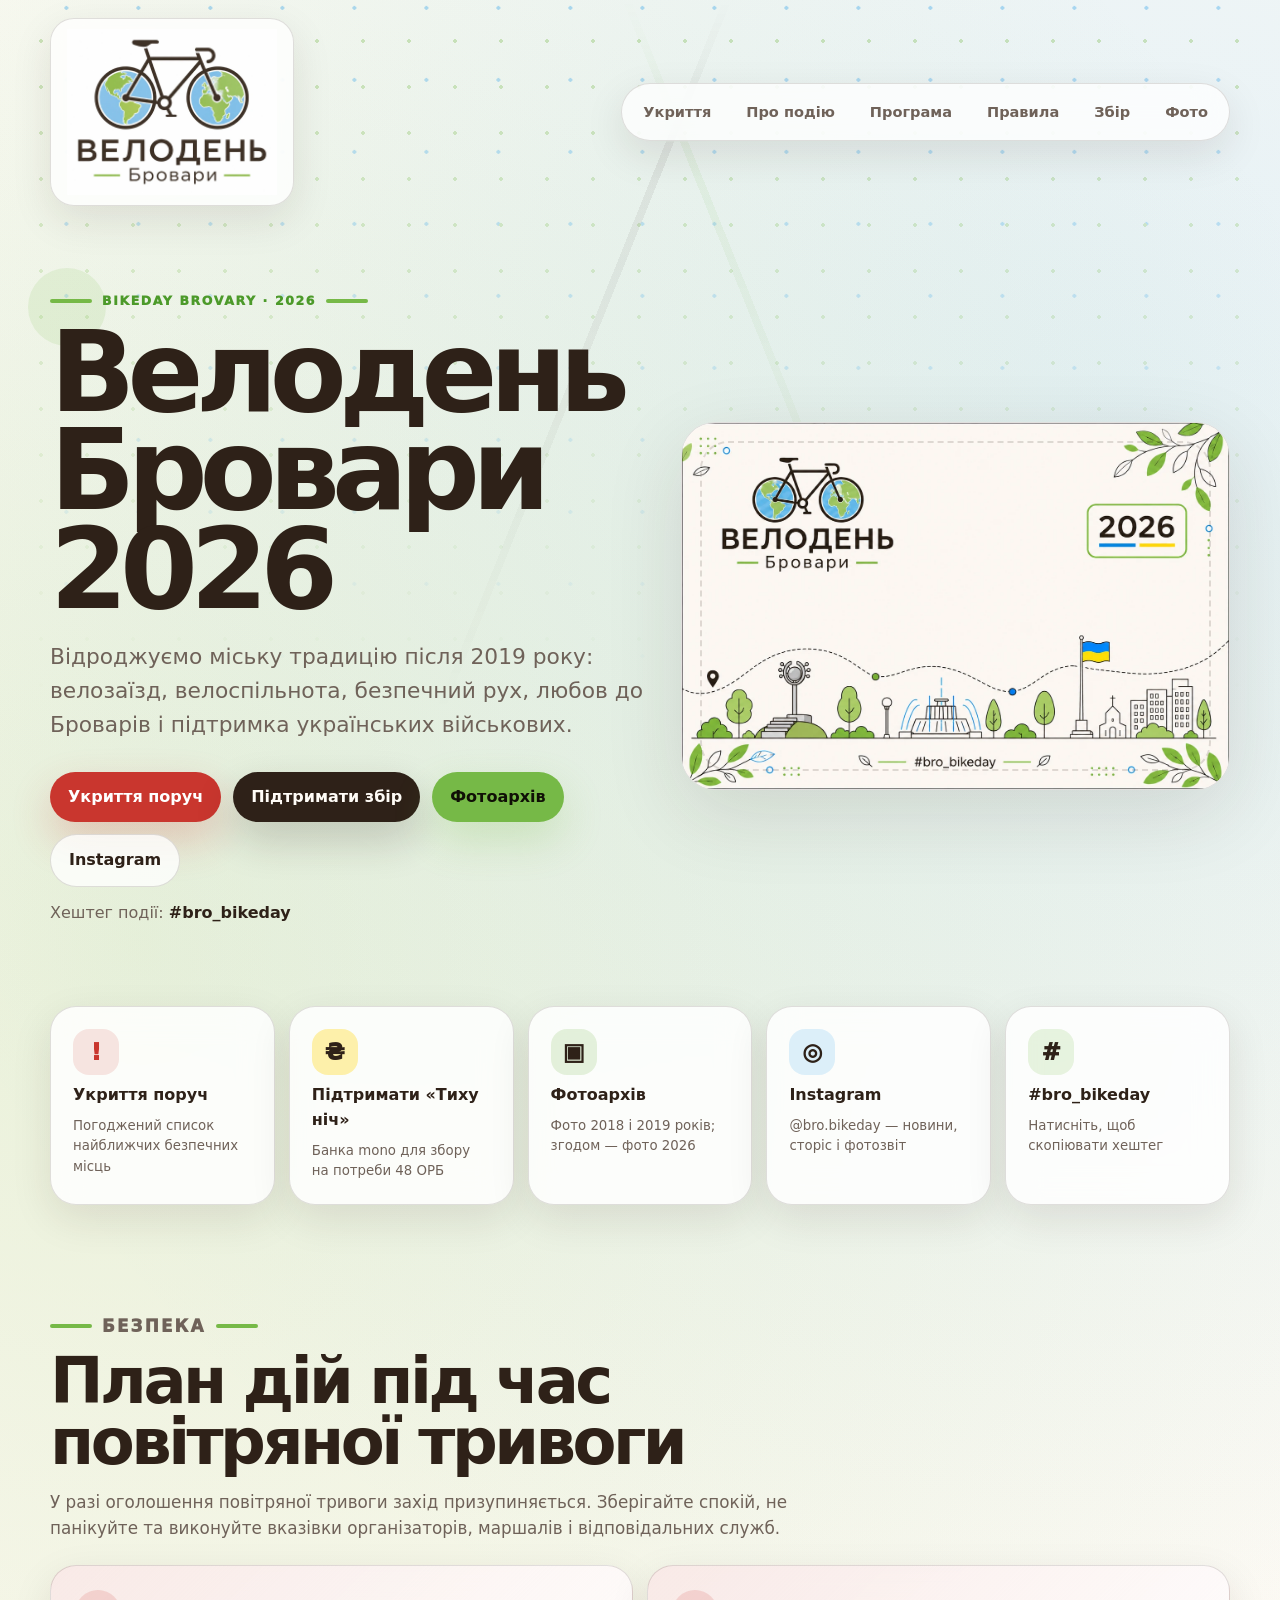
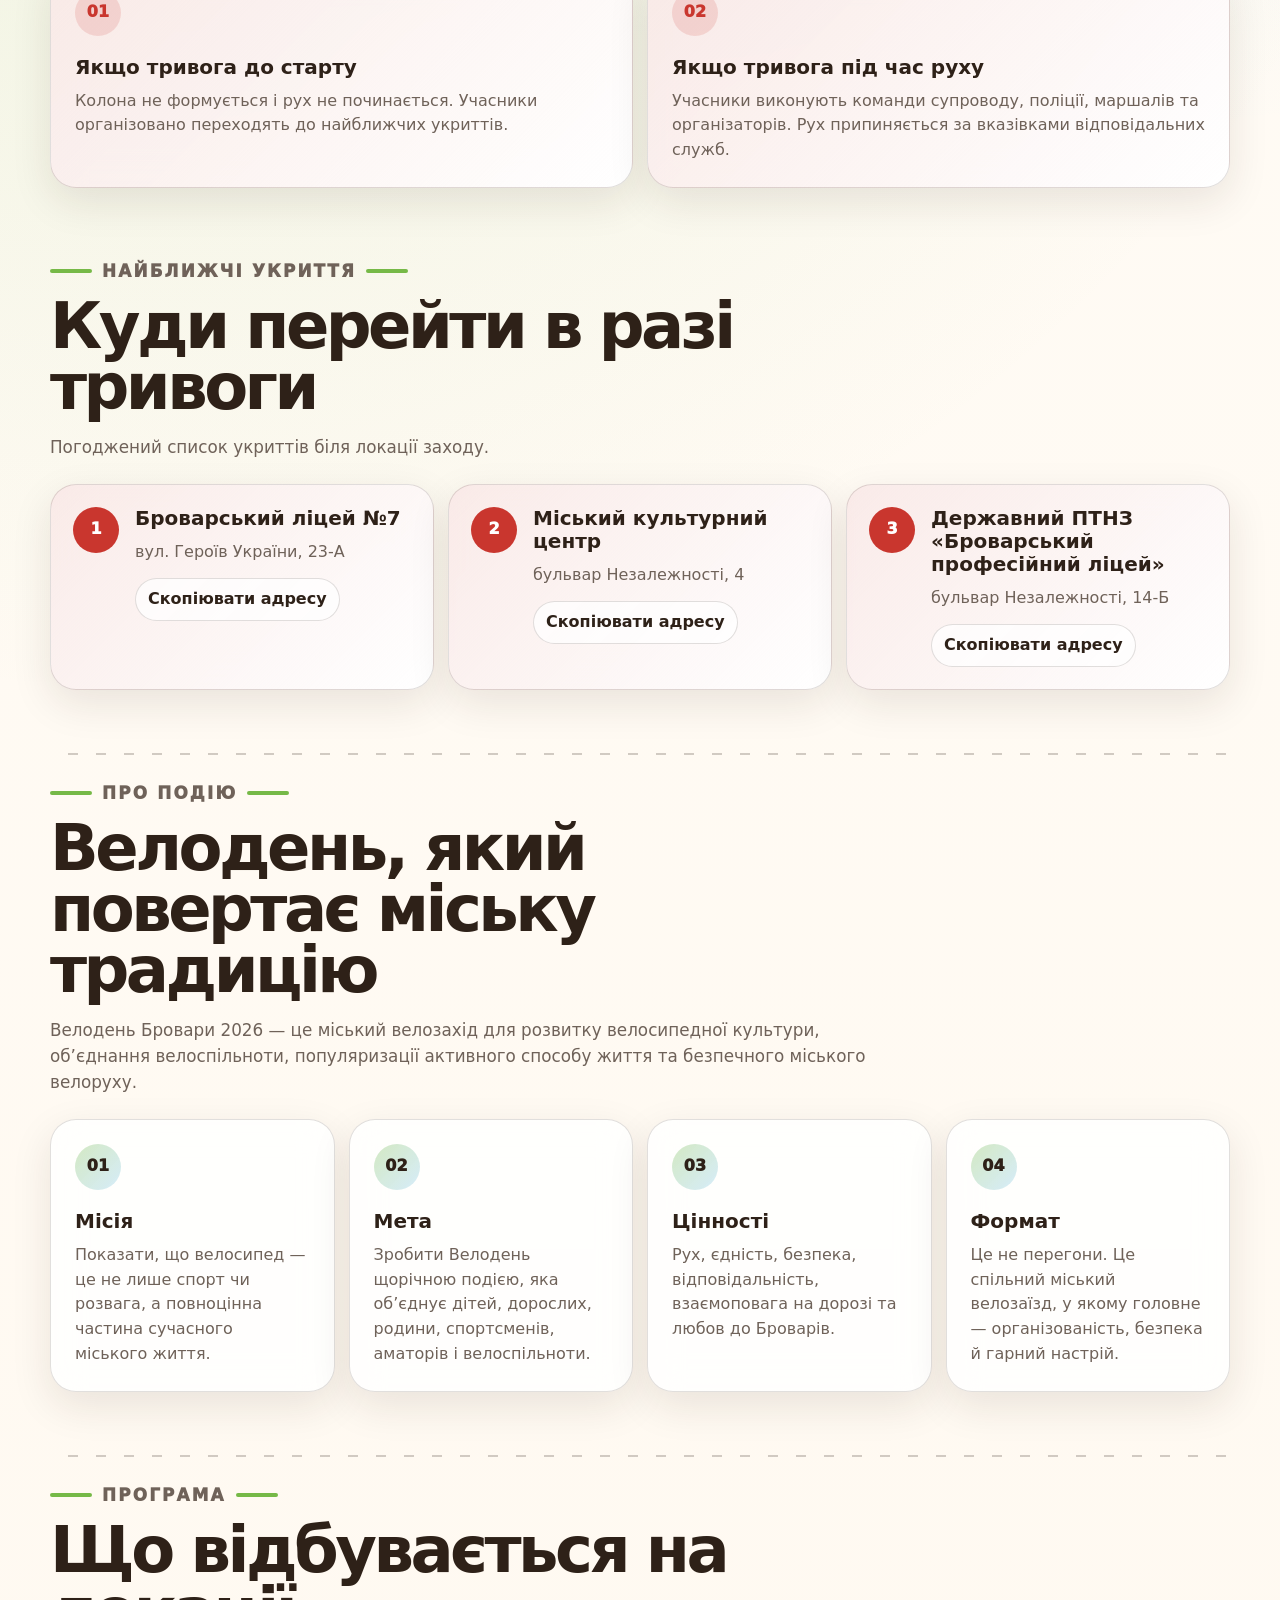
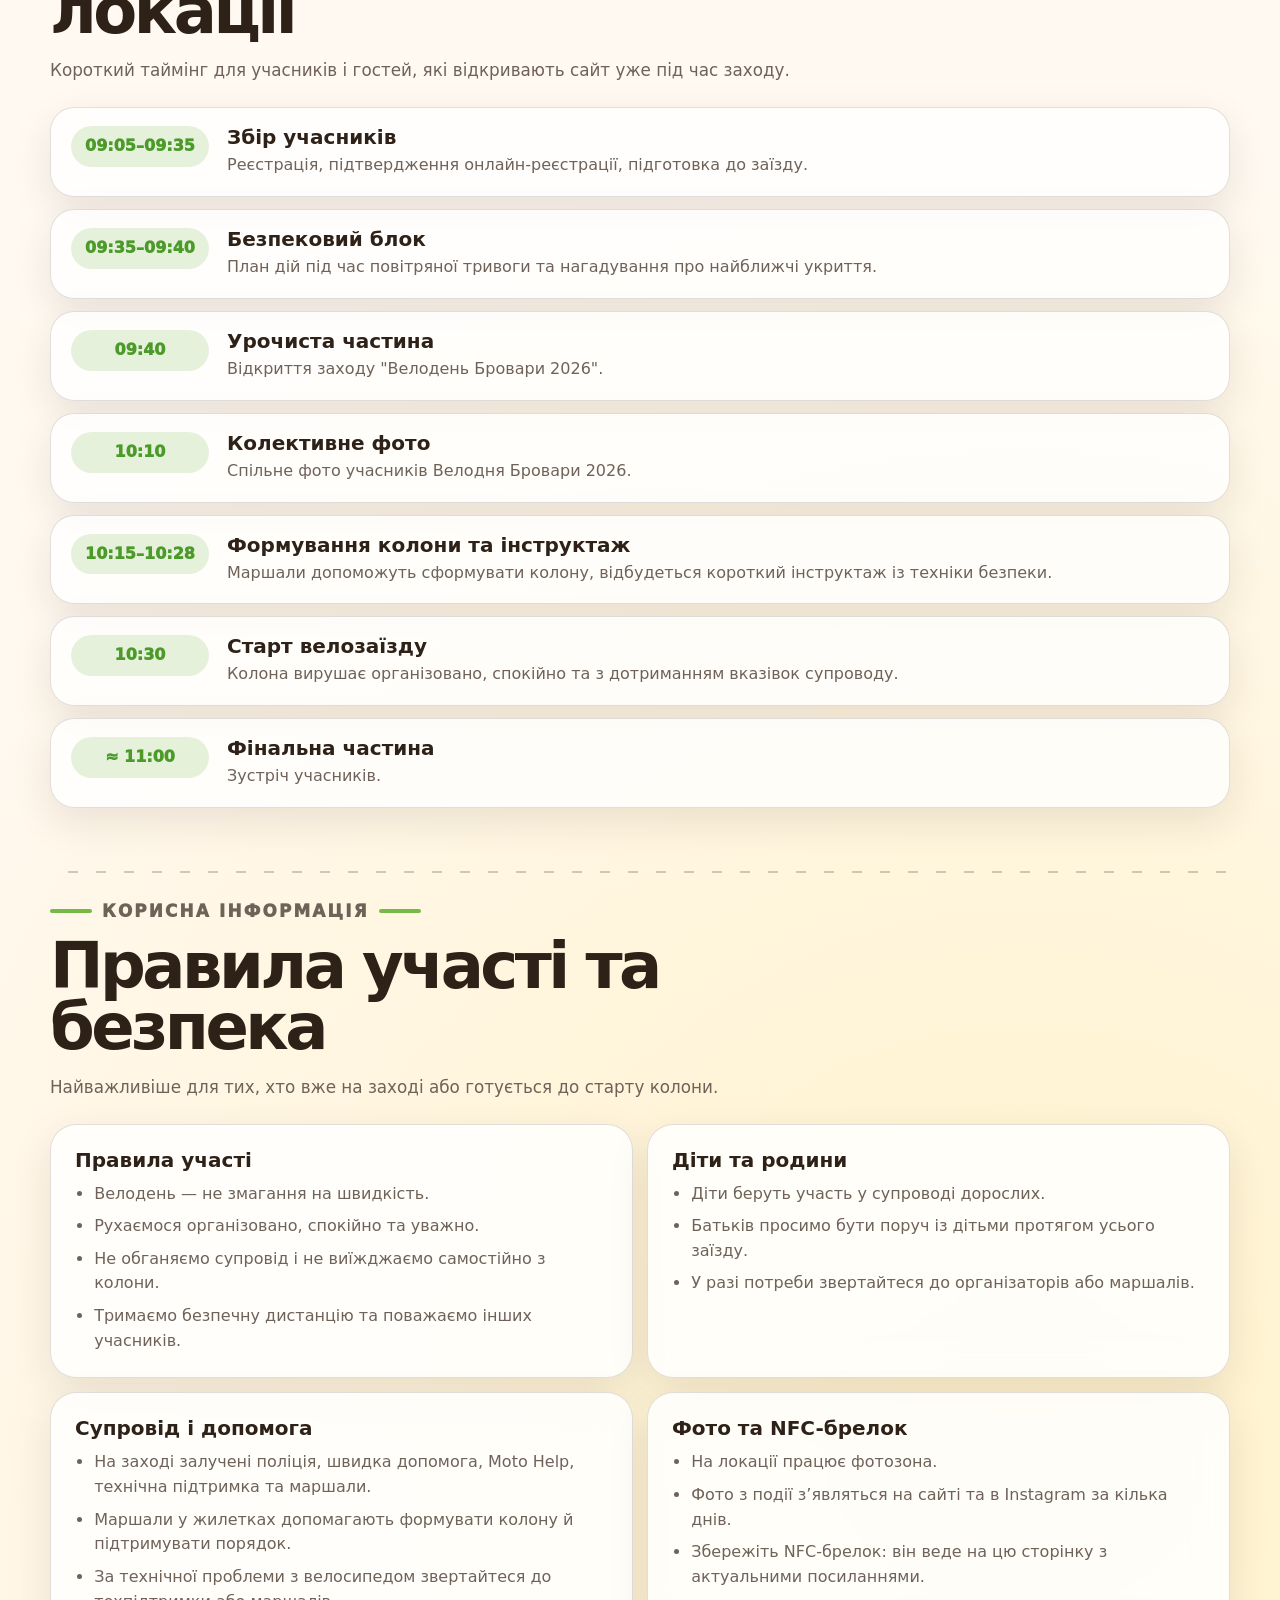
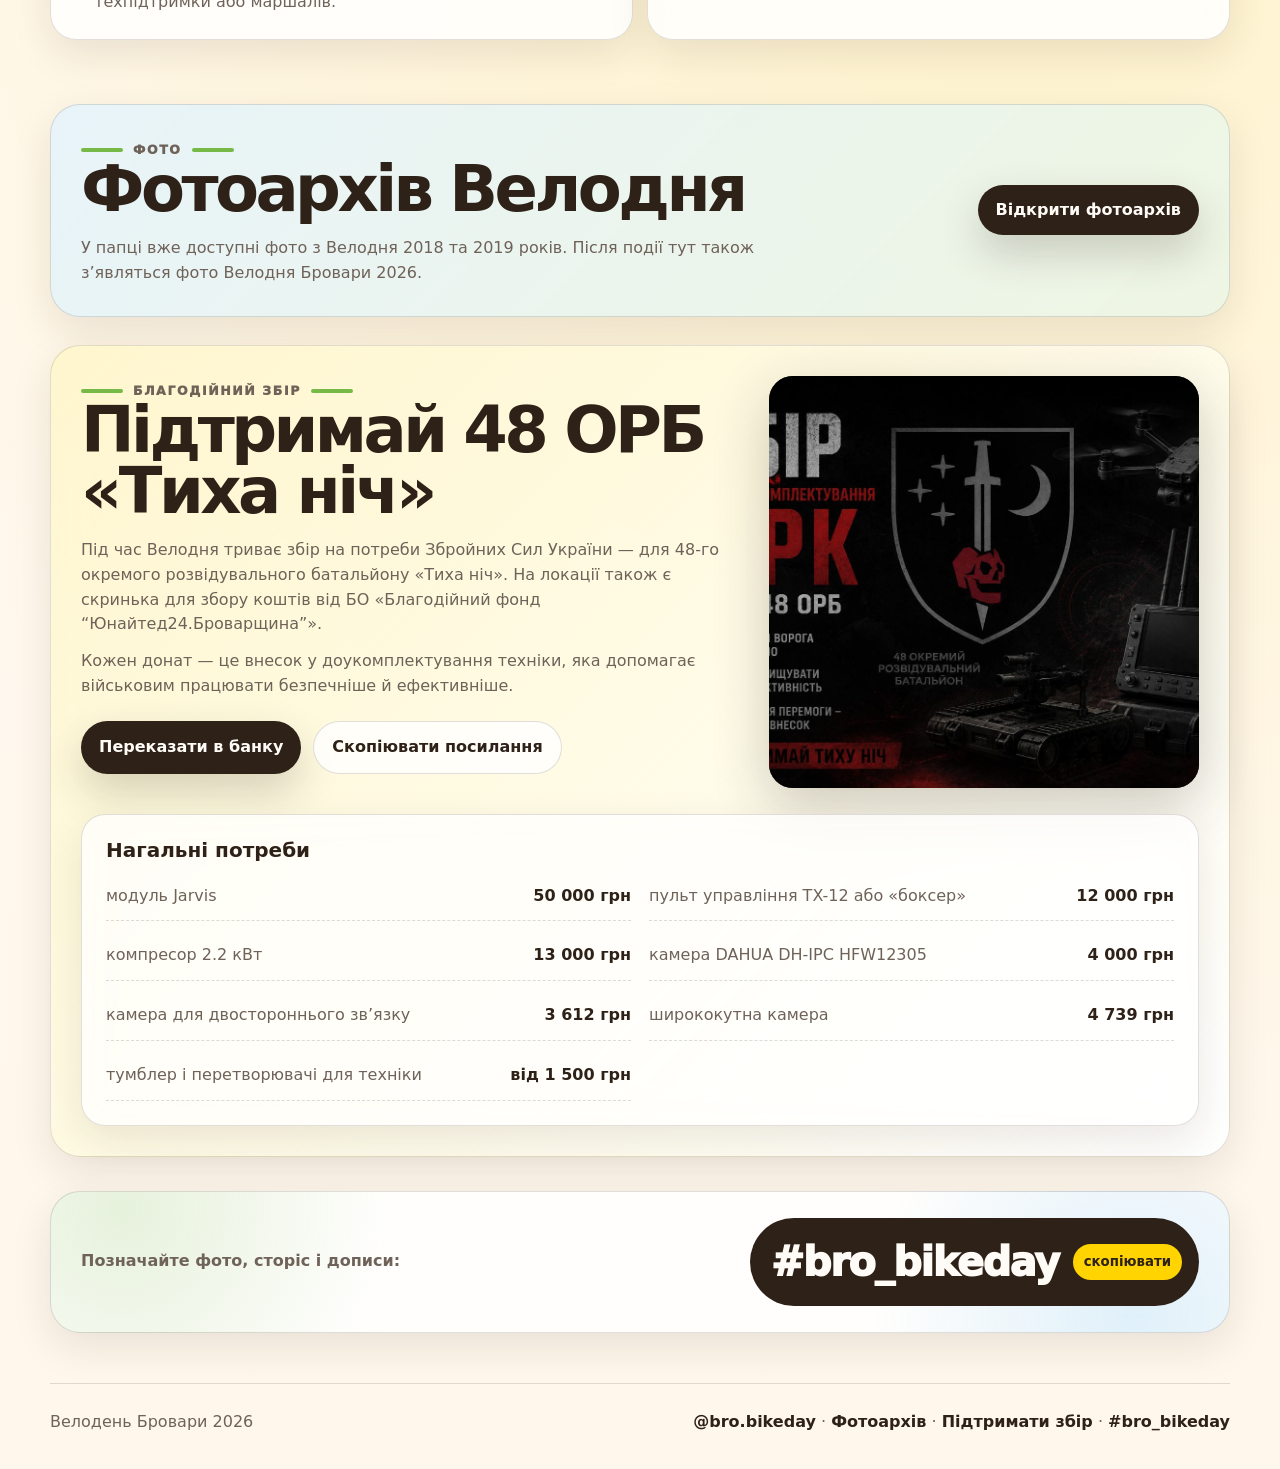
==== commit 0b07e3b0: "Update event timeline details in index.html" ====
--- a/2026/index.html
+++ b/2026/index.html
@@ -219,7 +219,7 @@
           <time>09:05–09:35</time>
           <div>
             <h3>Збір учасників</h3>
-            <p>Реєстрація, підтвердження онлайн-реєстрації, видача прапорців і брелоків, фотозона та техперевірка велосипедів.</p>
+            <p>Реєстрація, підтвердження онлайн-реєстрації, підготовка до заїзду.</p>
           </div>
         </article>
         <article class="timeline-item">
@@ -232,8 +232,8 @@
         <article class="timeline-item">
           <time>09:40</time>
           <div>
-            <h3>Урочисте відкриття</h3>
-            <p>Подяка захисникам і захисницям, хвилина мовчання, відкриття Велодня та місія події.</p>
+            <h3>Урочиста частина</h3>
+            <p>Відкриття заходу "Велодень Бровари 2026".</p>
           </div>
         </article>
         <article class="timeline-item">
@@ -247,7 +247,7 @@
           <time>10:15–10:28</time>
           <div>
             <h3>Формування колони та інструктаж</h3>
-            <p>Маршали допомагають формувати колону, після чого проводиться короткий інструктаж із техніки безпеки.</p>
+            <p>Маршали допоможуть сформувати колону, відбудеться короткий інструктаж із техніки безпеки.</p>
           </div>
         </article>
         <article class="timeline-item">
@@ -260,8 +260,8 @@
         <article class="timeline-item">
           <time>≈ 11:00</time>
           <div>
-            <h3>Повернення</h3>
-            <p>Зустріч учасників, вода, фотозона, подяки, нагадування про фото, Instagram і збір.</p>
+            <h3>Фінальна частина</h3>
+            <p>Зустріч учасників.</p>
           </div>
         </article>
       </div>
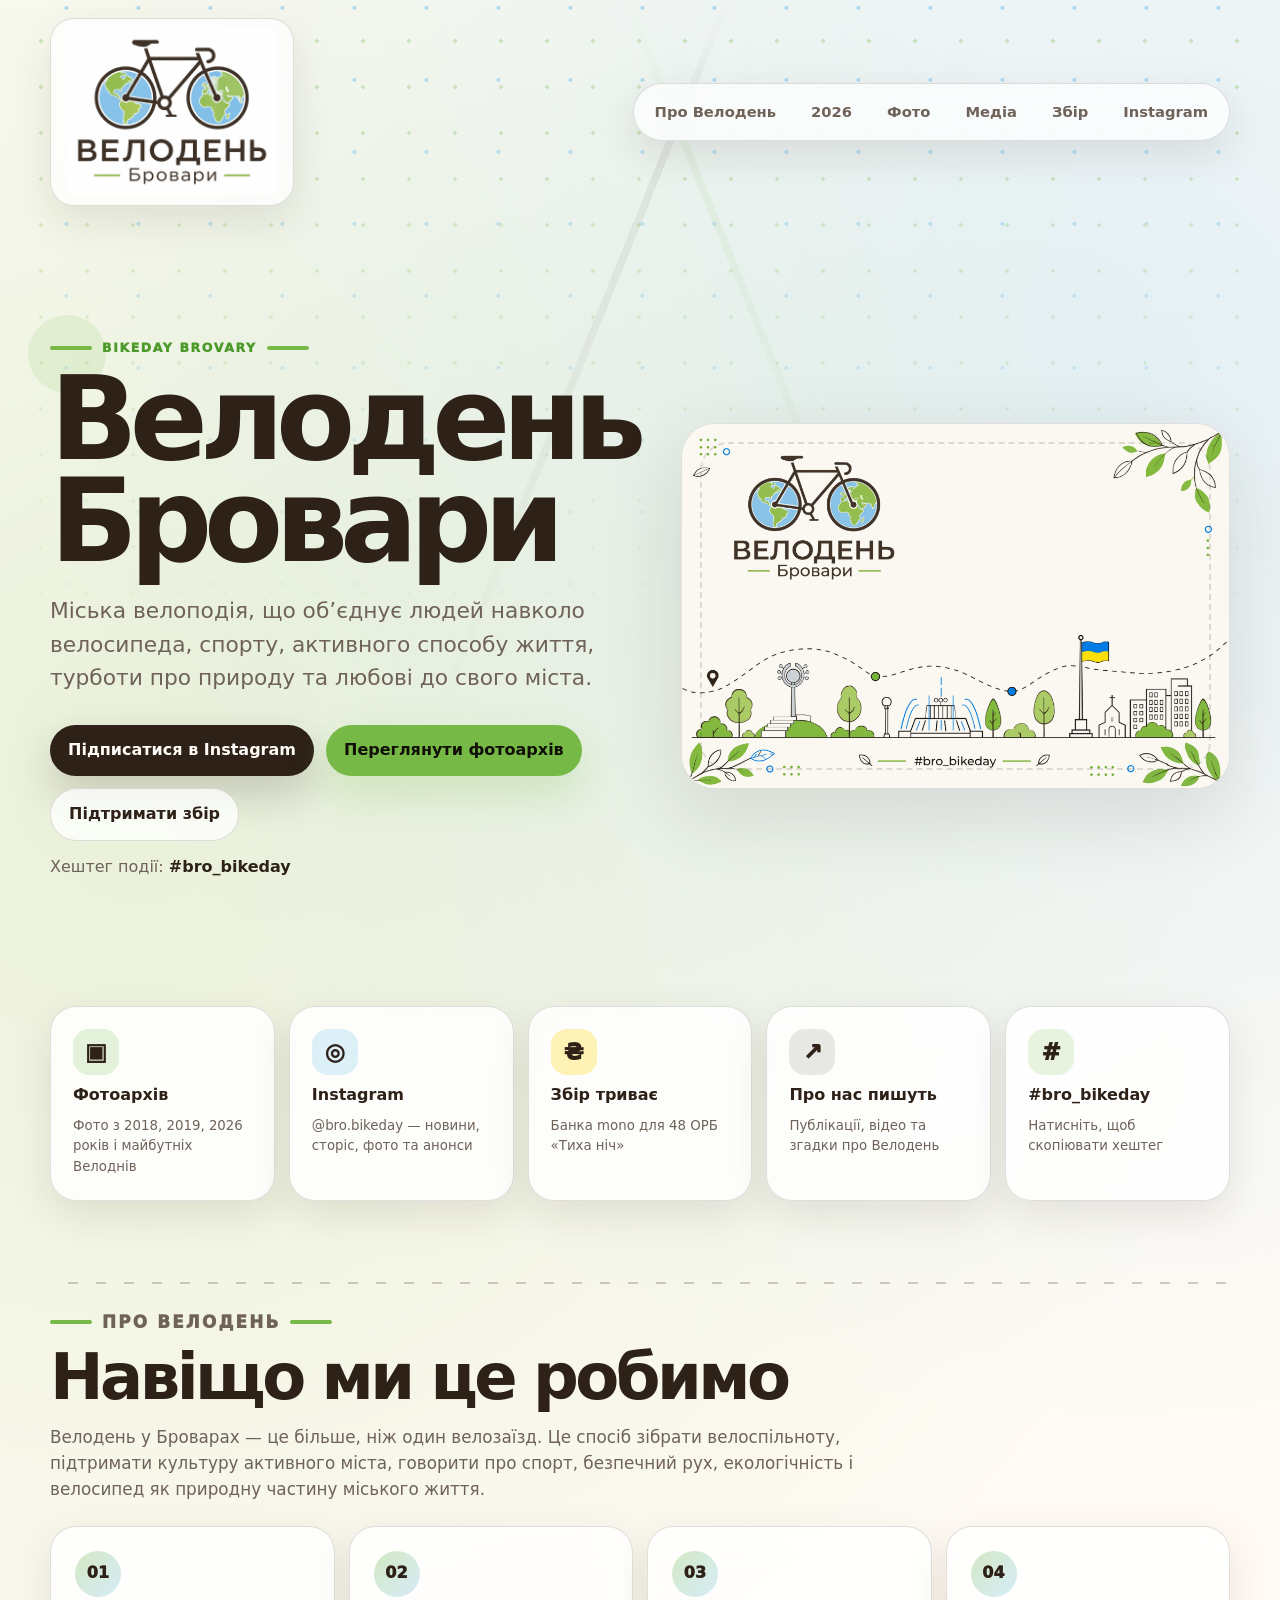
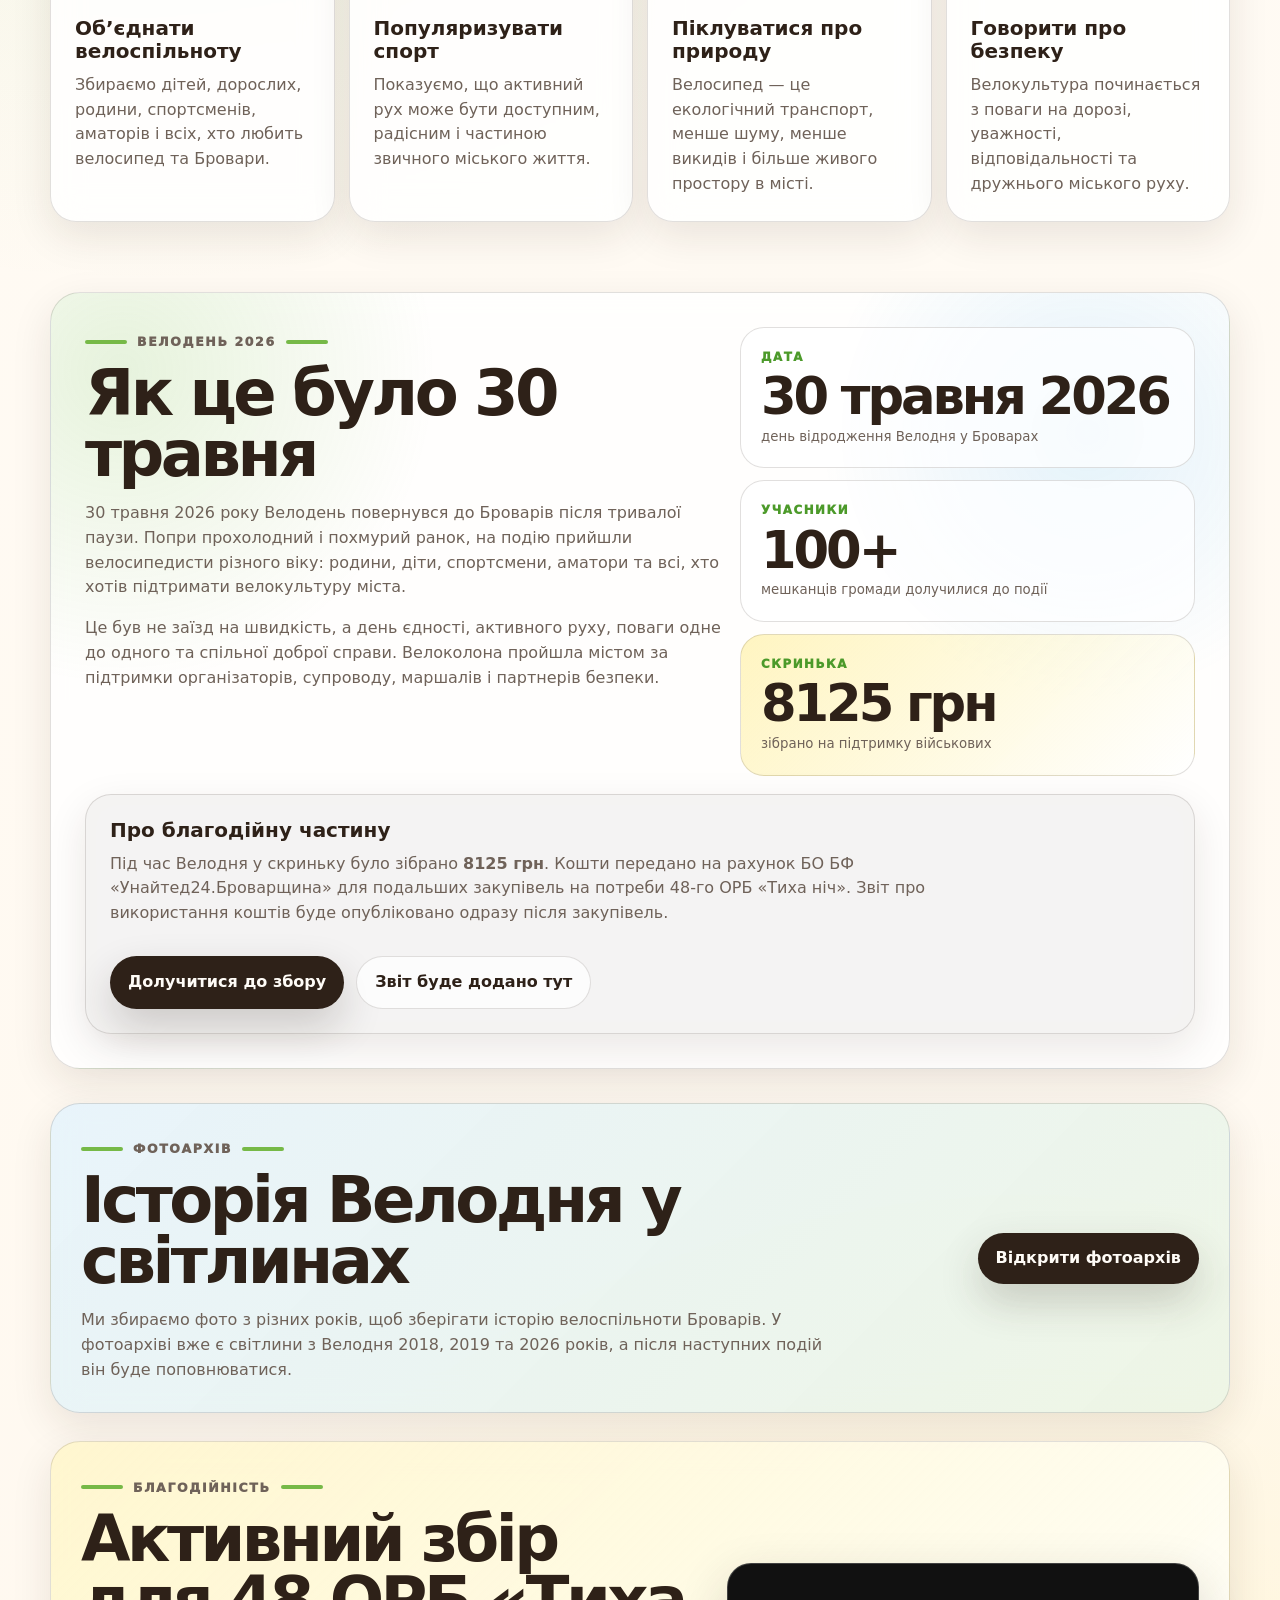
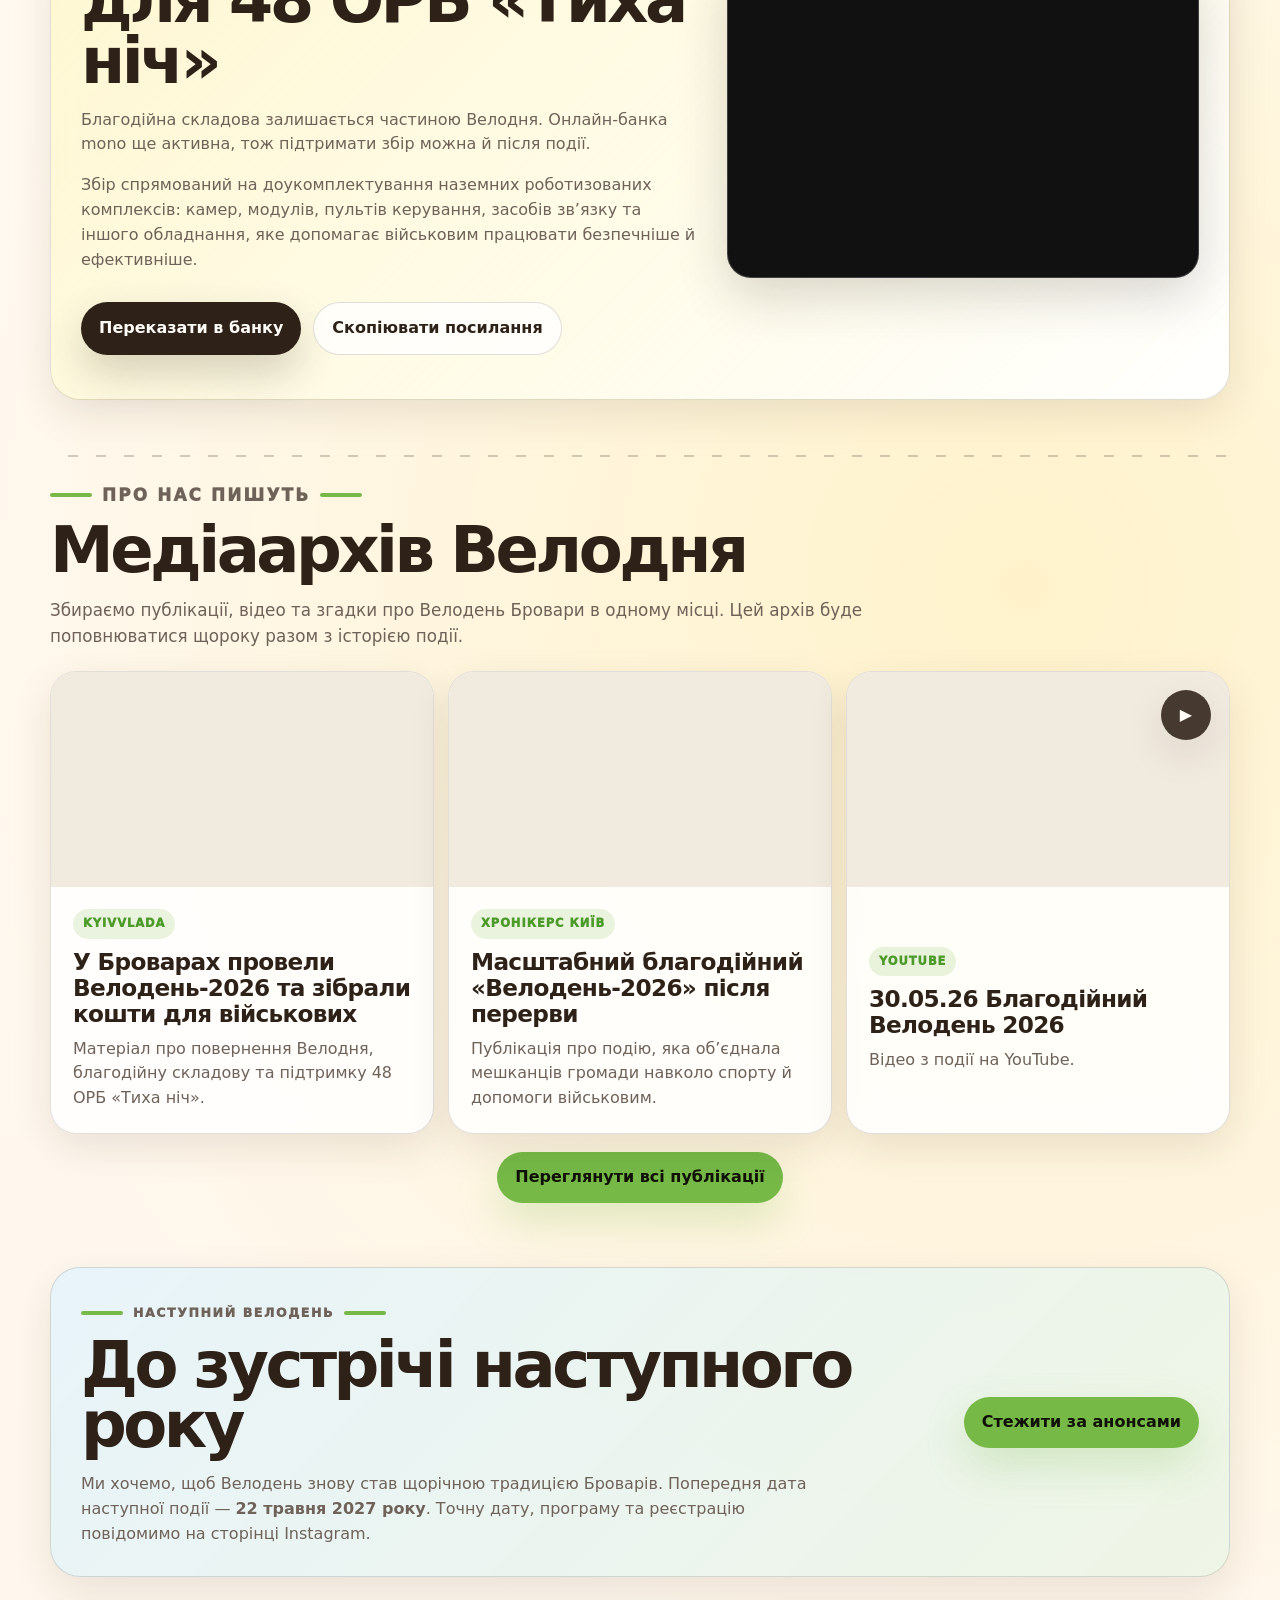
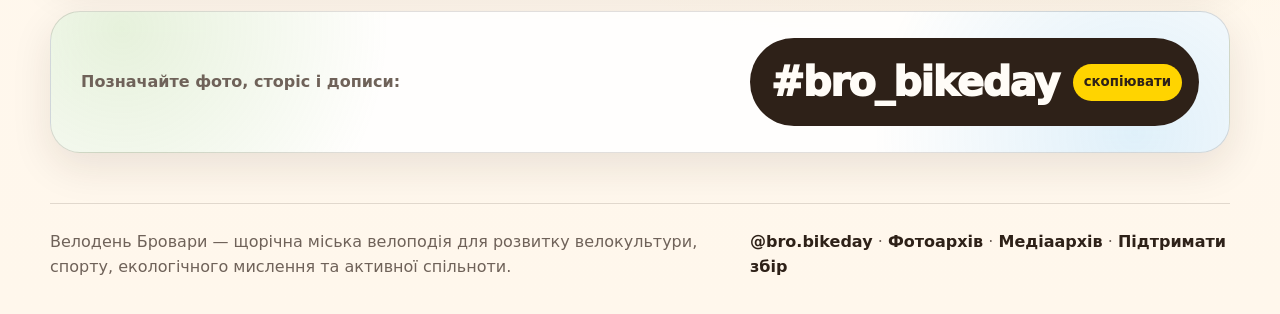
==== commit d2eed36d: "Add files via upload" ====
--- a/2026/index.html
+++ b/2026/index.html
@@ -3,384 +3,19 @@
 <head>
   <meta charset="utf-8">
   <meta name="viewport" content="width=device-width, initial-scale=1">
-  <meta name="theme-color" content="#fffcf7">
-  <title>Велодень Бровари 2026 — корисна інформація</title>
-  <meta name="description" content="Велодень Бровари 2026: укриття, правила участі, програма, фотоархів, Instagram @bro.bikeday та збір для 48 ОРБ “Тиха ніч”.">
-  <meta property="og:title" content="Велодень Бровари 2026">
-  <meta property="og:description" content="Корисна інформація для учасників: укриття, правила участі, фото, Instagram і збір для 48 ОРБ “Тиха ніч”.">
-  <meta property="og:type" content="website">
-  <meta property="og:url" content="https://bro-bikeday.pages.dev/2026/">
-  <meta property="og:image" content="https://bro-bikeday.pages.dev/assets/social-card.png">
-  <meta name="twitter:card" content="summary_large_image">
-  <meta name="twitter:title" content="Велодень Бровари 2026">
-  <meta name="twitter:description" content="Укриття · правила участі · фото · збір · @bro.bikeday · #bro_bikeday">
-  <meta name="twitter:image" content="https://bro-bikeday.pages.dev/assets/social-card.png">
-  <link rel="canonical" href="https://bro-bikeday.pages.dev/2026/">
+  <meta http-equiv="refresh" content="0; url=/#veloden-2026">
+  <title>Велодень Бровари 2026</title>
+  <meta name="description" content="Підсумки Велодня Бровари 2026, фотоархів, збір і звітність.">
+  <link rel="canonical" href="https://bro-bikeday.pages.dev/#veloden-2026">
   <link rel="icon" href="/assets/favicon.svg" type="image/svg+xml">
-  <link rel="apple-touch-icon" href="/assets/apple-touch-icon.png">
-  <link rel="preload" href="/assets/hero-2026.webp" as="image" type="image/webp">
   <link rel="stylesheet" href="/assets/styles.css">
 </head>
-<body>
-  <a class="skip-link" href="#main">До змісту</a>
-
-  <header class="site-header" aria-label="Шапка сайту">
-    <a class="brand" href="/2026/" aria-label="Велодень Бровари 2026">
-      <picture>
-        <source srcset="/assets/logo-lockup.webp" type="image/webp">
-        <img src="/assets/logo-lockup.png" alt="Велодень Бровари" width="860" height="680">
-      </picture>
-    </a>
-
-    <nav class="top-nav" aria-label="Основна навігація">
-      <a href="#shelters">Укриття</a>
-      <a href="#event">Про подію</a>
-      <a href="#program">Програма</a>
-      <a href="#rules">Правила</a>
-      <a href="#donate">Збір</a>
-      <a href="/photos" target="_blank" rel="noopener">Фото</a>
-    </nav>
-  </header>
-
-  <main id="main">
-    <section class="hero section-shell" aria-labelledby="hero-title">
-      <div class="hero-copy">
-        <p class="eyebrow">BikeDay Brovary · 2026</p>
-        <h1 id="hero-title">Велодень Бровари 2026</h1>
-        <p class="lead">
-          Відроджуємо міську традицію після 2019 року: велозаїзд, велоспільнота,
-          безпечний рух, любов до Броварів і підтримка українських військових.
-        </p>
-
-        <div class="hero-actions" aria-label="Швидкі дії">
-          <a class="button button-alert" href="#shelters">Укриття поруч</a>
-          <a class="button button-primary" href="/donate" target="_blank" rel="noopener">Підтримати збір</a>
-          <a class="button button-secondary" href="/photos" target="_blank" rel="noopener">Фотоархів</a>
-          <a class="button button-ghost" href="/ig" target="_blank" rel="noopener">Instagram</a>
-        </div>
-
-        <p class="microcopy" id="copy-status">Хештег події: <strong>#bro_bikeday</strong></p>
-      </div>
-
-      <figure class="hero-visual" aria-label="Дизайн Велодня Бровари 2026">
-        <picture>
-          <source srcset="/assets/hero-2026.webp" type="image/webp">
-          <img src="/assets/hero-2026.png" alt="Ілюстрація Велодень Бровари 2026 з символікою Броварів, велосипедом, прапором України та хештегом #bro_bikeday" width="1320" height="881">
-        </picture>
-      </figure>
-    </section>
-
-    <section class="quick-links section-shell" id="links" aria-label="Основні посилання">
-      <a class="link-card link-card-safety" href="#shelters">
-        <span class="card-icon" aria-hidden="true">!</span>
-        <strong>Укриття поруч</strong>
-        <small>Погоджений список найближчих безпечних місць</small>
-      </a>
-
-      <a class="link-card link-card-donate" href="/donate" target="_blank" rel="noopener">
-        <span class="card-icon" aria-hidden="true">₴</span>
-        <strong>Підтримати «Тиху ніч»</strong>
-        <small>Банка mono для збору на потреби 48 ОРБ</small>
-      </a>
-
-      <a class="link-card link-card-photos" href="/photos" target="_blank" rel="noopener">
-        <span class="card-icon" aria-hidden="true">▣</span>
-        <strong>Фотоархів</strong>
-        <small>Фото 2018 і 2019 років; згодом — фото 2026</small>
-      </a>
-
-      <a class="link-card link-card-instagram" href="/ig" target="_blank" rel="noopener">
-        <span class="card-icon" aria-hidden="true">◎</span>
-        <strong>Instagram</strong>
-        <small>@bro.bikeday — новини, сторіс і фотозвіт</small>
-      </a>
-
-      <button class="link-card link-card-button" type="button" data-copy="#bro_bikeday">
-        <span class="card-icon" aria-hidden="true">#</span>
-        <strong>#bro_bikeday</strong>
-        <small data-copy-label>Натисніть, щоб скопіювати хештег</small>
-      </button>
-    </section>
-
-    <section class="notice section-shell" id="safety" aria-labelledby="safety-title">
-      <div class="section-heading">
-        <p class="eyebrow">Безпека</p>
-        <h2 id="safety-title">План дій під час повітряної тривоги</h2>
-        <p>
-          У разі оголошення повітряної тривоги захід призупиняється. Зберігайте спокій,
-          не панікуйте та виконуйте вказівки організаторів, маршалів і відповідальних служб.
-        </p>
-      </div>
-
-      <div class="notice-grid" aria-label="Дії під час повітряної тривоги">
-        <article class="notice-card">
-          <span class="info-number">01</span>
-          <h3>Якщо тривога до старту</h3>
-          <p>Колона не формується і рух не починається. Учасники організовано переходять до найближчих укриттів.</p>
-        </article>
-
-        <article class="notice-card">
-          <span class="info-number">02</span>
-          <h3>Якщо тривога під час руху</h3>
-          <p>Учасники виконують команди супроводу, поліції, маршалів та організаторів. Рух припиняється за вказівками відповідальних служб.</p>
-        </article>
-      </div>
-    </section>
-
-    <section class="shelters section-shell" id="shelters" aria-labelledby="shelters-title">
-      <div class="section-heading">
-        <p class="eyebrow">Найближчі укриття</p>
-        <h2 id="shelters-title">Куди перейти в разі тривоги</h2>
-        <p>Погоджений список укриттів біля локації заходу.</p>
-      </div>
-
-      <div class="shelter-list" role="list">
-        <article class="shelter-card" role="listitem">
-          <span class="shelter-pin" aria-hidden="true">1</span>
-          <div>
-            <h3>Броварський ліцей №7</h3>
-            <p>вул. Героїв України, 23-А</p>
-            <button class="inline-copy" type="button" data-copy="Броварський ліцей №7, вул. Героїв України, 23-А">
-              <span data-copy-label>Скопіювати адресу</span>
-            </button>
-          </div>
-        </article>
-
-        <article class="shelter-card" role="listitem">
-          <span class="shelter-pin" aria-hidden="true">2</span>
-          <div>
-            <h3>Міський культурний центр</h3>
-            <p>бульвар Незалежності, 4</p>
-            <button class="inline-copy" type="button" data-copy="Міський культурний центр, бульвар Незалежності, 4">
-              <span data-copy-label>Скопіювати адресу</span>
-            </button>
-          </div>
-        </article>
-
-        <article class="shelter-card" role="listitem">
-          <span class="shelter-pin" aria-hidden="true">3</span>
-          <div>
-            <h3>Державний ПТНЗ «Броварський професійний ліцей»</h3>
-            <p>бульвар Незалежності, 14-Б</p>
-            <button class="inline-copy" type="button" data-copy="Державний ПТНЗ «Броварський професійний ліцей», бульвар Незалежності, 14-Б">
-              <span data-copy-label>Скопіювати адресу</span>
-            </button>
-          </div>
-        </article>
-      </div>
-    </section>
-
-    <section class="event section-shell" id="event" aria-labelledby="event-title">
-      <div class="section-heading">
-        <p class="eyebrow">Про подію</p>
-        <h2 id="event-title">Велодень, який повертає міську традицію</h2>
-        <p>
-          Велодень Бровари 2026 — це міський велозахід для розвитку велосипедної культури,
-          об’єднання велоспільноти, популяризації активного способу життя та безпечного міського велоруху.
-        </p>
-      </div>
-
-      <div class="event-grid" aria-label="Місія та мета події">
-        <article class="info-card">
-          <span class="info-number">01</span>
-          <h3>Місія</h3>
-          <p>Показати, що велосипед — це не лише спорт чи розвага, а повноцінна частина сучасного міського життя.</p>
-        </article>
-
-        <article class="info-card">
-          <span class="info-number">02</span>
-          <h3>Мета</h3>
-          <p>Зробити Велодень щорічною подією, яка об’єднує дітей, дорослих, родини, спортсменів, аматорів і велоспільноти.</p>
-        </article>
-
-        <article class="info-card">
-          <span class="info-number">03</span>
-          <h3>Цінності</h3>
-          <p>Рух, єдність, безпека, відповідальність, взаємоповага на дорозі та любов до Броварів.</p>
-        </article>
-
-        <article class="info-card">
-          <span class="info-number">04</span>
-          <h3>Формат</h3>
-          <p>Це не перегони. Це спільний міський велозаїзд, у якому головне — організованість, безпека й гарний настрій.</p>
-        </article>
-      </div>
-    </section>
-
-    <section class="timeline-section section-shell" id="program" aria-labelledby="program-title">
-      <div class="section-heading">
-        <p class="eyebrow">Програма</p>
-        <h2 id="program-title">Що відбувається на локації</h2>
-        <p>Короткий таймінг для учасників і гостей, які відкривають сайт уже під час заходу.</p>
-      </div>
-
-      <div class="timeline" aria-label="Таймінг заходу">
-        <article class="timeline-item">
-          <time>09:05–09:35</time>
-          <div>
-            <h3>Збір учасників</h3>
-            <p>Реєстрація, підтвердження онлайн-реєстрації, підготовка до заїзду.</p>
-          </div>
-        </article>
-        <article class="timeline-item">
-          <time>09:35–09:40</time>
-          <div>
-            <h3>Безпековий блок</h3>
-            <p>План дій під час повітряної тривоги та нагадування про найближчі укриття.</p>
-          </div>
-        </article>
-        <article class="timeline-item">
-          <time>09:40</time>
-          <div>
-            <h3>Урочиста частина</h3>
-            <p>Відкриття заходу "Велодень Бровари 2026".</p>
-          </div>
-        </article>
-        <article class="timeline-item">
-          <time>10:10</time>
-          <div>
-            <h3>Колективне фото</h3>
-            <p>Спільне фото учасників Велодня Бровари 2026.</p>
-          </div>
-        </article>
-        <article class="timeline-item">
-          <time>10:15–10:28</time>
-          <div>
-            <h3>Формування колони та інструктаж</h3>
-            <p>Маршали допоможуть сформувати колону, відбудеться короткий інструктаж із техніки безпеки.</p>
-          </div>
-        </article>
-        <article class="timeline-item">
-          <time>10:30</time>
-          <div>
-            <h3>Старт велозаїзду</h3>
-            <p>Колона вирушає організовано, спокійно та з дотриманням вказівок супроводу.</p>
-          </div>
-        </article>
-        <article class="timeline-item">
-          <time>≈ 11:00</time>
-          <div>
-            <h3>Фінальна частина</h3>
-            <p>Зустріч учасників.</p>
-          </div>
-        </article>
-      </div>
-    </section>
-
-    <section class="rules section-shell" id="rules" aria-labelledby="rules-title">
-      <div class="section-heading">
-        <p class="eyebrow">Корисна інформація</p>
-        <h2 id="rules-title">Правила участі та безпека</h2>
-        <p>Найважливіше для тих, хто вже на заході або готується до старту колони.</p>
-      </div>
-
-      <div class="rules-grid">
-        <article class="rule-card">
-          <h3>Правила участі</h3>
-          <ul>
-            <li>Велодень — не змагання на швидкість.</li>
-            <li>Рухаємося організовано, спокійно та уважно.</li>
-            <li>Не обганяємо супровід і не виїжджаємо самостійно з колони.</li>
-            <li>Тримаємо безпечну дистанцію та поважаємо інших учасників.</li>
-          </ul>
-        </article>
-
-        <article class="rule-card">
-          <h3>Діти та родини</h3>
-          <ul>
-            <li>Діти беруть участь у супроводі дорослих.</li>
-            <li>Батьків просимо бути поруч із дітьми протягом усього заїзду.</li>
-            <li>У разі потреби звертайтеся до організаторів або маршалів.</li>
-          </ul>
-        </article>
-
-        <article class="rule-card">
-          <h3>Супровід і допомога</h3>
-          <ul>
-            <li>На заході залучені поліція, швидка допомога, Moto Help, технічна підтримка та маршали.</li>
-            <li>Маршали у жилетках допомагають формувати колону й підтримувати порядок.</li>
-            <li>За технічної проблеми з велосипедом звертайтеся до техпідтримки або маршалів.</li>
-          </ul>
-        </article>
-
-        <article class="rule-card">
-          <h3>Фото та NFC-брелок</h3>
-          <ul>
-            <li>На локації працює фотозона.</li>
-            <li>Фото з події з’являться на сайті та в Instagram за кілька днів.</li>
-            <li>Збережіть NFC-брелок: він веде на цю сторінку з актуальними посиланнями.</li>
-          </ul>
-        </article>
-      </div>
-    </section>
-
-    <section class="feature section-shell" id="photos" aria-labelledby="photos-title">
-      <div>
-        <p class="eyebrow">Фото</p>
-        <h2 id="photos-title">Фотоархів Велодня</h2>
-        <p>
-          У папці вже доступні фото з Велодня 2018 та 2019 років. Після події тут також з’являться фото Велодня Бровари 2026.
-        </p>
-      </div>
-      <a class="button button-primary" href="/photos" target="_blank" rel="noopener">Відкрити фотоархів</a>
-    </section>
-
-    <section class="donate section-shell" id="donate" aria-labelledby="donate-title">
-      <div class="donate-copy">
-        <p class="eyebrow">Благодійний збір</p>
-        <h2 id="donate-title">Підтримай 48 ОРБ «Тиха ніч»</h2>
-        <p>
-          Під час Велодня триває збір на потреби Збройних Сил України — для 48-го окремого розвідувального батальйону «Тиха ніч».
-          На локації також є скринька для збору коштів від БО «Благодійний фонд “Юнайтед24.Броварщина”».
-        </p>
-        <p>
-          Кожен донат — це внесок у доукомплектування техніки, яка допомагає військовим працювати безпечніше й ефективніше.
-        </p>
-        <div class="donate-actions">
-          <a class="button button-primary" href="/donate" target="_blank" rel="noopener">Переказати в банку</a>
-          <button class="button button-ghost" type="button" data-copy="https://send.monobank.ua/jar/7V6PwAWWWL">
-            <span data-copy-label>Скопіювати посилання</span>
-          </button>
-        </div>
-      </div>
-
-      <figure class="donate-visual">
-        <img src="/assets/donate-banner.jpg" alt="Збір на доукомплектування НРК для 48 ОРБ Тиха ніч" width="1280" height="853" loading="lazy">
-      </figure>
-
-      <div class="needs-card" aria-labelledby="needs-title">
-        <h3 id="needs-title">Нагальні потреби</h3>
-        <ul class="needs-list">
-          <li><span>модуль Jarvis</span><strong>50 000 грн</strong></li>
-          <li><span>пульт управління TX-12 або «боксер»</span><strong>12 000 грн</strong></li>
-          <li><span>компресор 2.2 кВт</span><strong>13 000 грн</strong></li>
-          <li><span>камера DAHUA DH-IPC HFW12305</span><strong>4 000 грн</strong></li>
-          <li><span>камера для двостороннього зв’язку</span><strong>3 612 грн</strong></li>
-          <li><span>ширококутна камера</span><strong>4 739 грн</strong></li>
-          <li><span>тумблер і перетворювачі для техніки</span><strong>від 1 500 грн</strong></li>
-        </ul>
-      </div>
-    </section>
-
-    <section class="hashtag section-shell" aria-label="Хештег події">
-      <p>Позначайте фото, сторіс і дописи:</p>
-      <button class="hashtag-button" type="button" data-copy="#bro_bikeday">
-        <span>#bro_bikeday</span>
-        <small data-copy-label>скопіювати</small>
-      </button>
-    </section>
+<body class="redirect-page">
+  <main class="section-shell redirect-box">
+    <p class="eyebrow">BikeDay Brovary · 2026</p>
+    <h1>Велодень Бровари 2026</h1>
+    <p>Переходимо до підсумків Велодня 2026 на головній сторінці…</p>
+    <p><a class="button button-primary" href="/#veloden-2026">Відкрити підсумки</a></p>
   </main>
-
-  <footer class="site-footer section-shell">
-    <p>Велодень Бровари 2026</p>
-    <p>
-      <a href="/ig" target="_blank" rel="noopener">@bro.bikeday</a>
-      · <a href="/photos" target="_blank" rel="noopener">Фотоархів</a>
-      · <a href="/donate" target="_blank" rel="noopener">Підтримати збір</a>
-      · <button class="text-button" type="button" data-copy="#bro_bikeday">#bro_bikeday</button>
-    </p>
-  </footer>
-
-  <script src="/assets/app.js" defer></script>
 </body>
 </html>
--- a/assets/styles.css
+++ b/assets/styles.css
@@ -11,8 +11,7 @@
   --green-dark: #4c9a2a;
   --blue: #1e9ae8;
   --yellow: #ffd400;
-  --red: #c9362e;
-  --red-soft: rgba(201, 54, 46, .12);
+  --red: #a71919;
   --shadow: 0 24px 80px rgba(46, 33, 24, .12);
   --shadow-soft: 0 14px 40px rgba(46, 33, 24, .10);
   --radius: 30px;
@@ -47,7 +46,7 @@
 }
 
 body::before {
-  opacity: .34;
+  opacity: .32;
   background-image:
     radial-gradient(var(--green) 2px, transparent 2px),
     radial-gradient(var(--blue) 2px, transparent 2px);
@@ -67,22 +66,21 @@
 picture { display: block; max-width: 100%; }
 
 a { color: inherit; text-decoration: none; }
-
 button { font: inherit; }
 
 h1, h2, h3, p { margin-top: 0; }
 
 h1 {
   margin-bottom: 22px;
-  max-width: 780px;
-  font-size: clamp(3.1rem, 9vw, 7rem);
+  max-width: 760px;
+  font-size: clamp(3.2rem, 9vw, 7.2rem);
   line-height: .88;
   letter-spacing: -.07em;
 }
 
 h2 {
   margin-bottom: 16px;
-  font-size: clamp(2.05rem, 5vw, 4.25rem);
+  font-size: clamp(2.1rem, 5vw, 4.4rem);
   line-height: .95;
   letter-spacing: -.055em;
 }
@@ -92,13 +90,6 @@
   font-size: 1.25rem;
   line-height: 1.15;
 }
-
-ul {
-  margin: 0;
-  padding-left: 1.2rem;
-}
-
-li + li { margin-top: .48rem; }
 
 .skip-link {
   position: absolute;
@@ -141,7 +132,7 @@
   padding: 10px 14px;
   border: 1px solid var(--line);
   border-radius: 24px;
-  background: rgba(255, 255, 255, .78);
+  background: rgba(255, 255, 255, .74);
   box-shadow: var(--shadow-soft);
   backdrop-filter: blur(16px);
 }
@@ -153,14 +144,11 @@
 
 .top-nav {
   display: flex;
-  flex-wrap: wrap;
-  justify-content: flex-end;
   gap: 7px;
-  max-width: 780px;
   padding: 7px;
   border: 1px solid var(--line);
   border-radius: 999px;
-  background: rgba(255, 255, 255, .76);
+  background: rgba(255, 255, 255, .72);
   box-shadow: var(--shadow-soft);
   backdrop-filter: blur(16px);
 }
@@ -170,11 +158,12 @@
   border-radius: 999px;
   color: var(--muted);
   font-weight: 900;
-  font-size: .91rem;
+  font-size: .92rem;
 }
 
 .top-nav a:hover,
-.top-nav a:focus-visible {
+.top-nav a:focus-visible,
+.top-nav a[aria-current="page"] {
   color: var(--text);
   background: rgba(118, 185, 71, .16);
   outline: none;
@@ -225,12 +214,13 @@
 }
 
 .lead {
-  max-width: 690px;
+  max-width: 720px;
   color: var(--muted);
   font-size: clamp(1.08rem, 2.2vw, 1.36rem);
 }
 
 .hero-actions,
+.inline-actions,
 .donate-actions {
   display: flex;
   flex-wrap: wrap;
@@ -238,7 +228,7 @@
   margin: 30px 0 14px;
 }
 
-.donate-actions { margin-top: 22px; }
+.inline-actions { margin-bottom: 0; }
 
 .button {
   display: inline-flex;
@@ -259,8 +249,8 @@
 .link-card:focus-visible,
 .hashtag-button:hover,
 .hashtag-button:focus-visible,
-.inline-copy:hover,
-.inline-copy:focus-visible {
+.media-card:hover,
+.media-card:focus-visible {
   transform: translateY(-2px);
 }
 
@@ -279,15 +269,9 @@
   box-shadow: 0 18px 42px rgba(118, 185, 71, .24);
 }
 
-.button-alert {
-  background: var(--red);
-  color: white;
-  box-shadow: 0 18px 42px rgba(201, 54, 46, .24);
-}
-
 .button-ghost {
   color: var(--text);
-  background: rgba(255, 255, 255, .78);
+  background: rgba(255, 255, 255, .75);
   border: 1px solid var(--line);
 }
 
@@ -326,21 +310,21 @@
 
 .quick-links {
   display: grid;
-  grid-template-columns: repeat(auto-fit, minmax(190px, 1fr));
+  grid-template-columns: repeat(5, minmax(0, 1fr));
   gap: 14px;
   padding: 20px 0 54px;
 }
 
 .link-card,
 .info-card,
-.notice-card,
-.shelter-card,
-.rule-card,
 .feature,
 .donate,
 .hashtag,
 .redirect-box,
-.needs-card {
+.recap,
+.recap-note,
+.media-card,
+.page-hero {
   border: 1px solid var(--line);
   background: var(--card);
   box-shadow: var(--shadow-soft);
@@ -358,7 +342,9 @@
 }
 
 .link-card:hover,
-.link-card:focus-visible {
+.link-card:focus-visible,
+.media-card:hover,
+.media-card:focus-visible {
   background: var(--card-strong);
   box-shadow: var(--shadow);
   outline: none;
@@ -371,7 +357,8 @@
   cursor: pointer;
 }
 
-.card-icon {
+.card-icon,
+.plain-icon {
   width: 46px;
   height: 46px;
   display: inline-grid;
@@ -385,31 +372,27 @@
 
 .link-card-instagram .card-icon { background: rgba(30, 154, 232, .14); }
 .link-card-photos .card-icon { background: rgba(118, 185, 71, .18); }
-.link-card-donate .card-icon { background: rgba(255, 212, 0, .32); }
-.link-card-safety .card-icon { background: var(--red-soft); color: var(--red); }
+.link-card-donate .card-icon { background: rgba(255, 212, 0, .28); }
+.link-card-media .card-icon { background: rgba(46, 33, 24, .10); }
 
 .link-card small,
 .info-card p,
-.notice-card p,
-.shelter-card p,
 .section-heading p,
 .feature p,
 .donate p,
 .footer-note,
-.rule-card li { color: var(--muted); }
+.media-card p,
+.stat-card small { color: var(--muted); }
 
 .event,
-.notice,
-.shelters,
-.timeline-section,
-.rules {
+.media-teaser,
+.media-page {
   padding: 52px 0 36px;
   position: relative;
 }
 
 .event::before,
-.timeline-section::before,
-.rules::before {
+.media-teaser::before {
   content: "";
   position: absolute;
   left: 0;
@@ -428,33 +411,17 @@
 
 .section-heading p { font-size: 1.05rem; }
 
-.event-grid,
-.notice-grid,
-.rules-grid {
+.event-grid {
   display: grid;
   grid-template-columns: repeat(4, minmax(0, 1fr));
   gap: 14px;
 }
 
-.notice-grid { grid-template-columns: repeat(2, minmax(0, 1fr)); }
-.rules-grid { grid-template-columns: repeat(2, minmax(0, 1fr)); }
-
-.info-card,
-.notice-card,
-.rule-card {
-  min-height: 218px;
+.info-card {
+  min-height: 228px;
   padding: 24px;
   border-radius: 26px;
 }
-
-.notice-card {
-  min-height: 180px;
-  background:
-    linear-gradient(135deg, rgba(201, 54, 46, .10), rgba(255, 255, 255, .86)),
-    var(--card);
-}
-
-.rule-card { min-height: 240px; }
 
 .info-number {
   display: inline-grid;
@@ -468,95 +435,71 @@
   font-weight: 1000;
 }
 
-.notice-card .info-number { background: rgba(201, 54, 46, .14); color: var(--red); }
-
-.info-card p,
-.notice-card p { margin-bottom: 0; }
-
-.shelters {
-  padding-top: 32px;
-}
-
-.shelter-list {
-  display: grid;
-  grid-template-columns: repeat(3, minmax(0, 1fr));
-  gap: 14px;
-}
-
-.shelter-card {
-  display: grid;
-  grid-template-columns: auto minmax(0, 1fr);
-  gap: 16px;
-  min-height: 172px;
-  padding: 22px;
-  border-radius: 26px;
-  background:
-    linear-gradient(135deg, rgba(201, 54, 46, .10), rgba(255, 255, 255, .86)),
-    var(--card);
-}
-
-.shelter-pin {
-  display: inline-grid;
-  place-items: center;
-  width: 46px;
-  height: 46px;
-  border-radius: 50%;
-  background: var(--red);
-  color: white;
-  font-weight: 1000;
-}
-
-.shelter-card p { margin-bottom: 14px; }
-
-.inline-copy {
-  display: inline-flex;
-  align-items: center;
-  justify-content: center;
-  min-height: 38px;
-  padding: 8px 12px;
-  border: 1px solid var(--line);
-  border-radius: 999px;
-  color: var(--text);
-  background: rgba(255, 255, 255, .72);
-  font-weight: 900;
-  cursor: pointer;
-  transition: transform .18s ease;
-}
-
-.timeline {
-  display: grid;
-  gap: 12px;
-}
-
-.timeline-item {
-  display: grid;
-  grid-template-columns: 138px minmax(0, 1fr);
+.info-card p { margin-bottom: 0; }
+
+.recap {
+  display: grid;
+  grid-template-columns: minmax(0, 1.05fr) minmax(300px, .75fr);
   gap: 18px;
   align-items: start;
-  padding: 18px 20px;
+  padding: 34px;
+  margin: 34px auto;
+  border-radius: var(--radius);
+  background:
+    radial-gradient(circle at 6% 10%, rgba(118, 185, 71, .18), transparent 24%),
+    radial-gradient(circle at 88% 18%, rgba(30, 154, 232, .12), transparent 22%),
+    rgba(255, 255, 255, .82);
+}
+
+.recap-copy p { color: var(--muted); }
+.recap-copy p:last-child { margin-bottom: 0; }
+
+.recap-stats {
+  display: grid;
+  gap: 12px;
+}
+
+.stat-card {
+  display: grid;
+  gap: 6px;
+  padding: 20px;
   border: 1px solid var(--line);
   border-radius: 24px;
-  background: rgba(255, 255, 255, .78);
-  box-shadow: var(--shadow-soft);
-}
-
-.timeline-item time {
-  display: inline-flex;
-  justify-content: center;
-  min-width: 112px;
-  padding: 8px 10px;
-  border-radius: 999px;
-  background: rgba(118, 185, 71, .18);
+  background: rgba(255, 255, 255, .72);
+}
+
+.stat-card span {
   color: var(--green-dark);
+  font-size: .74rem;
   font-weight: 1000;
-}
-
-.timeline-item h3 { margin-bottom: 4px; }
-.timeline-item p { margin-bottom: 0; color: var(--muted); }
+  letter-spacing: .13em;
+  text-transform: uppercase;
+}
+
+.stat-card strong {
+  font-size: clamp(1.8rem, 4.6vw, 3.2rem);
+  line-height: .95;
+  letter-spacing: -.06em;
+}
+
+.stat-card-strong {
+  background: linear-gradient(135deg, rgba(255, 212, 0, .24), rgba(255, 255, 255, .82));
+}
+
+.recap-note {
+  grid-column: 1 / -1;
+  padding: 24px;
+  border-radius: 26px;
+  background: rgba(46, 33, 24, .05);
+}
+
+.recap-note p { color: var(--muted); max-width: 900px; }
+.recap-note p:last-child { margin-bottom: 0; }
 
 .feature,
 .donate {
   display: grid;
+  grid-template-columns: minmax(0, 1fr) auto;
   align-items: center;
   gap: 26px;
   padding: 30px;
@@ -565,65 +508,161 @@
 }
 
 .feature {
-  grid-template-columns: minmax(0, 1fr) auto;
   background:
     linear-gradient(135deg, rgba(30, 154, 232, .10), rgba(118, 185, 71, .12)),
-    rgba(255, 255, 255, .84);
+    rgba(255, 255, 255, .82);
 }
 
 .donate {
-  grid-template-columns: minmax(0, 1fr) minmax(280px, 430px);
+  grid-template-columns: minmax(0, 1fr) minmax(320px, .76fr);
   background:
-    linear-gradient(135deg, rgba(255, 212, 0, .18), rgba(255, 255, 255, .84)),
-    rgba(255, 255, 255, .84);
+    linear-gradient(135deg, rgba(255, 212, 0, .18), rgba(255, 255, 255, .82)),
+    rgba(255, 255, 255, .82);
 }
 
 .feature p,
-.donate p { max-width: 760px; margin-bottom: 0; }
-.donate p + p { margin-top: 12px; }
+.donate p { max-width: 760px; }
+.feature p:last-child,
+.donate p:last-child { margin-bottom: 0; }
 
 .donate-visual {
   margin: 0;
-  align-self: stretch;
   border-radius: 24px;
   overflow: hidden;
+  border: 1px solid rgba(255, 255, 255, .2);
+  box-shadow: 0 18px 50px rgba(46, 33, 24, .18);
   background: #111;
-  box-shadow: 0 18px 56px rgba(46, 33, 24, .24);
 }
 
 .donate-visual img {
   width: 100%;
-  height: 100%;
+  height: auto;
+}
+
+.media-heading { margin-bottom: 22px; }
+
+.media-strip {
+  display: grid;
+  grid-template-columns: repeat(3, minmax(0, 1fr));
+  gap: 14px;
+}
+
+.media-card {
+  display: grid;
+  min-height: 100%;
+  border-radius: 26px;
+  overflow: hidden;
+  transition: transform .18s ease, background .18s ease, box-shadow .18s ease;
+}
+
+.media-card-preview img {
+  width: 100%;
+  aspect-ratio: 16 / 9;
   object-fit: cover;
-}
-
-.needs-card {
-  grid-column: 1 / -1;
-  padding: 24px;
-  border-radius: 24px;
-  background: rgba(255, 255, 255, .76);
-}
-
-.needs-list {
+  background: #f1eadf;
+}
+
+.media-card-video { position: relative; }
+.media-card-video.media-card-preview::after {
+  content: "▶";
+  position: absolute;
+  top: 18px;
+  right: 18px;
+  display: grid;
+  place-items: center;
+  width: 50px;
+  height: 50px;
+  border-radius: 50%;
+  background: rgba(46, 33, 24, .88);
+  color: var(--paper);
+  box-shadow: var(--shadow-soft);
+}
+
+.media-card-body {
+  display: grid;
+  align-content: start;
+  gap: 10px;
+  padding: 22px;
+}
+
+.media-card h2,
+.media-card h3 {
+  margin: 0;
+  font-size: clamp(1.14rem, 2vw, 1.45rem);
+  line-height: 1.12;
+  letter-spacing: -.03em;
+}
+
+.media-card p { margin: 0; }
+
+.media-badge {
+  justify-self: start;
+  display: inline-flex;
+  padding: 6px 10px;
+  border-radius: 999px;
+  background: rgba(118, 185, 71, .16);
+  color: var(--green-dark);
+  font-size: .72rem;
+  font-weight: 1000;
+  letter-spacing: .08em;
+  text-transform: uppercase;
+}
+
+.media-link-text {
+  align-self: end;
+  margin-top: 6px;
+  color: var(--text);
+  font-weight: 1000;
+}
+
+.center-action {
+  display: flex;
+  justify-content: center;
+  margin-top: 18px;
+}
+
+.page-hero {
+  margin-top: 42px;
+  padding: 42px;
+  border-radius: var(--radius);
+  background:
+    radial-gradient(circle at 8% 14%, rgba(118, 185, 71, .16), transparent 26%),
+    radial-gradient(circle at 90% 22%, rgba(30, 154, 232, .12), transparent 24%),
+    rgba(255, 255, 255, .82);
+}
+
+.page-hero h1 { max-width: 900px; }
+
+.media-page { padding-top: 24px; }
+
+.media-list {
   display: grid;
   grid-template-columns: repeat(2, minmax(0, 1fr));
-  gap: 10px 18px;
-  list-style: none;
-  padding: 0;
-}
-
-.needs-list li {
-  display: flex;
-  align-items: baseline;
-  justify-content: space-between;
-  gap: 14px;
-  margin: 0;
-  padding: 12px 0;
-  border-bottom: 1px dashed rgba(46, 33, 24, .16);
-}
-
-.needs-list span { color: var(--muted); }
-.needs-list strong { white-space: nowrap; color: var(--text); }
+  gap: 16px;
+}
+
+.media-card-plain {
+  grid-template-columns: auto minmax(0, 1fr);
+  align-items: start;
+  padding: 22px;
+  gap: 16px;
+}
+
+.media-card-plain .media-card-body { padding: 0; }
+
+.plain-icon {
+  width: 58px;
+  height: 58px;
+  border-radius: 20px;
+  background: linear-gradient(135deg, rgba(30, 154, 232, .16), rgba(118, 185, 71, .16));
+  font-size: 1.6rem;
+}
+
+.plain-icon-play {
+  color: var(--paper);
+  background: var(--text);
+  font-size: 1.25rem;
+}
 
 .hashtag {
   display: flex;
@@ -674,7 +713,7 @@
 
 .site-footer {
   display: flex;
-  align-items: center;
+  align-items: flex-start;
   justify-content: space-between;
   gap: 20px;
   padding: 26px 0 34px;
@@ -682,7 +721,7 @@
   color: var(--muted);
 }
 
-.site-footer p { margin: 0; }
+.site-footer p { margin: 0; max-width: 680px; }
 
 .site-footer a,
 .text-button {
@@ -715,25 +754,35 @@
   font-size: clamp(2.4rem, 8vw, 5.2rem);
 }
 
-@media (max-width: 1080px) {
+@media (max-width: 1120px) {
+  .top-nav { display: none; }
+  .quick-links { grid-template-columns: repeat(3, minmax(0, 1fr)); }
+}
+
+@media (max-width: 1020px) {
   .site-header { align-items: flex-start; }
   .brand { width: 214px; min-height: 78px; }
   .brand img { width: 184px; }
-  .top-nav { display: none; }
   .hero {
     grid-template-columns: 1fr;
     min-height: 0;
     padding-top: 44px;
   }
-  .hero-visual { max-width: 820px; }
-  .event-grid { grid-template-columns: repeat(2, minmax(0, 1fr)); }
-  .shelter-list { grid-template-columns: 1fr; }
+  .hero-visual { max-width: 780px; }
+  .event-grid,
+  .mission-grid { grid-template-columns: repeat(2, minmax(0, 1fr)); }
   .feature,
-  .donate { grid-template-columns: 1fr; }
-  .donate-visual { max-height: 440px; }
+  .donate,
+  .recap { grid-template-columns: 1fr; }
+  .media-strip { grid-template-columns: 1fr; }
+  .media-list { grid-template-columns: 1fr; }
 }
 
 @media (max-width: 720px) {
+  .quick-links { grid-template-columns: 1fr; }
+}
+
+@media (max-width: 620px) {
   .section-shell,
   .site-header { width: min(100% - 22px, var(--max)); }
   .site-header { padding-top: 12px; }
@@ -745,27 +794,24 @@
   .brand img { width: 158px; }
   .hero { padding: 36px 0 24px; gap: 24px; }
   .hero-actions,
+  .inline-actions,
   .donate-actions { flex-direction: column; }
   .button { width: 100%; }
   .hero-visual { border-radius: 24px; }
   .hero-visual::before { inset: 10px; border-radius: 20px; }
-  .quick-links,
   .event-grid,
-  .notice-grid,
-  .rules-grid,
-  .needs-list { grid-template-columns: 1fr; }
+  .mission-grid { grid-template-columns: 1fr; }
   .link-card { min-height: 138px; }
-  .event,
-  .notice,
-  .shelters,
-  .timeline-section,
-  .rules { padding-top: 42px; }
-  .timeline-item { grid-template-columns: 1fr; gap: 10px; }
-  .timeline-item time { justify-content: flex-start; width: fit-content; }
+  .event { padding-top: 42px; }
   .feature,
   .donate,
-  .hashtag { padding: 22px; border-radius: 24px; }
+  .hashtag,
+  .recap,
+  .page-hero { padding: 22px; border-radius: 24px; }
+  .recap-note { padding: 20px; border-radius: 22px; }
   .hashtag { flex-direction: column; align-items: stretch; }
   .hashtag-button { justify-content: space-between; }
-  .site-footer { align-items: flex-start; flex-direction: column; }
-}
+  .site-footer { flex-direction: column; }
+  .media-card-plain { grid-template-columns: 1fr; }
+  .plain-icon { width: 52px; height: 52px; }
+}
